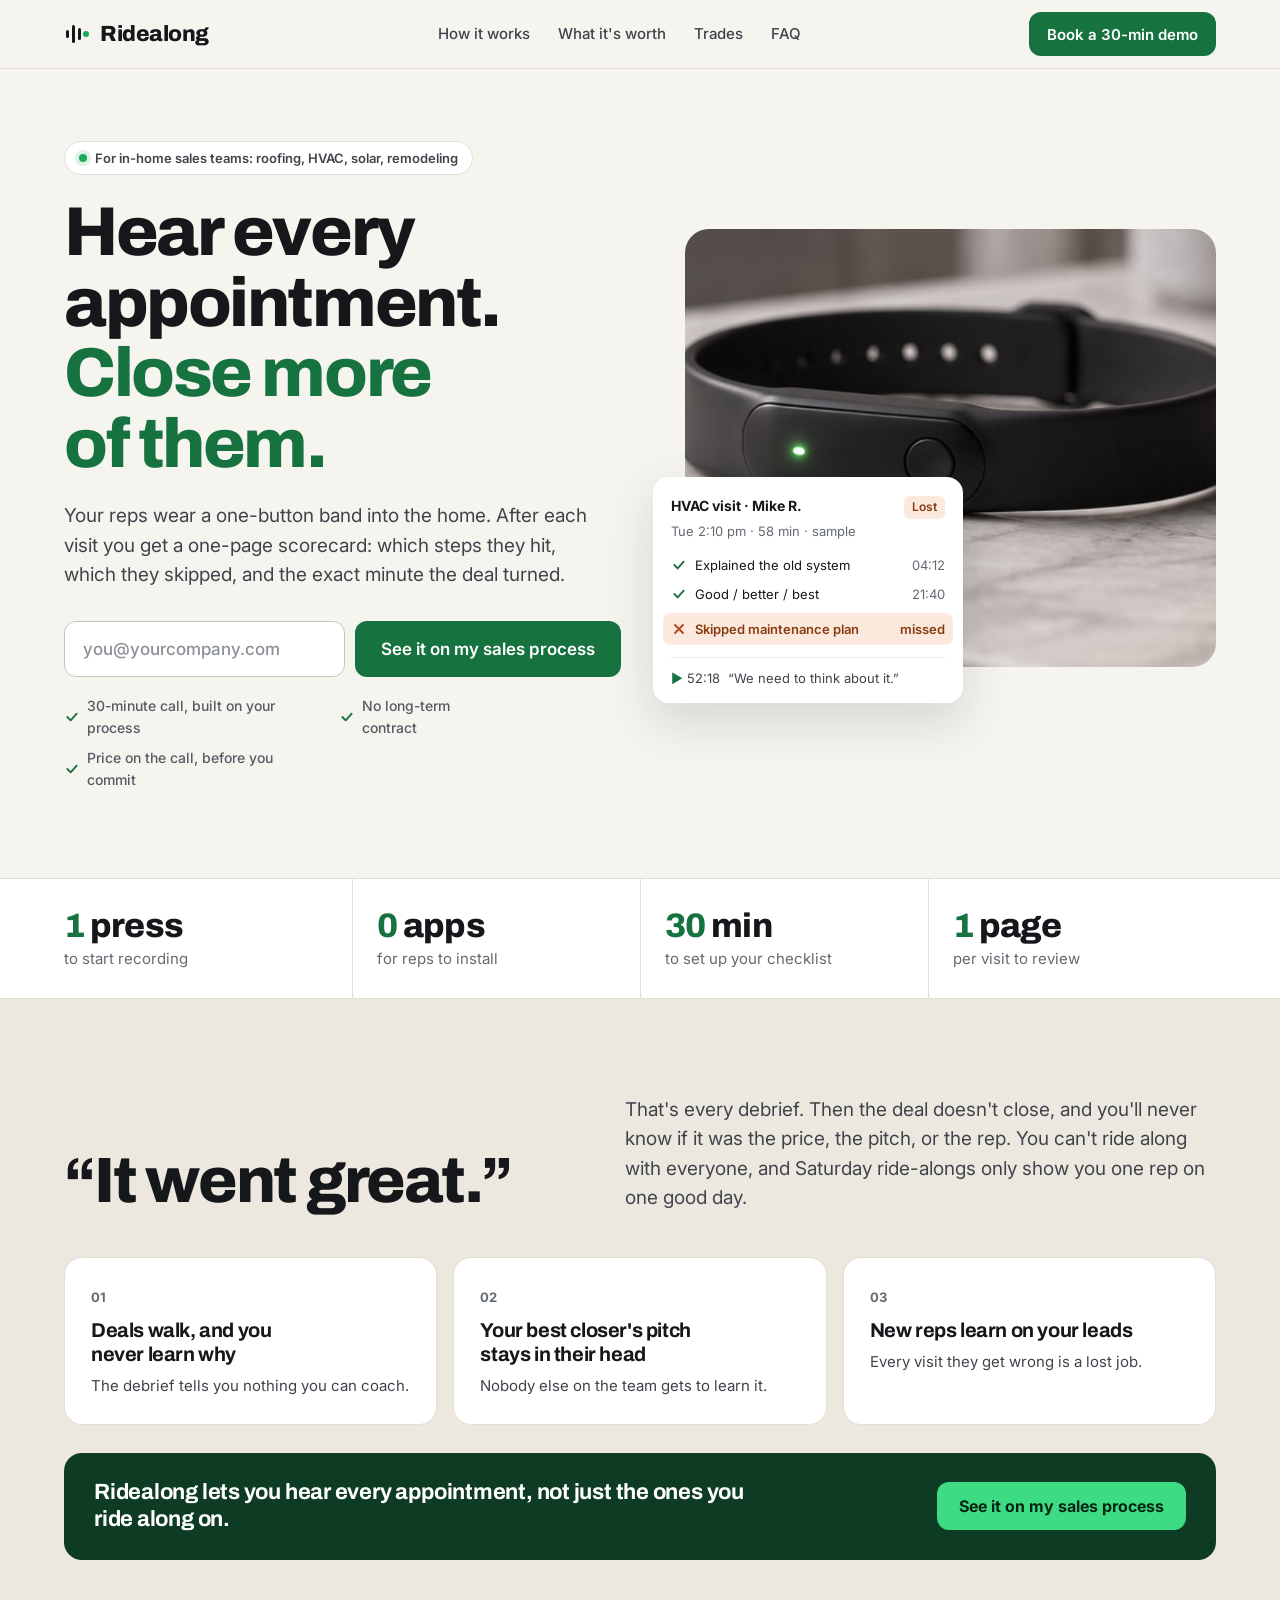
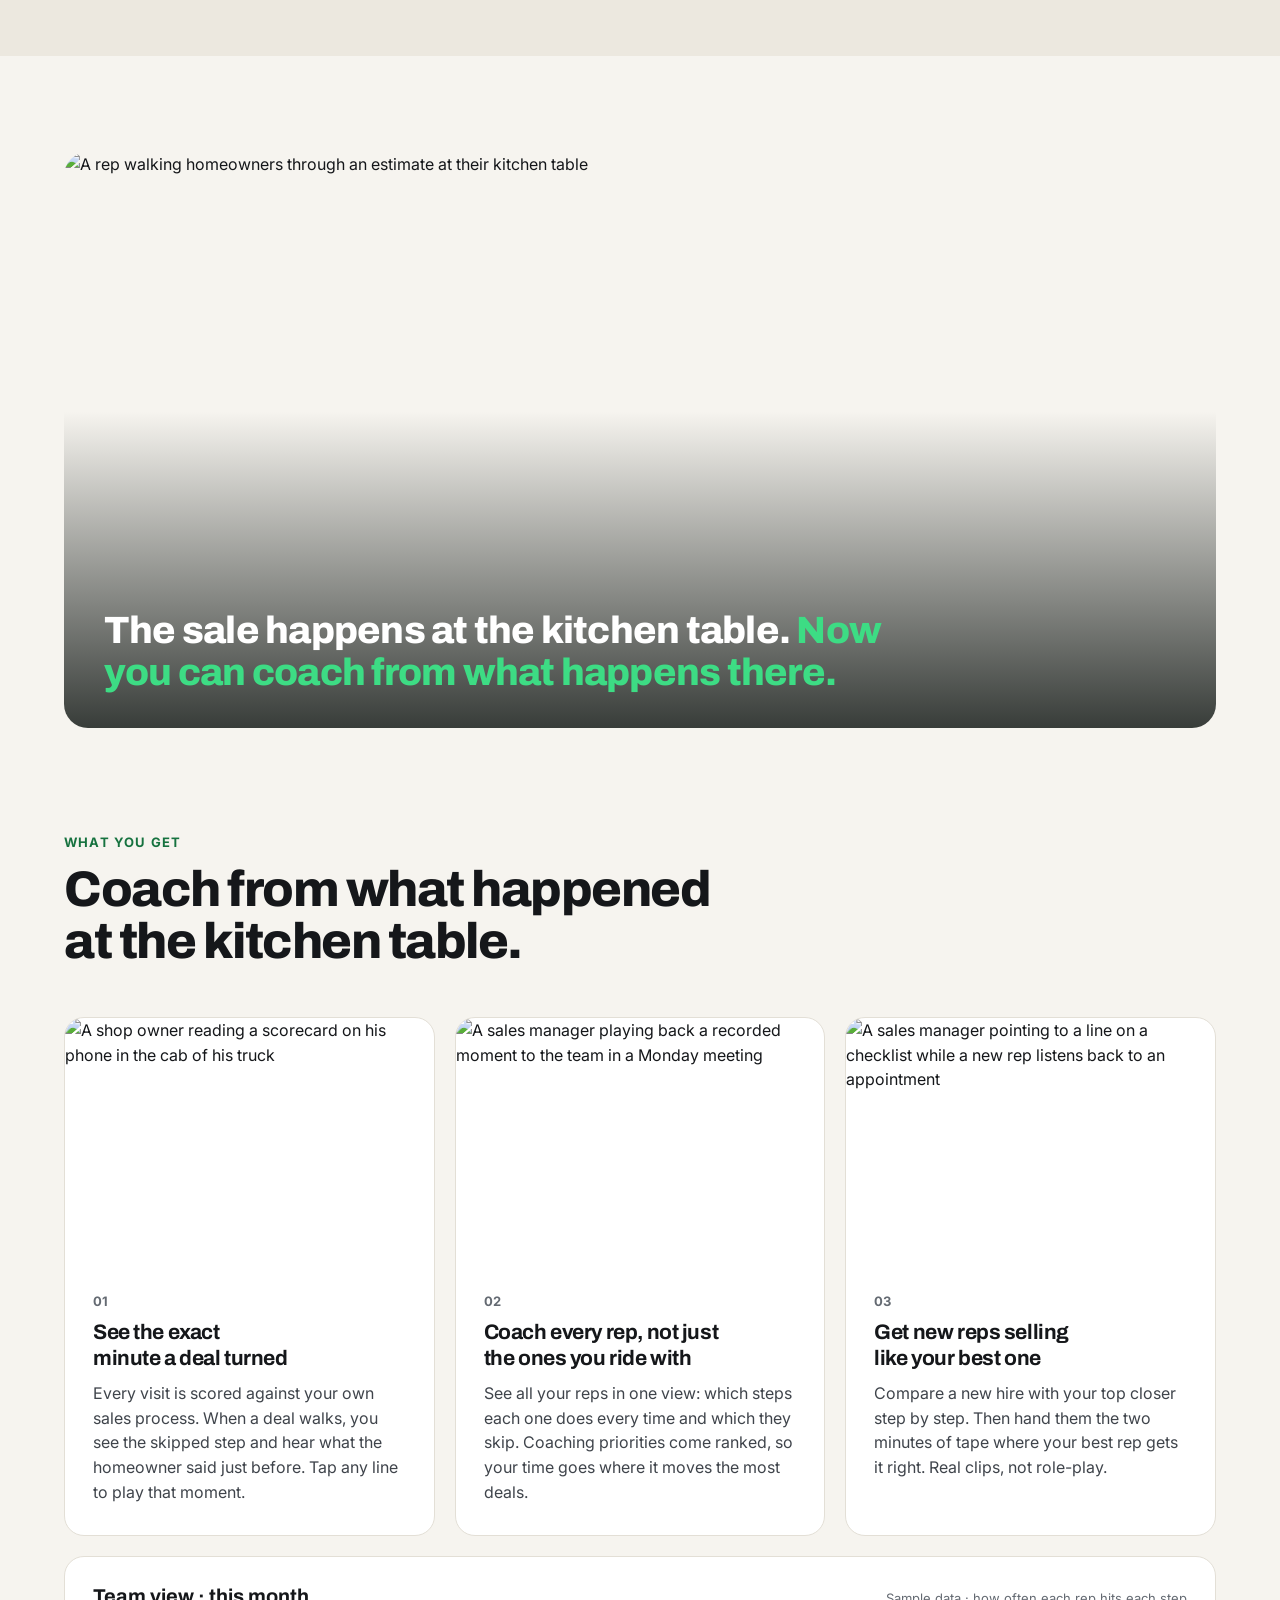
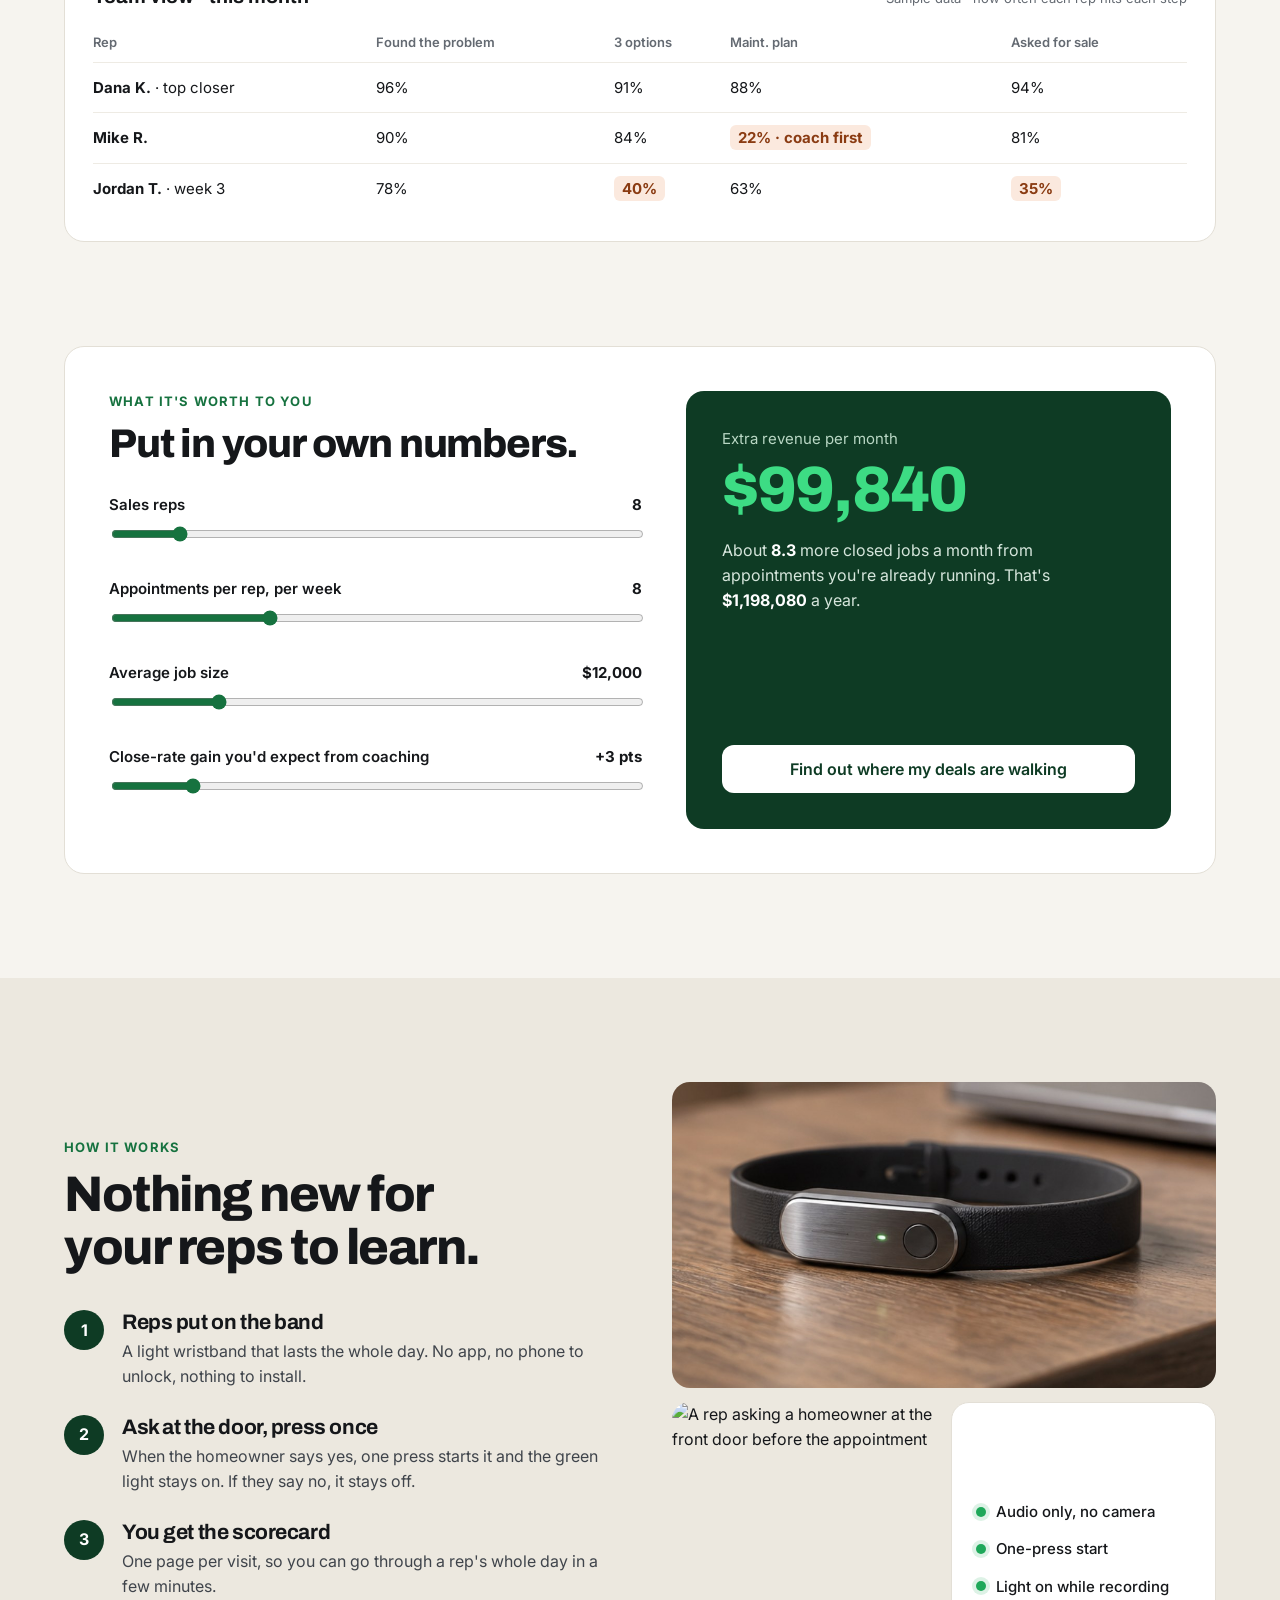
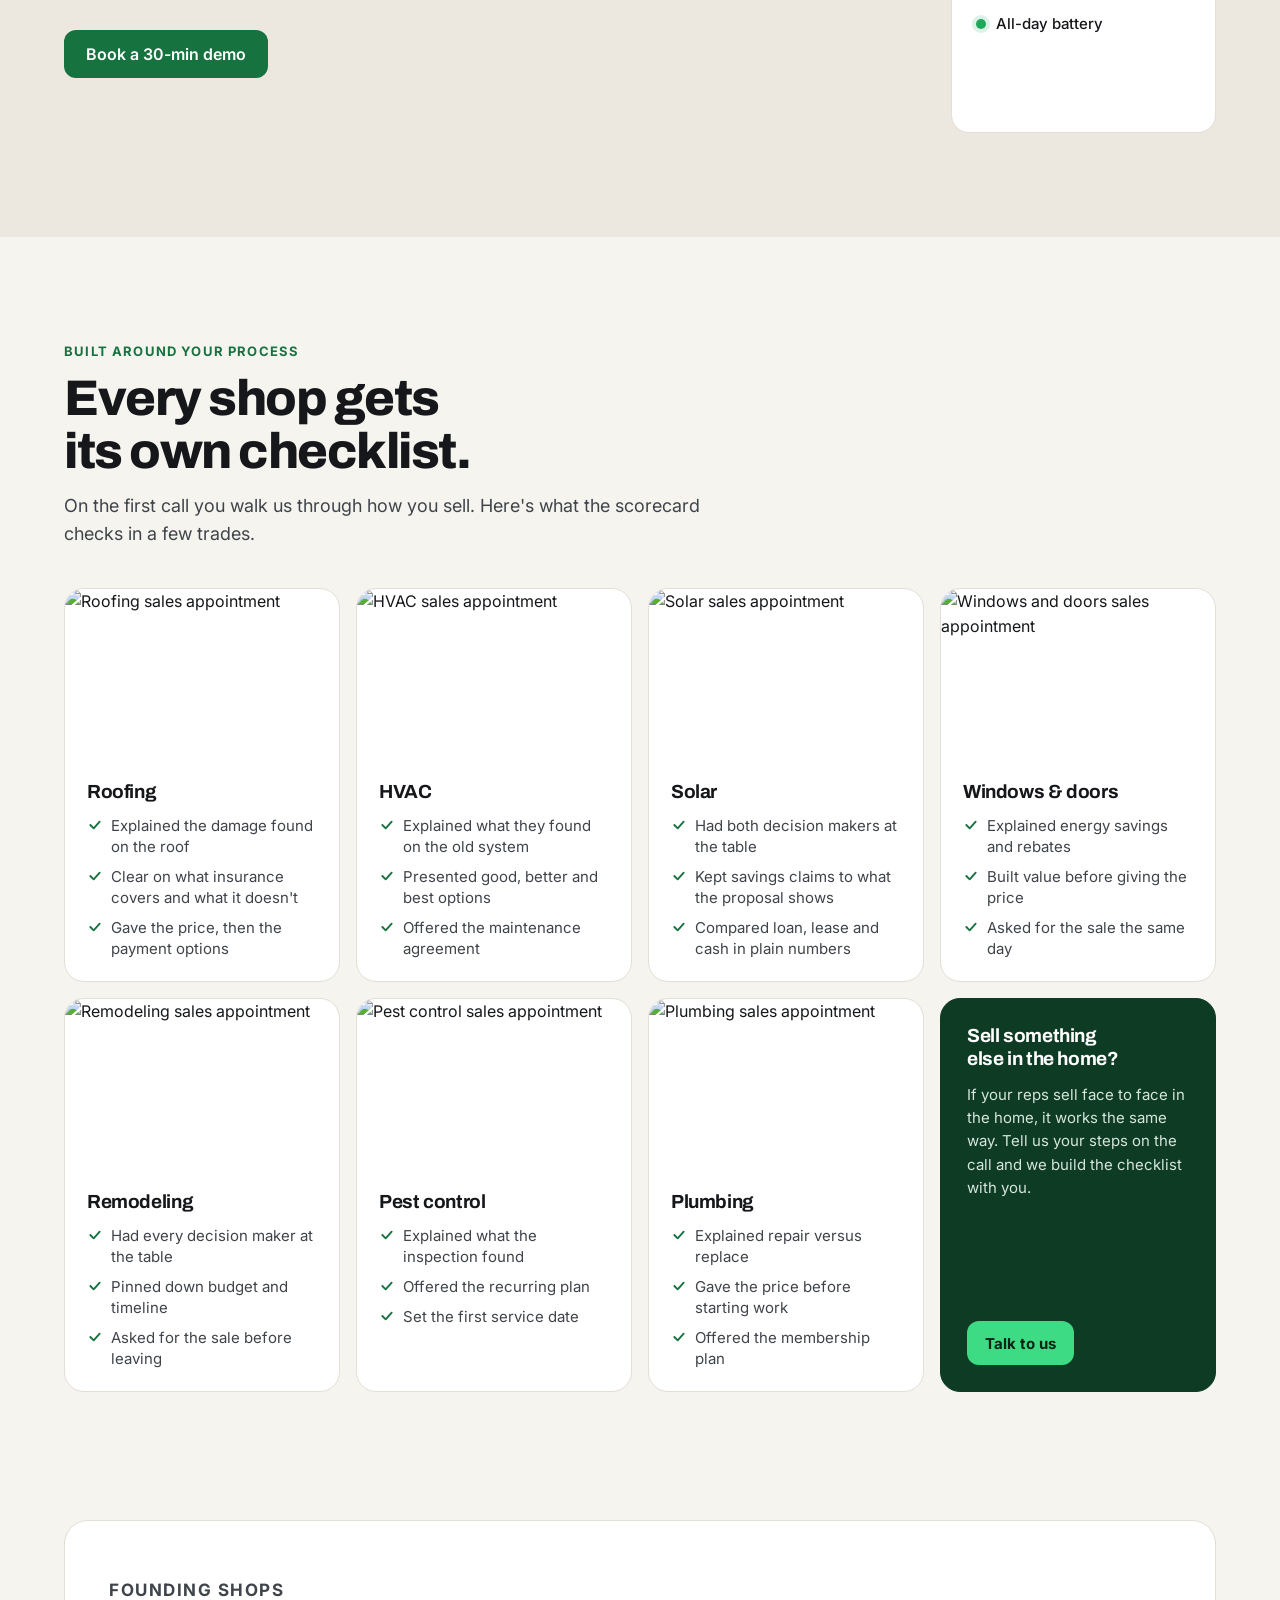
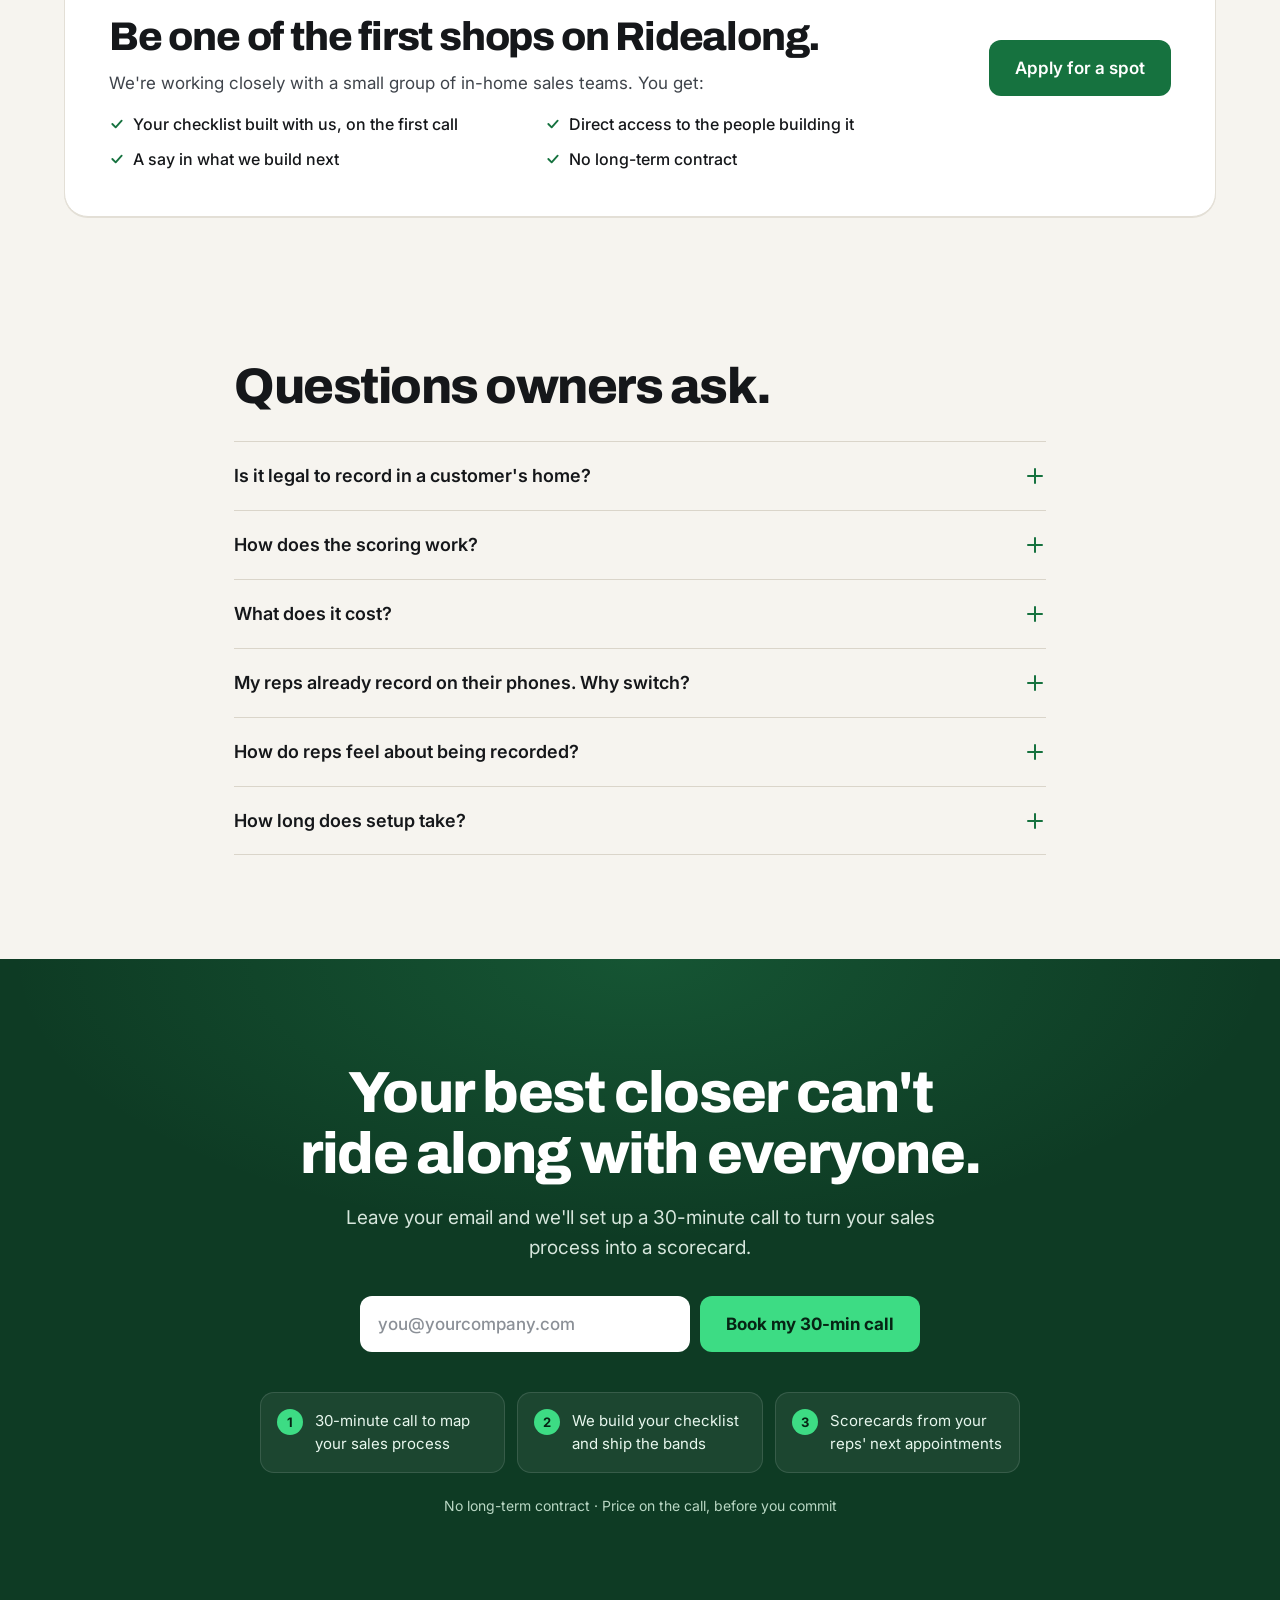
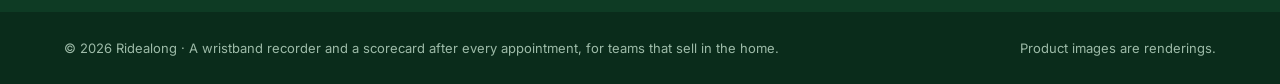
==== index.html @ 3b55acba "Add internal draft page with sample stats counter and testimonials Co-Authored-By: Claude Opus 5.5 <" ====
<!doctype html>
<html lang="en">
<head>
<meta charset="utf-8">
<meta name="viewport" content="width=device-width, initial-scale=1">
<title>Ridealong · Hear every appointment</title>
<meta name="description" content="A one-button wristband recorder for in-home sales reps, and a one-page scorecard for the owner after every appointment.">
<meta property="og:title" content="Ridealong · Hear every appointment">
<meta property="og:description" content="A wristband recorder for in-home sales reps, and a scorecard for you after every visit.">
<meta property="og:image" content="assets/band_classic.jpg">
<link rel="preconnect" href="https://fonts.googleapis.com">
<link rel="preconnect" href="https://fonts.gstatic.com" crossorigin>
<link href="https://fonts.googleapis.com/css2?family=Archivo:wght@600;700;800&amp;family=Inter:wght@400;500;600;700&amp;display=swap" rel="stylesheet">
<link rel="stylesheet" href="styles.css?v=10">
</head>
<body>

<header class="nav">
  <div class="wrap nav-in">
    <a href="#top" class="logo" aria-label="Ridealong home">
      <svg width="26" height="26" viewBox="0 0 26 26" aria-hidden="true"><rect x="2" y="9" width="3" height="8" rx="1.5" fill="currentColor"/><rect x="8" y="4" width="3" height="18" rx="1.5" fill="currentColor"/><rect x="14" y="7" width="3" height="12" rx="1.5" fill="currentColor"/><circle cx="22" cy="13" r="3" fill="#1FA85A"/></svg>
      Ridealong
    </a>
    <nav class="nav-links" aria-label="Sections">
      <a href="#how">How it works</a>
      <a href="#roi">What it's worth</a>
      <a href="#trades">Trades</a>
      <a href="#faq">FAQ</a>
    </nav>
    <a href="#start" class="btn btn-sm">Book a 30-min demo</a>
  </div>
</header>

<main id="top">

<!-- HERO -->
<section class="hero">
  <div class="wrap hero-in">
    <div class="hero-copy">
      <p class="pill"><span class="dot"></span>For in-home sales teams: roofing, HVAC, solar, remodeling</p>
      <h1>Hear every appointment. <span class="g">Close more of them.</span></h1>
      <p class="lede">Your reps wear a one-button band into the home. After each visit you get a one-page scorecard: which steps they hit, which they skipped, and the exact minute the deal turned.</p>
      <div class="when-open">
        <form class="lead-form" data-source="hero">
          <label for="hero-email" class="sr">Work email</label>
          <input id="hero-email" type="email" required autocomplete="email" placeholder="you@yourcompany.com">
          <button type="submit" class="btn btn-lg">See it on my sales process</button>
        </form>
      </div>
      <div class="when-sent sent" role="status" hidden>Got it. We'll email you within one business day to pick a time for your 30-minute call.</div>
      <ul class="checks">
        <li>30-minute call, built on your process</li>
        <li>No long-term contract</li>
        <li>Price on the call, before you commit</li>
      </ul>
    </div>
    <div class="hero-art">
      <img src="assets/band_classic.jpg" alt="The Ridealong band: a black wristband with one button and a green recording light" class="hero-img" fetchpriority="high">
      <div class="score-card" aria-label="Sample scorecard">
        <div class="sc-top"><b>HVAC visit · Mike R.</b><span class="tag-lost">Lost</span></div>
        <div class="sc-meta">Tue 2:10 pm · 58 min · sample</div>
        <ul class="sc-list">
          <li><svg viewBox="0 0 24 24" aria-hidden="true" class="ic ok"><path d="M5 12l5 5L19 7"/></svg><span>Explained the old system</span><time>04:12</time></li>
          <li><svg viewBox="0 0 24 24" aria-hidden="true" class="ic ok"><path d="M5 12l5 5L19 7"/></svg><span>Good / better / best</span><time>21:40</time></li>
          <li class="miss"><svg viewBox="0 0 24 24" aria-hidden="true" class="ic no"><path d="M6 6l12 12M18 6L6 18"/></svg><span>Skipped maintenance plan</span><time>missed</time></li>
        </ul>
        <div class="sc-quote"><span class="play" aria-hidden="true">▶</span> 52:18 &nbsp;“We need to think about it.”</div>
      </div>
    </div>
  </div>
</section>

<!-- FACTS STRIP (counts up on view) -->
<section class="facts" aria-label="Ridealong at a glance">
  <div class="wrap facts-in">
    <div class="fact"><b><span class="count" data-to="1">1</span> press</b><span>to start recording</span></div>
    <div class="fact"><b><span class="count" data-to="0">0</span> apps</b><span>for reps to install</span></div>
    <div class="fact"><b><span class="count" data-to="30">30</span> min</b><span>to set up your checklist</span></div>
    <div class="fact"><b><span class="count" data-to="1">1</span> page</b><span>per visit to review</span></div>
  </div>
</section>

<!-- PAIN -->
<section class="pain">
  <div class="wrap">
    <div class="pain-head">
      <p class="pain-quote">“It went great.”</p>
      <p class="pain-text">That's every debrief. Then the deal doesn't close, and you'll never know if it was the price, the pitch, or the rep. You can't ride along with everyone, and Saturday ride-alongs only show you one rep on one good day.</p>
    </div>
    <div class="pain-grid">
      <div class="pain-card"><span class="num">01</span><h3>Deals walk, and you never learn why</h3><p>The debrief tells you nothing you can coach.</p></div>
      <div class="pain-card"><span class="num">02</span><h3>Your best closer's pitch stays in their head</h3><p>Nobody else on the team gets to learn it.</p></div>
      <div class="pain-card"><span class="num">03</span><h3>New reps learn on your leads</h3><p>Every visit they get wrong is a lost job.</p></div>
    </div>
    <div class="bridge">
      <p>Ridealong lets you hear every appointment, not just the ones you ride along on.</p>
      <a href="#start" class="btn">See it on my sales process</a>
    </div>
  </div>
</section>

<!-- KITCHEN TABLE -->
<section class="wrap kitchen">
  <figure class="kitchen-fig">
    <img src="https://ridealong-pilot.vercel.app/assets/kitchen-table-CkrU3p9d.webp" alt="A rep walking homeowners through an estimate at their kitchen table" loading="lazy" decoding="async">
    <figcaption>The sale happens at the kitchen table. <span>Now you can coach from what happens there.</span></figcaption>
  </figure>
</section>

<!-- FEATURES -->
<section class="sec">
  <div class="wrap">
    <p class="eyebrow">What you get</p>
    <h2>Coach from what happened at the kitchen table.</h2>
    <div class="feat-grid">
      <article class="card feat">
        <img src="https://ridealong-pilot.vercel.app/assets/owner-truck-F5jf4Mlg.webp" alt="A shop owner reading a scorecard on his phone in the cab of his truck" loading="lazy" decoding="async">
        <div class="feat-body"><span class="num">01</span><h3>See the exact minute a deal turned</h3><p>Every visit is scored against your own sales process. When a deal walks, you see the skipped step and hear what the homeowner said just before. Tap any line to play that moment.</p></div>
      </article>
      <article class="card feat">
        <img src="https://ridealong-pilot.vercel.app/assets/sales-meeting-D9Xiq4Lt.webp" alt="A sales manager playing back a recorded moment to the team in a Monday meeting" loading="lazy" decoding="async">
        <div class="feat-body"><span class="num">02</span><h3>Coach every rep, not just the ones you ride with</h3><p>See all your reps in one view: which steps each one does every time and which they skip. Coaching priorities come ranked, so your time goes where it moves the most deals.</p></div>
      </article>
      <article class="card feat">
        <img src="https://ridealong-pilot.vercel.app/assets/new-rep-BbBboozf.webp" alt="A sales manager pointing to a line on a checklist while a new rep listens back to an appointment" loading="lazy" decoding="async">
        <div class="feat-body"><span class="num">03</span><h3>Get new reps selling like your best one</h3><p>Compare a new hire with your top closer step by step. Then hand them the two minutes of tape where your best rep gets it right. Real clips, not role-play.</p></div>
      </article>
    </div>

    <div class="card team">
      <div class="team-head"><b>Team view · this month</b><span>Sample data · how often each rep hits each step</span></div>
      <div class="table-scroll">
        <table>
          <thead><tr><th>Rep</th><th>Found the problem</th><th>3 options</th><th>Maint. plan</th><th>Asked for sale</th></tr></thead>
          <tbody>
            <tr><td><b>Dana K.</b> · top closer</td><td>96%</td><td>91%</td><td>88%</td><td>94%</td></tr>
            <tr><td><b>Mike R.</b></td><td>90%</td><td>84%</td><td><span class="flag">22% · coach first</span></td><td>81%</td></tr>
            <tr><td><b>Jordan T.</b> · week 3</td><td>78%</td><td><span class="flag">40%</span></td><td>63%</td><td><span class="flag">35%</span></td></tr>
          </tbody>
        </table>
      </div>
    </div>
  </div>
</section>

<!-- ROI -->
<section id="roi" class="sec">
  <div class="wrap">
    <div class="card roi">
      <div class="roi-inputs">
        <p class="eyebrow">What it's worth to you</p>
        <h2 class="h2-sm">Put in your own numbers.</h2>
        <div class="slider"><label for="r-reps"><span>Sales reps</span><b data-out="reps">8</b></label><input id="r-reps" type="range" min="1" max="60" value="8" data-k="reps"></div>
        <div class="slider"><label for="r-appts"><span>Appointments per rep, per week</span><b data-out="appts">8</b></label><input id="r-appts" type="range" min="1" max="25" value="8" data-k="appts"></div>
        <div class="slider"><label for="r-ticket"><span>Average job size</span><b data-out="ticketLabel">$12,000</b></label><input id="r-ticket" type="range" min="500" max="60000" step="500" value="12000" data-k="ticket"></div>
        <div class="slider"><label for="r-lift"><span>Close-rate gain you'd expect from coaching</span><b>+<span data-out="lift">3</span> pts</b></label><input id="r-lift" type="range" min="1" max="15" value="3" data-k="lift"></div>
      </div>
      <div class="roi-out">
        <div>
          <div class="roi-label">Extra revenue per month</div>
          <div class="roi-num" aria-live="polite" data-out="monthly">$99,840</div>
          <p class="roi-sub">About <b data-out="deals">8.3</b> more closed jobs a month from appointments you're already running. That's <b data-out="yearly">$1,198,080</b> a year.</p>
        </div>
        <a href="#start" class="btn btn-light">Find out where my deals are walking</a>
      </div>
    </div>
  </div>
</section>

<!-- HOW IT WORKS -->
<section id="how" class="sec band">
  <div class="wrap how">
    <div>
      <p class="eyebrow">How it works</p>
      <h2>Nothing new for your reps to learn.</h2>
      <ol class="steps">
        <li><span>1</span><div><h3>Reps put on the band</h3><p>A light wristband that lasts the whole day. No app, no phone to unlock, nothing to install.</p></div></li>
        <li><span>2</span><div><h3>Ask at the door, press once</h3><p>When the homeowner says yes, one press starts it and the green light stays on. If they say no, it stays off.</p></div></li>
        <li><span>3</span><div><h3>You get the scorecard</h3><p>One page per visit, so you can go through a rep's whole day in a few minutes.</p></div></li>
      </ol>
      <a href="#start" class="btn">Book a 30-min demo</a>
    </div>
    <div class="how-art">
      <img class="how-band" src="assets/band_metal.jpg" alt="Ridealong band with a brushed metal face" loading="lazy">
      <img class="how-door" src="https://ridealong-pilot.vercel.app/assets/doorstep-CGbo5llB.webp" alt="A rep asking a homeowner at the front door before the appointment" loading="lazy" decoding="async">
      <ul class="specs">
        <li>Audio only, no camera</li>
        <li>One-press start</li>
        <li>Light on while recording</li>
        <li>All-day battery</li>
      </ul>
    </div>
  </div>
</section>

<!-- TRADES -->
<section id="trades" class="sec">
  <div class="wrap">
    <p class="eyebrow">Built around your process</p>
    <h2>Every shop gets its own checklist.</h2>
    <p class="sub">On the first call you walk us through how you sell. Here's what the scorecard checks in a few trades.</p>
    <div class="trade-grid">
      <article class="card trade"><img src="https://ridealong-pilot.vercel.app/assets/roofing-Ch_Q1vq4.webp" alt="Roofing sales appointment" loading="lazy" decoding="async"><div><h3>Roofing</h3><ul><li>Explained the damage found on the roof</li><li>Clear on what insurance covers and what it doesn't</li><li>Gave the price, then the payment options</li></ul></div></article>
      <article class="card trade"><img src="https://ridealong-pilot.vercel.app/assets/hvac-CqxPD8zp.webp" alt="HVAC sales appointment" loading="lazy" decoding="async"><div><h3>HVAC</h3><ul><li>Explained what they found on the old system</li><li>Presented good, better and best options</li><li>Offered the maintenance agreement</li></ul></div></article>
      <article class="card trade"><img src="https://ridealong-pilot.vercel.app/assets/solar-DSoUnDao.webp" alt="Solar sales appointment" loading="lazy" decoding="async"><div><h3>Solar</h3><ul><li>Had both decision makers at the table</li><li>Kept savings claims to what the proposal shows</li><li>Compared loan, lease and cash in plain numbers</li></ul></div></article>
      <article class="card trade"><img src="https://ridealong-pilot.vercel.app/assets/windows-CusvoEsp.webp" alt="Windows and doors sales appointment" loading="lazy" decoding="async"><div><h3>Windows &amp; doors</h3><ul><li>Explained energy savings and rebates</li><li>Built value before giving the price</li><li>Asked for the sale the same day</li></ul></div></article>
      <article class="card trade"><img src="https://ridealong-pilot.vercel.app/assets/remodeling-l1xrNB6G.webp" alt="Remodeling sales appointment" loading="lazy" decoding="async"><div><h3>Remodeling</h3><ul><li>Had every decision maker at the table</li><li>Pinned down budget and timeline</li><li>Asked for the sale before leaving</li></ul></div></article>
      <article class="card trade"><img src="https://ridealong-pilot.vercel.app/assets/pest-CeJk8-3K.webp" alt="Pest control sales appointment" loading="lazy" decoding="async"><div><h3>Pest control</h3><ul><li>Explained what the inspection found</li><li>Offered the recurring plan</li><li>Set the first service date</li></ul></div></article>
      <article class="card trade"><img src="https://ridealong-pilot.vercel.app/assets/plumbing-BIsXh7z6.webp" alt="Plumbing sales appointment" loading="lazy" decoding="async"><div><h3>Plumbing</h3><ul><li>Explained repair versus replace</li><li>Gave the price before starting work</li><li>Offered the membership plan</li></ul></div></article>
      <article class="card trade trade-other"><div><h3>Sell something else in the home?</h3><p>If your reps sell face to face in the home, it works the same way. Tell us your steps on the call and we build the checklist with you.</p><a href="#start" class="btn btn-sm">Talk to us</a></div></article>
    </div>
  </div>
</section>

<!--
  CUSTOMER STORIES: hidden until there are real quotes from real customers.
  To turn it on: fill each card with the customer's actual words, name and company
  (with their permission), then delete the `hidden` attribute on the section below.
-->
<section id="stories" class="sec" hidden>
  <div class="wrap">
    <p class="eyebrow">Customers</p>
    <h2>Owners who stopped guessing.</h2>
    <div class="story-grid">
      <figure class="card story story-wide"><img src="https://ridealong-pilot.vercel.app/assets/story-roofing-DmtvUKwL.webp" alt="" loading="lazy" style="object-position: 50% 18%"><figcaption><div class="result"><b>[Result]</b><span>[What improved, in their numbers]</span></div><blockquote>[Customer's own words]</blockquote><cite><b>[Name], [Company]</b>Owner · Roofing</cite></figcaption></figure>
      <figure class="card story"><img src="https://ridealong-pilot.vercel.app/assets/story-hvac-DHRbiqGm.webp" alt="" loading="lazy"><figcaption><blockquote>[Customer's own words]</blockquote><cite><b>[Name], [Company]</b>Sales manager · HVAC</cite></figcaption></figure>
      <figure class="card story"><img src="https://ridealong-pilot.vercel.app/assets/story-solar-UzUKjAH0.webp" alt="" loading="lazy"><figcaption><blockquote>[Customer's own words]</blockquote><cite><b>[Name], [Company]</b>Owner · Solar</cite></figcaption></figure>
      <figure class="card story"><img src="https://ridealong-pilot.vercel.app/assets/story-remodeling-Bos1hRj4.webp" alt="" loading="lazy"><figcaption><blockquote>[Customer's own words]</blockquote><cite><b>[Name], [Company]</b>Sales manager · Remodeling</cite></figcaption></figure>
      <figure class="card story"><img src="https://ridealong-pilot.vercel.app/assets/story-pest-Bc-DYtAd.webp" alt="" loading="lazy"><figcaption><blockquote>[Customer's own words]</blockquote><cite><b>[Name], [Company]</b>Owner · Pest control</cite></figcaption></figure>
    </div>
  </div>
</section>

<!-- FOUNDING SHOPS -->
<section class="sec founding-sec">
  <div class="wrap">
    <div class="founding">
      <div>
        <p class="eyebrow">Founding shops</p>
        <h2 class="h2-sm">Be one of the first shops on Ridealong.</h2>
        <p>We're working closely with a small group of in-home sales teams. You get:</p>
        <ul class="perks">
          <li>Your checklist built with us, on the first call</li>
          <li>Direct access to the people building it</li>
          <li>A say in what we build next</li>
          <li>No long-term contract</li>
        </ul>
      </div>
      <a href="#start" class="btn btn-lg">Apply for a spot</a>
    </div>
  </div>
</section>

<!-- FAQ -->
<section id="faq" class="sec">
  <div class="wrap narrow">
    <h2>Questions owners ask.</h2>
    <div class="faq">
      <details><summary>Is it legal to record in a customer's home?<span class="plus" aria-hidden="true"></span></summary><p>Recording rules are set state by state, and some states require everyone in the conversation to agree. That's why nothing records until the rep asks at the door and the homeowner says yes. The green light stays on while it records, and it stays off if they say no. It records sound only, with no camera. Check your state's rules with your attorney before you start; we give you a consent script your reps can use word for word.</p></details>
      <details><summary>How does the scoring work?<span class="plus" aria-hidden="true"></span></summary><p>You walk us through your sales process on the first call and we turn it into a checklist. Each recording is transcribed and checked against it automatically, with a timestamp on each line, so you can play back the moment and judge it yourself.</p></details>
      <details><summary>What does it cost?<span class="plus" aria-hidden="true"></span></summary><p>A flat monthly fee based on how many reps you put on it. We give you the number on the first call, before you commit to anything.</p></details>
      <details><summary>My reps already record on their phones. Why switch?<span class="plus" aria-hidden="true"></span></summary><p>If your phone setup already works, we'll tell you to keep it. The usual problems are phones dying by the last appointment, calls and texts coming in mid-pitch, and an app that has to be unlocked and opened every time.</p></details>
      <details><summary>How do reps feel about being recorded?<span class="plus" aria-hidden="true"></span></summary><p>Some won't like it at first. Introduce it as coaching that helps them close, and use the tape to show what they did well, not only what they missed. We'll help you plan how to bring it up with your team.</p></details>
      <details><summary>How long does setup take?<span class="plus" aria-hidden="true"></span></summary><p>About 30 minutes on a call to build your checklist. The bands ship after that, and your reps can wear them on their next appointment.</p></details>
    </div>
  </div>
</section>

<!-- FINAL CTA -->
<section id="start" class="final">
  <div class="wrap final-in">
    <h2>Your best closer can't ride along with everyone.</h2>
    <p class="final-sub">Leave your email and we'll set up a 30-minute call to turn your sales process into a scorecard.</p>
    <div class="when-open">
      <form class="lead-form" data-source="final">
        <label for="end-email" class="sr">Work email</label>
        <input id="end-email" type="email" required autocomplete="email" placeholder="you@yourcompany.com">
        <button type="submit" class="btn btn-lg btn-bright">Book my 30-min call</button>
      </form>
    </div>
    <div class="when-sent sent sent-dark" role="status" hidden>Got it. We'll email you within one business day to pick a time.</div>
    <ol class="next">
      <li><b>1</b><span>30-minute call to map your sales process</span></li>
      <li><b>2</b><span>We build your checklist and ship the bands</span></li>
      <li><b>3</b><span>Scorecards from your reps' next appointments</span></li>
    </ol>
    <p class="fine">No long-term contract · Price on the call, before you commit</p>
  </div>
</section>

</main>

<footer class="foot">
  <div class="wrap foot-in">
    <span>© 2026 Ridealong · A wristband recorder and a scorecard after every appointment, for teams that sell in the home.</span>
    <span>Product images are renderings.</span>
  </div>
</footer>

<!-- Mobile sticky CTA -->
<a href="#start" class="mobile-cta">Book a 30-min demo</a>

<script src="main.js?v=10"></script>
</body>
</html>
---- styles.css ----
/* Ridealong landing page */
:root{
  --ground:#F6F4EF; --band:#ECE8DF; --card:#FFFFFF; --line:#E3DFD6;
  --ink:#15171A; --ink-2:#3F444B; --ink-3:#646A72;
  --green:#16723F; --green-d:#0F5530; --deep:#0E3B24; --deeper:#0A2C1B; --bright:#3DDC84;
  --miss-bg:#FBE9DE; --miss:#8A3B12;
  --r:20px; --shadow:0 18px 50px rgba(21,23,26,.14);
}
*{box-sizing:border-box}
html{scroll-behavior:smooth;scroll-padding-top:80px}
body{margin:0;background:var(--ground);color:var(--ink);font:400 16px/1.55 Inter,system-ui,sans-serif;-webkit-font-smoothing:antialiased}
img{max-width:100%;display:block}
a{color:inherit}
h1,h2,h3{font-family:Archivo,sans-serif;letter-spacing:-.02em;margin:0;text-wrap:balance}
h2{font-weight:800;font-size:clamp(34px,4.2vw,50px);line-height:1.05;letter-spacing:-.03em;max-width:780px}
.h2-sm{font-size:clamp(30px,3.2vw,40px)}
h3{font-weight:700;font-size:21px;line-height:1.2}
p{margin:0}
.wrap{max-width:1200px;margin:0 auto;padding:0 24px}
.narrow{max-width:860px}
.sr{position:absolute;width:1px;height:1px;overflow:hidden;clip:rect(0 0 0 0);white-space:nowrap}
.sec{padding:104px 0}
.band{background:var(--band)}
.eyebrow{font-size:13px;font-weight:700;letter-spacing:.09em;text-transform:uppercase;color:var(--green);margin-bottom:12px}
.sub{font-size:18px;color:var(--ink-2);margin-top:14px;max-width:640px}
.num{font-size:13px;font-weight:700;color:var(--ink-3)}
.card{background:var(--card);border:1px solid var(--line);border-radius:var(--r)}
[hidden]{display:none !important}

/* Buttons */
.btn{display:inline-flex;align-items:center;justify-content:center;gap:8px;min-height:48px;padding:0 22px;border:0;border-radius:12px;background:var(--green);color:#fff;font:600 16px Inter,sans-serif;text-decoration:none;cursor:pointer;transition:background .15s,transform .15s;white-space:nowrap}
.btn:hover{background:var(--green-d);color:#fff;transform:translateY(-1px)}
.btn:focus-visible,input:focus-visible,summary:focus-visible{outline:3px solid var(--bright);outline-offset:2px}
.btn-sm{min-height:44px;padding:0 18px;font-size:15px}
.btn-lg{min-height:56px;padding:0 26px;font-size:17px}
.btn-light{background:#fff;color:var(--deep)}
.btn-light:hover{background:#E5F4EA;color:var(--deep)}
.btn-bright{background:var(--bright);color:#062414;font-weight:700}
.btn-bright:hover{background:#5BE79A;color:#062414}

/* Nav */
.nav{position:sticky;top:0;z-index:20;background:rgba(246,244,239,.9);backdrop-filter:blur(10px);-webkit-backdrop-filter:blur(10px);border-bottom:1px solid var(--line)}
.nav-in{display:flex;align-items:center;justify-content:space-between;gap:16px;height:68px}
.logo{display:flex;align-items:center;gap:10px;text-decoration:none;font:800 22px Archivo,sans-serif;letter-spacing:-.02em}
.nav-links{display:flex;gap:28px;font-size:15px;font-weight:500}
.nav-links a{text-decoration:none;color:var(--ink-2)}
.nav-links a:hover{color:var(--green)}

/* Hero */
.hero{padding:72px 0 88px}
.hero-in{display:grid;grid-template-columns:minmax(0,1.05fr) minmax(0,1fr);gap:64px;align-items:center}
.pill{display:inline-flex;align-items:center;gap:8px;background:#fff;border:1px solid var(--line);border-radius:999px;padding:6px 14px;font-size:13px;font-weight:600;color:var(--ink-2)}
.dot{width:8px;height:8px;border-radius:50%;background:#1FA85A;box-shadow:0 0 0 4px rgba(31,168,90,.15)}
h1{font-weight:800;font-size:clamp(44px,5.4vw,70px);line-height:1.02;letter-spacing:-.035em;margin-top:22px}
h1 .g{color:var(--green);display:block}
.lede{font-size:19px;color:var(--ink-2);margin-top:22px;max-width:540px}
.lead-form{display:flex;flex-wrap:wrap;gap:10px;margin-top:32px;max-width:560px}
.lead-form input{flex:1 1 240px;min-width:0;height:56px;border:1.5px solid #C9C4B8;border-radius:12px;padding:0 18px;font:500 17px Inter,sans-serif;background:#fff;color:var(--ink)}
.lead-form input::placeholder{color:#8B9097}
.sent{margin-top:32px;max-width:560px;background:#E5F4EA;border:1px solid #A9D9B9;border-radius:12px;padding:18px 20px;font-size:17px;font-weight:500;color:var(--green-d)}
.checks{list-style:none;padding:0;margin:18px 0 0;display:flex;flex-wrap:wrap;gap:8px 22px;font-size:14px;font-weight:500;color:#555B63}
.checks li{display:flex;align-items:center;gap:7px}
.checks li::before,.perks li::before,.trade li::before{content:"";flex:0 0 16px;height:16px;background:no-repeat center/16px url("data:image/svg+xml,%3Csvg xmlns='http://www.w3.org/2000/svg' viewBox='0 0 24 24' fill='none' stroke='%2316723F' stroke-width='2.8' stroke-linecap='round' stroke-linejoin='round'%3E%3Cpath d='M5 12l5 5L19 7'/%3E%3C/svg%3E")}
.hero-art{position:relative;padding-bottom:36px}
.hero-img{width:100%;aspect-ratio:4/3.3;object-fit:cover;border-radius:24px}
.score-card{position:absolute;left:-32px;bottom:0;width:310px;max-width:82%;background:#fff;border-radius:16px;box-shadow:var(--shadow);padding:18px 18px 14px;font-size:13px}
.sc-top{display:flex;justify-content:space-between;align-items:baseline;font-size:14px}
.tag-lost{color:var(--miss);background:var(--miss-bg);border-radius:6px;padding:2px 8px;font-weight:600;font-size:12px}
.sc-meta{color:var(--ink-3);margin-top:2px}
.sc-list{list-style:none;padding:0;margin:14px 0 0;display:flex;flex-direction:column;gap:9px}
.sc-list li{display:flex;gap:8px;align-items:center}
.sc-list span{flex:1}
.sc-list time{color:var(--ink-3)}
.sc-list .miss{background:var(--miss-bg);margin:0 -8px;padding:6px 8px;border-radius:8px;font-weight:600;color:var(--miss)}
.sc-list .miss time{color:var(--miss)}
.ic{width:16px;height:16px;fill:none;stroke-width:2.8;stroke-linecap:round;flex:0 0 16px}
.ic.ok{stroke:var(--green)}.ic.no{stroke:#B4471A}
.sc-quote{margin-top:12px;padding-top:10px;border-top:1px solid #EEEBE4;color:var(--ink-2)}
.play{color:var(--green)}

/* Facts strip */
.facts{border-top:1px solid var(--line);border-bottom:1px solid var(--line);background:#fff}
.facts-in{display:grid;grid-template-columns:repeat(4,minmax(0,1fr))}
.fact{padding:28px 24px;display:flex;flex-direction:column;gap:2px;border-left:1px solid var(--line)}
.fact:first-child{border-left:0;padding-left:0}
.fact b{font:800 34px/1.1 Archivo,sans-serif;letter-spacing:-.02em}
.fact b .count{color:var(--green)}
.fact>span{font-size:15px;color:var(--ink-3)}

/* Pain */
.pain{background:var(--band);padding:96px 0}
.pain-head{display:grid;grid-template-columns:minmax(0,1fr) minmax(0,1.15fr);gap:48px;align-items:end}
.pain-quote{font:800 clamp(44px,5.2vw,64px)/1 Archivo,sans-serif;letter-spacing:-.035em}
.pain-text{font-size:19px;color:var(--ink-2)}
.pain-grid{display:grid;grid-template-columns:repeat(3,minmax(0,1fr));gap:16px;margin-top:44px}
.pain-card{background:#fff;border:1px solid var(--line);border-radius:18px;padding:26px}
.pain-card h3{margin-top:10px;font-size:20px}
.pain-card p{margin-top:8px;color:var(--ink-2);font-size:15px}
.bridge{margin-top:28px;display:flex;flex-wrap:wrap;align-items:center;justify-content:space-between;gap:20px;background:var(--deep);color:#fff;border-radius:18px;padding:26px 30px}
.bridge p{font:700 22px/1.25 Archivo,sans-serif;letter-spacing:-.01em;max-width:680px}
.bridge .btn{background:var(--bright);color:#062414;font-weight:700}
.bridge .btn:hover{background:#5BE79A}

/* Kitchen */
.kitchen{padding-top:96px}
.kitchen-fig{position:relative;margin:0;border-radius:24px;overflow:hidden}
.kitchen-fig img{width:100%;aspect-ratio:2/1;min-height:340px;object-fit:cover;object-position:50% 35%}
.kitchen-fig::after{content:"";position:absolute;inset:0;background:linear-gradient(180deg,rgba(14,20,17,0) 45%,rgba(14,20,17,.82) 100%)}
.kitchen-fig figcaption{position:absolute;z-index:1;left:40px;right:40px;bottom:34px;color:#fff;font:800 clamp(24px,3vw,38px)/1.1 Archivo,sans-serif;letter-spacing:-.02em;max-width:820px}
.kitchen-fig figcaption span{color:var(--bright)}

/* Features */
.feat-grid{display:grid;grid-template-columns:repeat(3,minmax(0,1fr));gap:20px;margin-top:48px}
.feat{overflow:hidden;display:flex;flex-direction:column}
.feat img{width:100%;aspect-ratio:3/2;object-fit:cover;object-position:50% 30%}
.feat-body{padding:24px 28px 30px}
.feat h3{margin-top:8px}
.feat p{margin-top:10px;color:var(--ink-2)}
.team{margin-top:20px;padding:28px}
.team-head{display:flex;justify-content:space-between;align-items:baseline;flex-wrap:wrap;gap:8px}
.team-head b{font:700 20px Archivo,sans-serif}
.team-head span{font-size:13px;color:var(--ink-3)}
.table-scroll{overflow-x:auto;margin-top:14px}
table{width:100%;min-width:620px;border-collapse:collapse;font-size:15px}
th{text-align:left;font-size:13px;font-weight:600;color:var(--ink-3);padding:10px 0;border-bottom:1px solid #EEEBE4}
td{padding:13px 0;border-bottom:1px solid #EEEBE4}
tr:last-child td{border-bottom:0}
.flag{background:var(--miss-bg);color:var(--miss);font-weight:700;border-radius:6px;padding:3px 8px}

/* ROI */
#roi{padding-top:0}
.roi{display:grid;grid-template-columns:minmax(0,1.1fr) minmax(0,1fr);gap:44px;padding:44px}
.roi .h2-sm{margin-bottom:28px}
.slider{margin-bottom:22px}
.slider label{display:flex;justify-content:space-between;gap:12px;font-weight:600;font-size:15px}
.slider input{width:100%;accent-color:var(--green);height:28px;margin-top:4px}
.roi-out{background:var(--deep);color:#fff;border-radius:18px;padding:36px;display:flex;flex-direction:column;justify-content:space-between;gap:28px}
.roi-label{font-size:15px;color:#B9D7C4}
.roi-num{font:800 clamp(46px,5vw,64px)/1 Archivo,sans-serif;letter-spacing:-.03em;color:var(--bright);margin-top:8px;font-variant-numeric:tabular-nums}
.roi-sub{font-size:16px;color:#D6E6DC;margin-top:16px}
.roi-sub b{color:#fff}

/* How */
.how{display:grid;grid-template-columns:minmax(0,1fr) minmax(0,1fr);gap:64px;align-items:center}
.steps{list-style:none;padding:0;margin:36px 0 32px;display:flex;flex-direction:column;gap:26px}
.steps li{display:flex;gap:18px}
.steps li>span{flex:0 0 40px;height:40px;border-radius:50%;background:var(--deep);color:#fff;font-weight:700;display:flex;align-items:center;justify-content:center}
.steps p{color:var(--ink-2);margin-top:4px}
.how-art{display:grid;grid-template-columns:repeat(2,minmax(0,1fr));gap:14px}
.how-band{grid-column:span 2;width:100%;aspect-ratio:16/9;object-fit:cover;border-radius:18px}
.how-door{width:100%;aspect-ratio:4/5;object-fit:cover;object-position:50% 12%;border-radius:18px}
.specs{list-style:none;margin:0;padding:24px;background:#fff;border:1px solid var(--line);border-radius:18px;display:flex;flex-direction:column;justify-content:center;gap:14px;font-size:15px;font-weight:500}
.specs li{display:flex;gap:10px;align-items:center}
.specs li::before{content:"";width:10px;height:10px;border-radius:50%;background:#1FA85A;box-shadow:0 0 0 4px rgba(31,168,90,.15)}

/* Trades */
.trade-grid{display:grid;grid-template-columns:repeat(4,minmax(0,1fr));gap:16px;margin-top:40px}
.trade{overflow:hidden;display:flex;flex-direction:column}
.trade img{width:100%;aspect-ratio:16/10;object-fit:cover;object-position:50% 30%}
.trade>div{padding:20px 22px 22px}
.trade h3{font-size:19px}
.trade ul{list-style:none;padding:0;margin:12px 0 0;display:flex;flex-direction:column;gap:9px;font-size:15px;color:var(--ink-2);line-height:1.4}
.trade li{display:flex;gap:8px}
.trade li::before{margin-top:2px}
.trade-other{background:var(--deep);border-color:var(--deep);color:#fff}
.trade-other>div{height:100%;display:flex;flex-direction:column;gap:12px;padding:26px}
.trade-other p{color:#D6E6DC;font-size:15px;flex:1}
.trade-other .btn{align-self:flex-start;background:var(--bright);color:#062414;font-weight:700}

/* Stories (hidden until real quotes exist) */
.story-grid{display:grid;grid-template-columns:repeat(3,minmax(0,1fr));gap:16px;margin-top:40px}
.story{margin:0;overflow:hidden;display:flex;flex-direction:column}
.story img{width:100%;aspect-ratio:4/3;object-fit:cover;object-position:50% 20%}
.story-wide{grid-column:span 2}
.story-wide img{aspect-ratio:16/8}
.story figcaption{padding:22px 24px 24px;display:flex;flex-direction:column;gap:14px;flex:1}
.story blockquote{margin:0;font-size:18px;font-weight:600;line-height:1.45}
.story cite{font-style:normal;font-size:14px;color:var(--ink-3);display:flex;flex-direction:column;margin-top:auto}
.story cite b{color:var(--ink)}
.result b{font:800 26px Archivo,sans-serif;color:var(--green)}
.result span{display:block;font-size:13px;color:var(--ink-3)}

/* Founding */
.founding-sec{padding-top:24px}
.founding{display:flex;flex-wrap:wrap;align-items:center;justify-content:space-between;gap:32px;background:#fff;border:1px solid var(--line);border-radius:24px;padding:44px;box-shadow:0 1px 0 var(--line)}
.founding>div{flex:1 1 520px}
.founding p{color:var(--ink-2);font-size:17px;margin-top:12px}
.perks{list-style:none;padding:0;margin:16px 0 0;display:grid;grid-template-columns:repeat(2,minmax(0,1fr));gap:10px 24px;font-weight:500}
.perks li{display:flex;gap:8px;align-items:center}

/* FAQ */
#faq{padding-top:40px}
.faq{margin-top:28px}
.faq details{border-top:1px solid #DAD5CA}
.faq details:last-child{border-bottom:1px solid #DAD5CA}
.faq summary{list-style:none;cursor:pointer;display:flex;justify-content:space-between;align-items:center;gap:16px;padding:20px 0;font-weight:600;font-size:18px;min-height:44px}
.faq summary::-webkit-details-marker{display:none}
.plus{position:relative;flex:0 0 22px;height:22px}
.plus::before,.plus::after{content:"";position:absolute;left:3px;right:3px;top:10px;height:2px;background:var(--green);border-radius:2px;transition:transform .2s}
.plus::after{transform:rotate(90deg)}
details[open] .plus::after{transform:rotate(0)}
.faq p{padding:0 0 22px;color:var(--ink-2);font-size:16px;line-height:1.65;max-width:720px}

/* Final */
.final{background:var(--deep);color:#fff;background-image:radial-gradient(900px 400px at 50% 0%,rgba(61,220,132,.16),transparent 70%)}
.final-in{max-width:860px;text-align:center;padding-top:104px;padding-bottom:96px}
.final h2{margin:0 auto;max-width:none;font-size:clamp(36px,5vw,58px)}
.final-sub{font-size:19px;color:#D6E6DC;margin:18px auto 0;max-width:600px}
.final .lead-form{margin:34px auto 0}
.final .lead-form input{border:0}
.sent-dark{margin:34px auto 0;background:rgba(255,255,255,.1);border:1px solid rgba(255,255,255,.2);color:#E8F7EE}
.next{list-style:none;padding:0;margin:40px auto 0;display:grid;grid-template-columns:repeat(3,minmax(0,1fr));gap:12px;max-width:760px;text-align:left}
.next li{display:flex;gap:12px;align-items:flex-start;background:rgba(255,255,255,.06);border:1px solid rgba(255,255,255,.12);border-radius:14px;padding:16px;font-size:15px;color:#E8F7EE}
.next b{flex:0 0 26px;height:26px;border-radius:50%;background:var(--bright);color:#062414;display:flex;align-items:center;justify-content:center;font-size:13px}
.fine{margin-top:22px;font-size:14px;color:#B9D7C4}
.foot{background:var(--deeper);color:#9DBBA8;font-size:13px}
.foot-in{display:flex;flex-wrap:wrap;justify-content:space-between;gap:12px;padding-top:26px;padding-bottom:26px}

/* Mobile sticky CTA */
.mobile-cta{display:none}

/* Reveal on scroll */
.reveal{opacity:0;transform:translateY(18px);transition:opacity .6s ease,transform .6s ease}
.reveal.in{opacity:1;transform:none}
@media (prefers-reduced-motion:reduce){.reveal{opacity:1;transform:none;transition:none}html{scroll-behavior:auto}.btn{transition:none}}

/* Responsive */
@media (max-width:1024px){
  .trade-grid{grid-template-columns:repeat(2,minmax(0,1fr))}
  .story-grid{grid-template-columns:repeat(2,minmax(0,1fr))}
}
@media (max-width:900px){
  .hero-in,.how,.roi,.pain-head{grid-template-columns:minmax(0,1fr)}
  .hero-in{gap:48px}
  .score-card{left:16px}
  .feat-grid,.pain-grid{grid-template-columns:1fr}
  .facts-in{grid-template-columns:repeat(2,minmax(0,1fr))}
  .fact:nth-child(3){border-left:0;padding-left:0}
  .fact:nth-child(n+3){border-top:1px solid var(--line)}
  .next{grid-template-columns:1fr}
  .nav-links{display:none}
}
@media (max-width:640px){
  .sec{padding:72px 0}
  .hero{padding:44px 0 64px}
  .pain{padding:72px 0}
  .kitchen{padding-top:72px}
  .kitchen-fig img{aspect-ratio:4/5}
  .kitchen-fig figcaption{left:22px;right:22px;bottom:24px}
  .trade-grid,.story-grid{grid-template-columns:1fr}
  .story-wide{grid-column:auto}
  .roi,.founding{padding:26px}
  .roi-out{padding:26px}
  .perks{grid-template-columns:1fr}
  .lead-form .btn{flex:1 1 100%}
  .btn{white-space:normal;text-align:center;line-height:1.25;padding-top:12px;padding-bottom:12px}
  .bridge .btn,.roi-out .btn{width:100%}
  body{overflow-x:hidden}
  .how-door,.specs{grid-column:span 2}
  .how-door{aspect-ratio:4/3;object-position:50% 20%}
  .specs{display:grid;grid-template-columns:repeat(2,minmax(0,1fr));gap:12px}
  .nav .btn-sm{display:none}
  .mobile-cta{display:flex;position:fixed;left:12px;right:12px;bottom:12px;z-index:30;height:54px;align-items:center;justify-content:center;border-radius:14px;background:var(--green);color:#fff;font-weight:700;text-decoration:none;box-shadow:0 10px 30px rgba(14,59,36,.35);transition:transform .25s,opacity .25s}
  .mobile-cta.away{transform:translateY(90px);opacity:0;pointer-events:none}
  .foot{padding-bottom:76px}
}

/* Draft page extras */
.draft-bar{background:#FFF4D6;color:#6B4E00;font-size:13px;font-weight:600;text-align:center;padding:8px 16px;border-bottom:1px solid #F0DFA8}
.proof-line{display:flex;align-items:center;gap:12px;margin-top:22px;font-size:15px;color:var(--ink-2)}
.proof-line b{color:var(--ink)}
.avatars{display:flex}
.avatars img{width:34px;height:34px;border-radius:50%;object-fit:cover;border:2px solid var(--ground);margin-left:-10px}
.avatars img:first-child{margin-left:0}
.stats .fact b{font-size:40px;color:var(--green)}
.quote-row{display:grid;grid-template-columns:repeat(3,minmax(0,1fr));gap:16px;margin-top:16px}
.mini{margin:0;padding:24px;display:flex;flex-direction:column;justify-content:space-between;gap:18px}
.mini blockquote{margin:0;font-size:17px;font-weight:600;line-height:1.45}
.mini figcaption{display:flex;gap:12px;align-items:center;font-size:14px;color:var(--ink-3)}
.mini figcaption img{width:44px;height:44px;border-radius:50%;object-fit:cover}
.mini figcaption span{display:flex;flex-direction:column}
.mini figcaption b{color:var(--ink)}
@media (max-width:900px){.quote-row{grid-template-columns:1fr}}
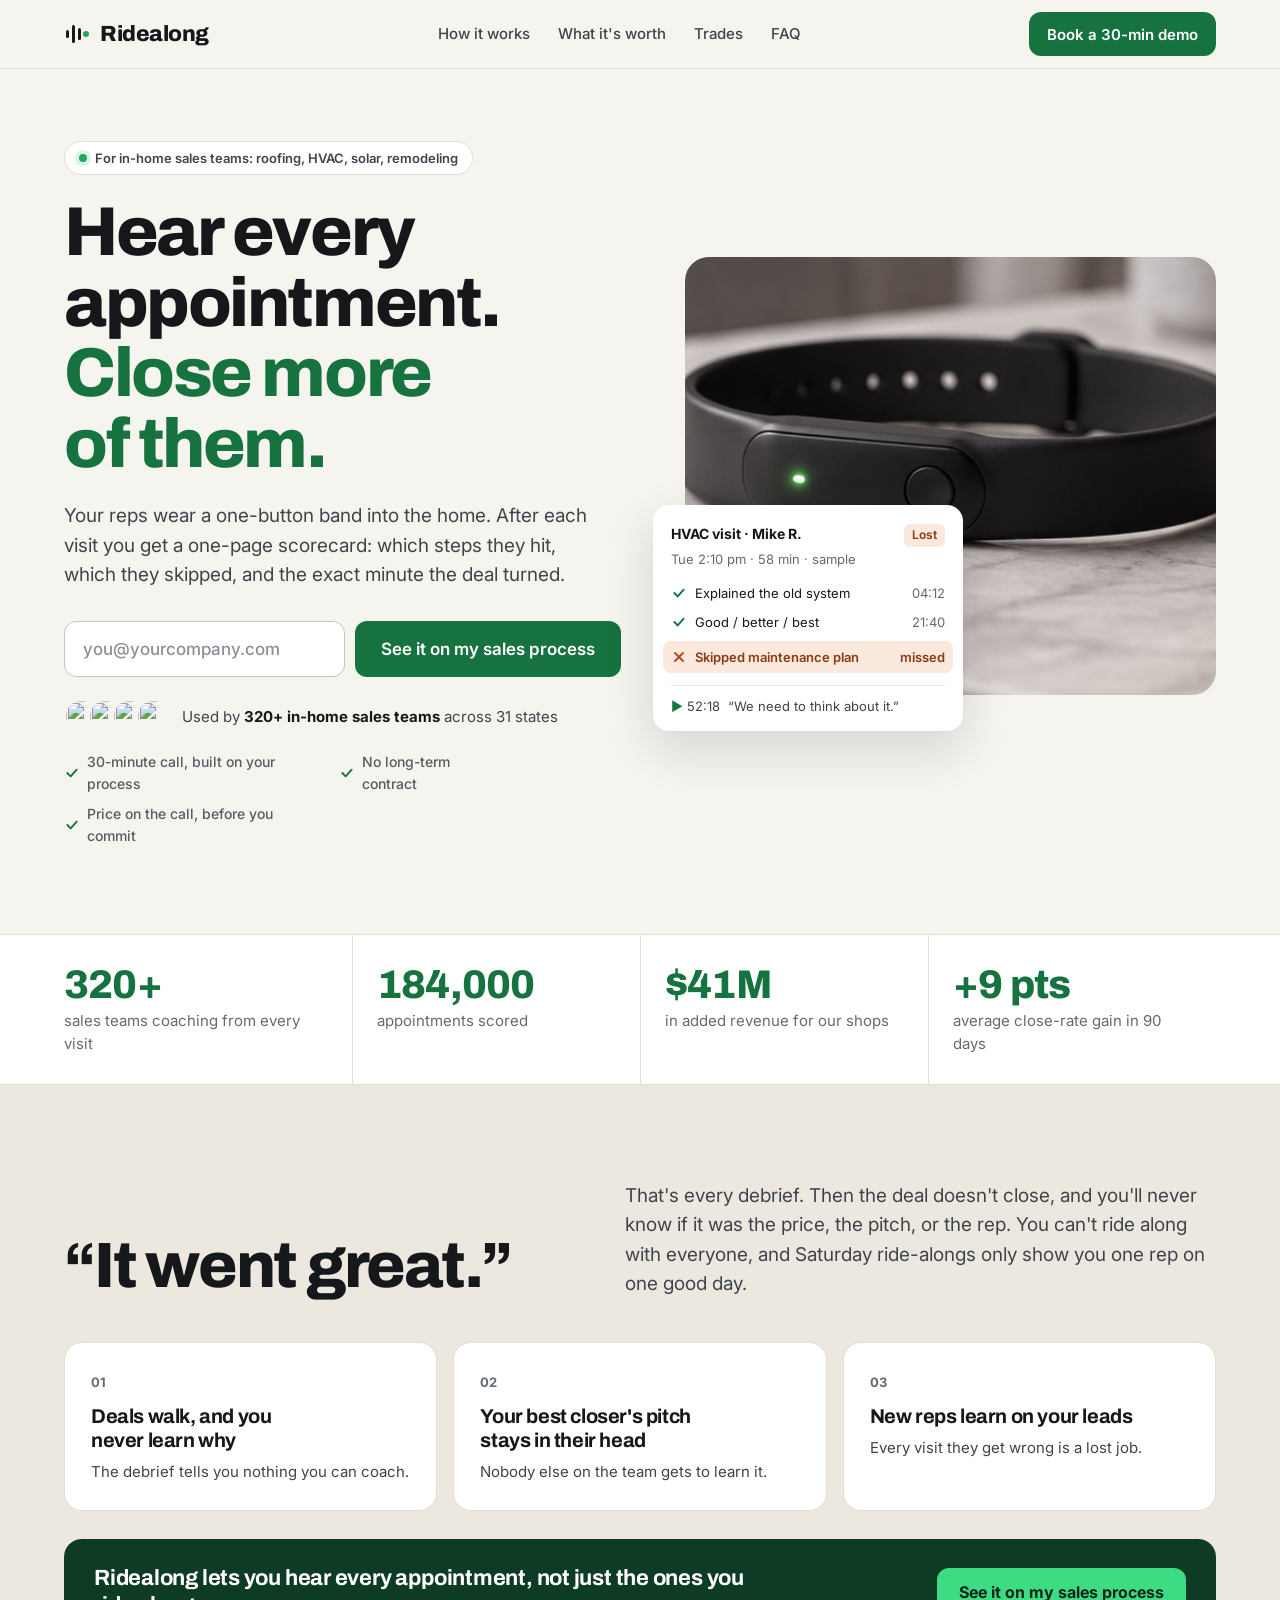
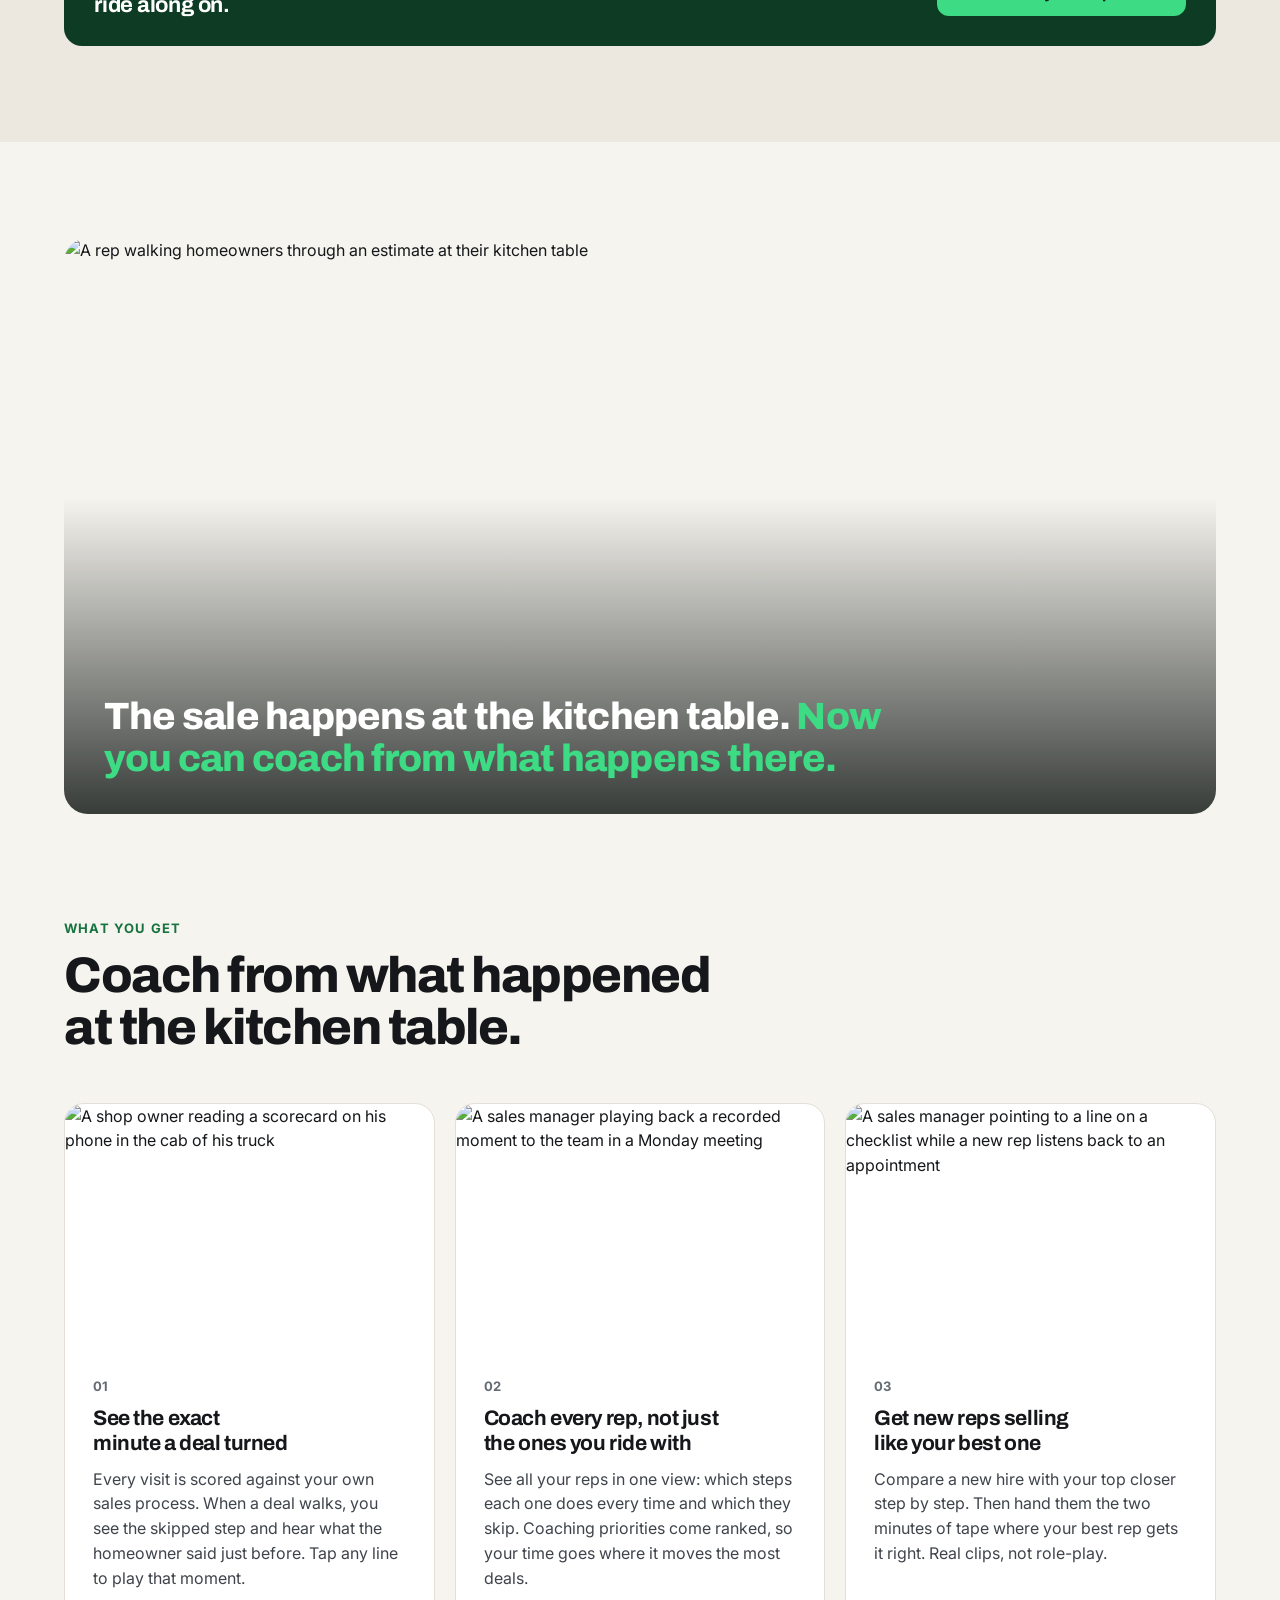
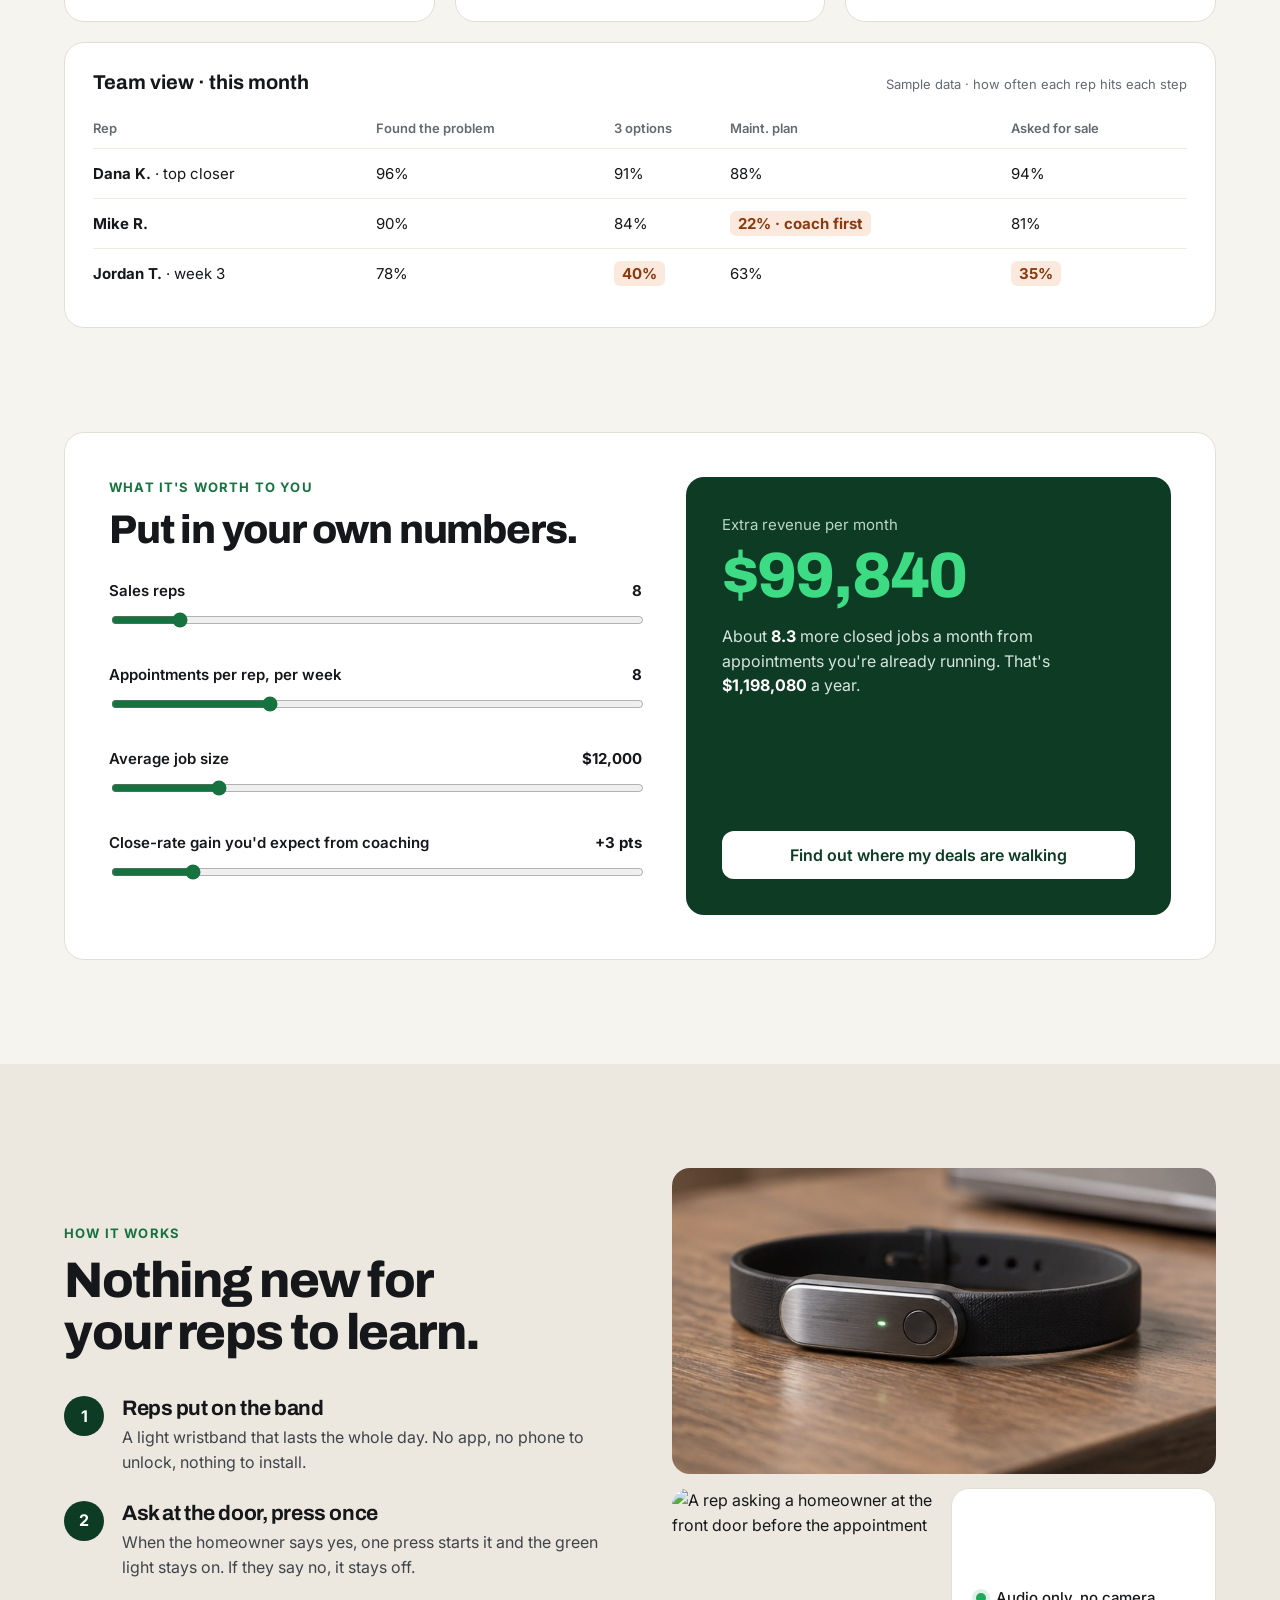
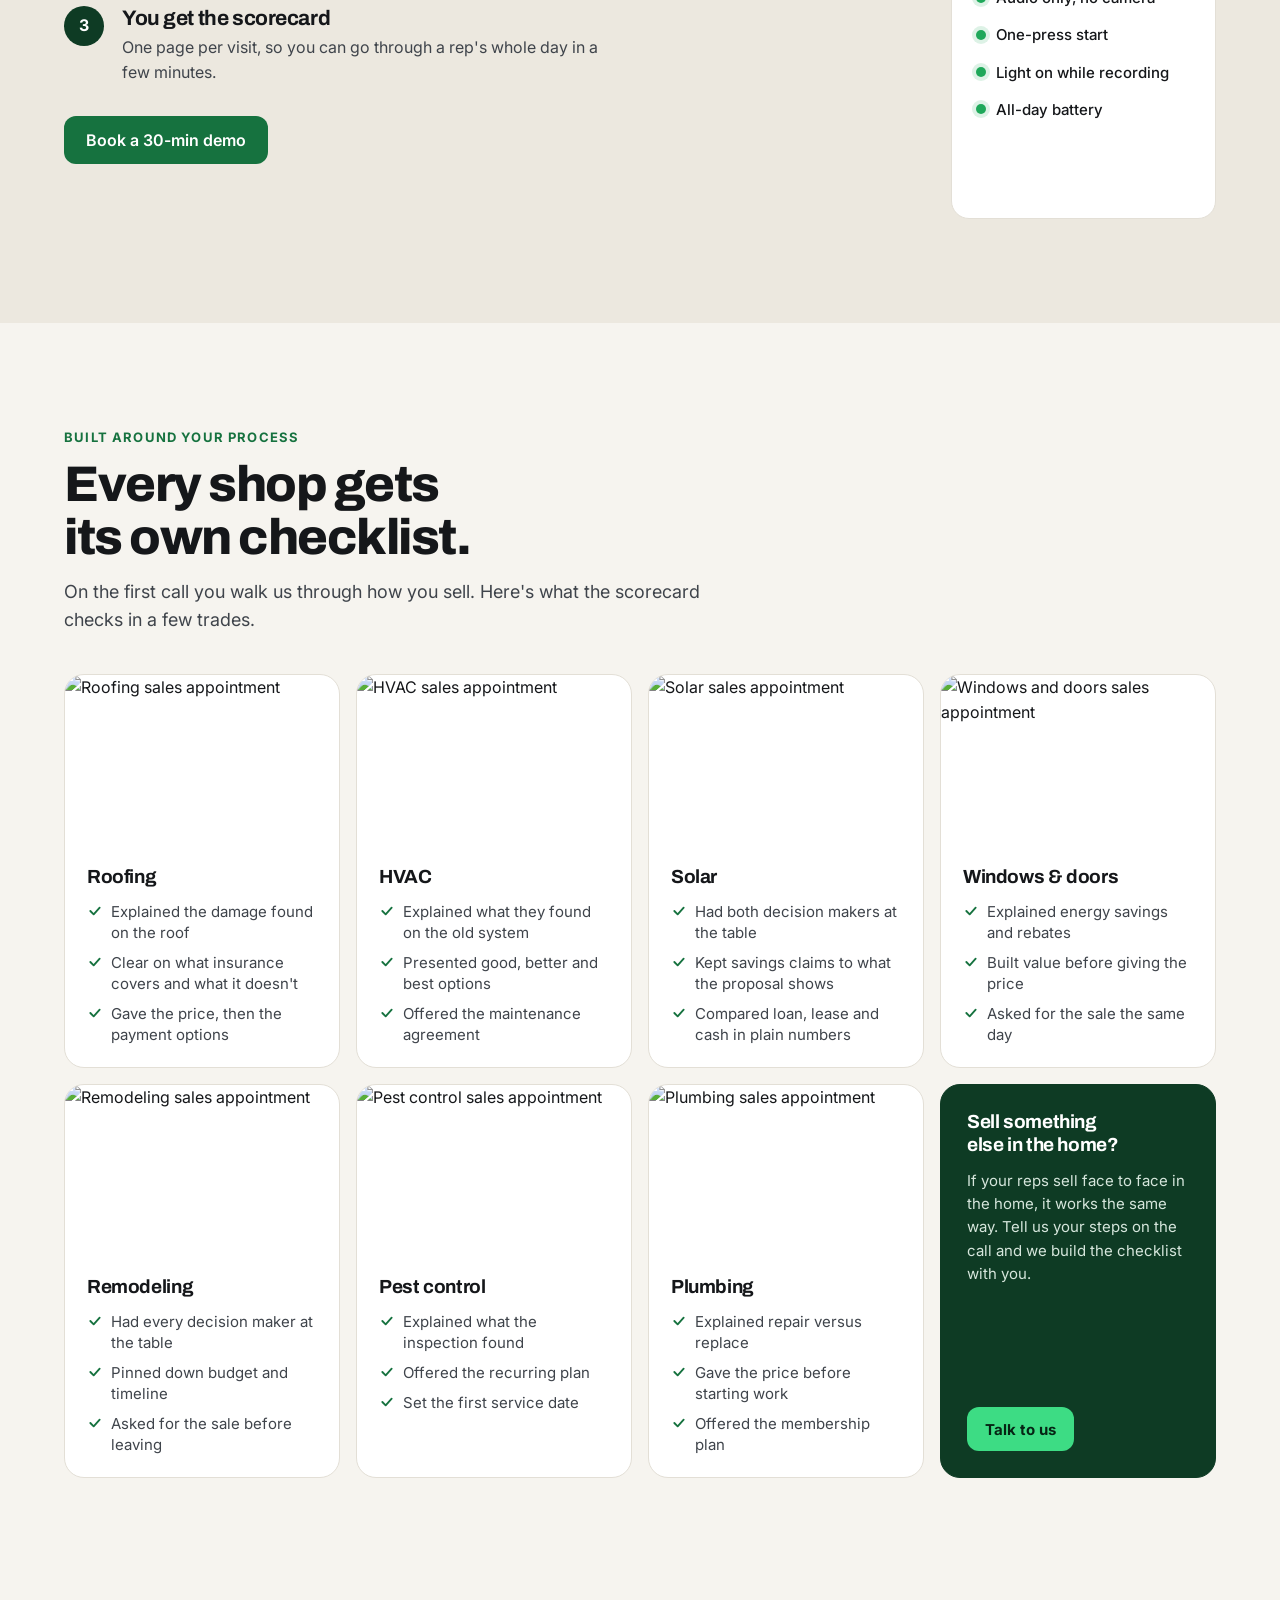
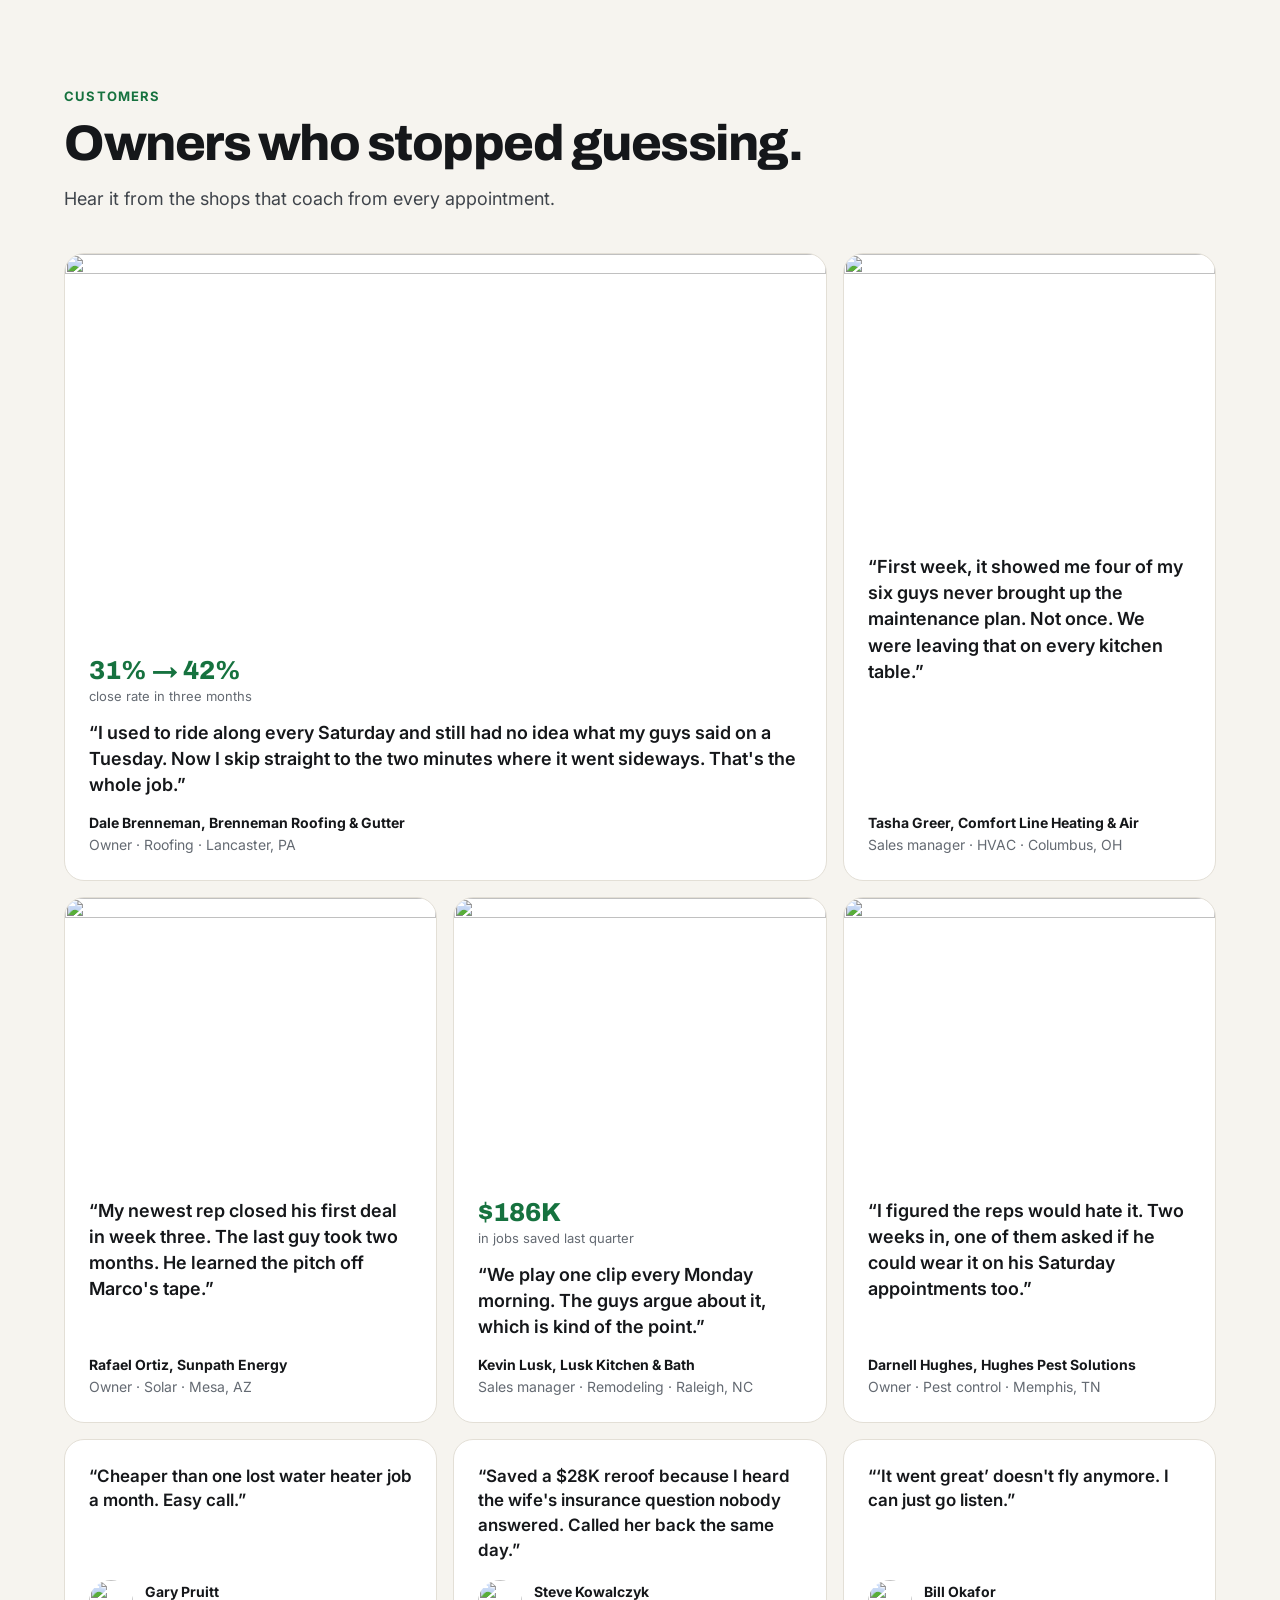
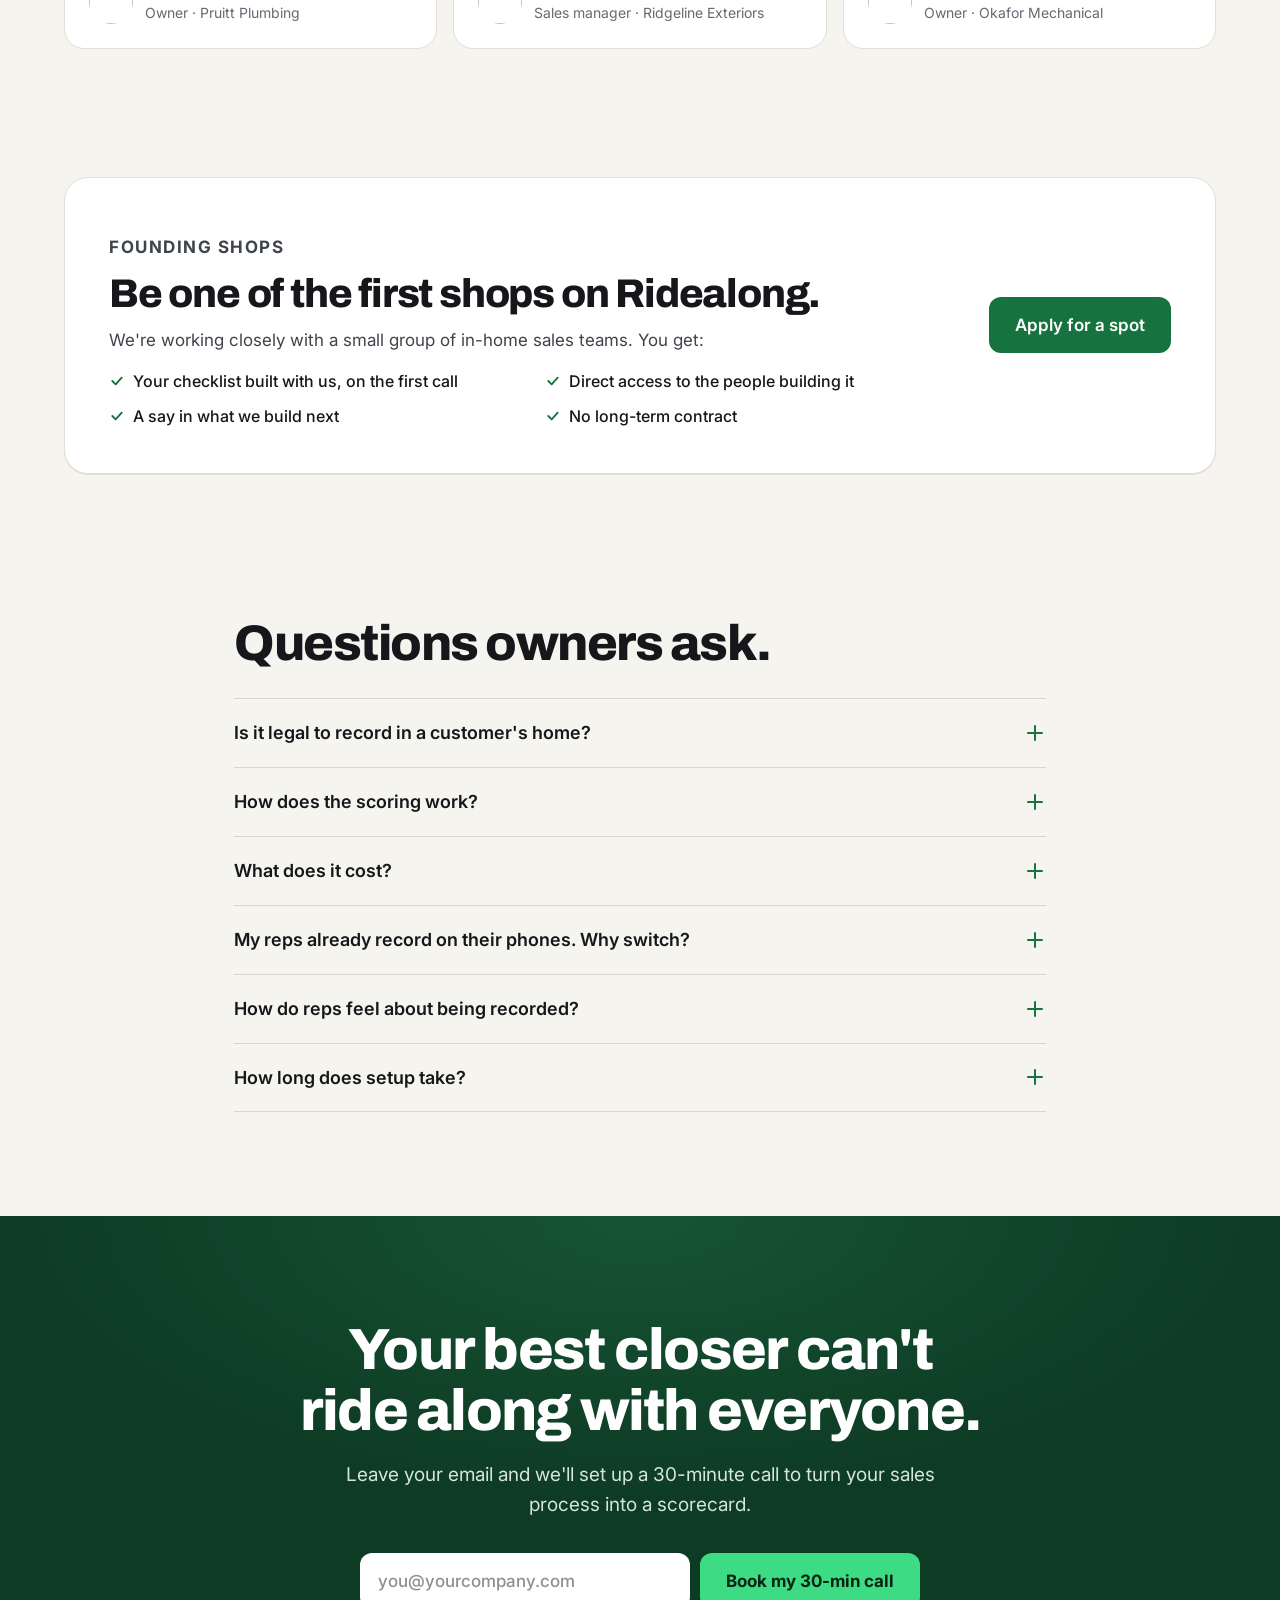
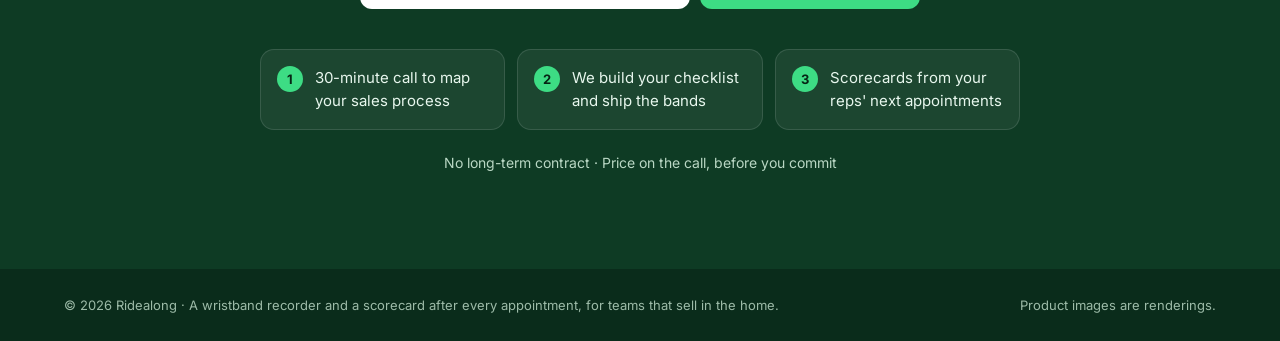
==== commit 2e02fdec: "Add draft customer proof, stats, and testimonials to homepage" ====
--- a/index.html
+++ b/index.html
@@ -48,6 +48,7 @@
         </form>
       </div>
       <div class="when-sent sent" role="status" hidden>Got it. We'll email you within one business day to pick a time for your 30-minute call.</div>
+      <div class="proof-line"><span class="avatars"><img src="https://ridealong-pilot.vercel.app/assets/avatar-plumbing-BYx1zuZw.webp" alt=""><img src="https://ridealong-pilot.vercel.app/assets/avatar-roofing-mgr-B4LUwDmP.webp" alt=""><img src="https://ridealong-pilot.vercel.app/assets/avatar-hvac-owner-Bz_RRtKS.webp" alt=""><img src="https://ridealong-pilot.vercel.app/assets/avatar-windows-B7SQDbG2.webp" alt=""></span><span>Used by <b>320+ in-home sales teams</b> across 31 states</span></div>
       <ul class="checks">
         <li>30-minute call, built on your process</li>
         <li>No long-term contract</li>
@@ -70,13 +71,13 @@
   </div>
 </section>
 
-<!-- FACTS STRIP (counts up on view) -->
-<section class="facts" aria-label="Ridealong at a glance">
+<!-- STATS (sample numbers) -->
+<section class="facts stats" aria-label="Ridealong by the numbers">
   <div class="wrap facts-in">
-    <div class="fact"><b><span class="count" data-to="1">1</span> press</b><span>to start recording</span></div>
-    <div class="fact"><b><span class="count" data-to="0">0</span> apps</b><span>for reps to install</span></div>
-    <div class="fact"><b><span class="count" data-to="30">30</span> min</b><span>to set up your checklist</span></div>
-    <div class="fact"><b><span class="count" data-to="1">1</span> page</b><span>per visit to review</span></div>
+    <div class="fact"><b><span class="count" data-to="320" data-suffix="+">320+</span></b><span>sales teams coaching from every visit</span></div>
+    <div class="fact"><b><span class="count" data-to="184000" data-sep="1">184,000</span></b><span>appointments scored</span></div>
+    <div class="fact"><b><span class="count" data-to="41" data-prefix="$" data-suffix="M">$41M</span></b><span>in added revenue for our shops</span></div>
+    <div class="fact"><b><span class="count" data-to="9" data-prefix="+" data-suffix=" pts">+9 pts</span></b><span>average close-rate gain in 90 days</span></div>
   </div>
 </section>
 
@@ -212,21 +213,22 @@
   </div>
 </section>
 
-<!--
-  CUSTOMER STORIES: hidden until there are real quotes from real customers.
-  To turn it on: fill each card with the customer's actual words, name and company
-  (with their permission), then delete the `hidden` attribute on the section below.
--->
-<section id="stories" class="sec" hidden>
+<section id="stories" class="sec">
   <div class="wrap">
     <p class="eyebrow">Customers</p>
     <h2>Owners who stopped guessing.</h2>
+    <p class="sub">Hear it from the shops that coach from every appointment.</p>
     <div class="story-grid">
-      <figure class="card story story-wide"><img src="https://ridealong-pilot.vercel.app/assets/story-roofing-DmtvUKwL.webp" alt="" loading="lazy" style="object-position: 50% 18%"><figcaption><div class="result"><b>[Result]</b><span>[What improved, in their numbers]</span></div><blockquote>[Customer's own words]</blockquote><cite><b>[Name], [Company]</b>Owner · Roofing</cite></figcaption></figure>
-      <figure class="card story"><img src="https://ridealong-pilot.vercel.app/assets/story-hvac-DHRbiqGm.webp" alt="" loading="lazy"><figcaption><blockquote>[Customer's own words]</blockquote><cite><b>[Name], [Company]</b>Sales manager · HVAC</cite></figcaption></figure>
-      <figure class="card story"><img src="https://ridealong-pilot.vercel.app/assets/story-solar-UzUKjAH0.webp" alt="" loading="lazy"><figcaption><blockquote>[Customer's own words]</blockquote><cite><b>[Name], [Company]</b>Owner · Solar</cite></figcaption></figure>
-      <figure class="card story"><img src="https://ridealong-pilot.vercel.app/assets/story-remodeling-Bos1hRj4.webp" alt="" loading="lazy"><figcaption><blockquote>[Customer's own words]</blockquote><cite><b>[Name], [Company]</b>Sales manager · Remodeling</cite></figcaption></figure>
-      <figure class="card story"><img src="https://ridealong-pilot.vercel.app/assets/story-pest-Bc-DYtAd.webp" alt="" loading="lazy"><figcaption><blockquote>[Customer's own words]</blockquote><cite><b>[Name], [Company]</b>Owner · Pest control</cite></figcaption></figure>
+      <figure class="card story story-wide"><img src="https://ridealong-pilot.vercel.app/assets/story-roofing-DmtvUKwL.webp" alt="" loading="lazy" style="object-position: 50% 18%"><figcaption><div class="result"><b>31% → 42%</b><span>close rate in three months</span></div><blockquote>“I used to ride along every Saturday and still had no idea what my guys said on a Tuesday. Now I skip straight to the two minutes where it went sideways. That's the whole job.”</blockquote><cite><b>Dale Brenneman, Brenneman Roofing &amp; Gutter</b>Owner · Roofing · Lancaster, PA</cite></figcaption></figure>
+      <figure class="card story"><img src="https://ridealong-pilot.vercel.app/assets/story-hvac-DHRbiqGm.webp" alt="" loading="lazy"><figcaption><blockquote>“First week, it showed me four of my six guys never brought up the maintenance plan. Not once. We were leaving that on every kitchen table.”</blockquote><cite><b>Tasha Greer, Comfort Line Heating &amp; Air</b>Sales manager · HVAC · Columbus, OH</cite></figcaption></figure>
+      <figure class="card story"><img src="https://ridealong-pilot.vercel.app/assets/story-solar-UzUKjAH0.webp" alt="" loading="lazy"><figcaption><blockquote>“My newest rep closed his first deal in week three. The last guy took two months. He learned the pitch off Marco's tape.”</blockquote><cite><b>Rafael Ortiz, Sunpath Energy</b>Owner · Solar · Mesa, AZ</cite></figcaption></figure>
+      <figure class="card story"><img src="https://ridealong-pilot.vercel.app/assets/story-remodeling-Bos1hRj4.webp" alt="" loading="lazy" style="object-position: 50% 92%"><figcaption><div class="result"><b>$186K</b><span>in jobs saved last quarter</span></div><blockquote>“We play one clip every Monday morning. The guys argue about it, which is kind of the point.”</blockquote><cite><b>Kevin Lusk, Lusk Kitchen &amp; Bath</b>Sales manager · Remodeling · Raleigh, NC</cite></figcaption></figure>
+      <figure class="card story"><img src="https://ridealong-pilot.vercel.app/assets/story-pest-Bc-DYtAd.webp" alt="" loading="lazy"><figcaption><blockquote>“I figured the reps would hate it. Two weeks in, one of them asked if he could wear it on his Saturday appointments too.”</blockquote><cite><b>Darnell Hughes, Hughes Pest Solutions</b>Owner · Pest control · Memphis, TN</cite></figcaption></figure>
+    </div>
+    <div class="quote-row">
+      <figure class="card mini"><blockquote>“Cheaper than one lost water heater job a month. Easy call.”</blockquote><figcaption><img src="https://ridealong-pilot.vercel.app/assets/avatar-plumbing-BYx1zuZw.webp" alt=""><span><b>Gary Pruitt</b>Owner · Pruitt Plumbing</span></figcaption></figure>
+      <figure class="card mini"><blockquote>“Saved a $28K reroof because I heard the wife's insurance question nobody answered. Called her back the same day.”</blockquote><figcaption><img src="https://ridealong-pilot.vercel.app/assets/avatar-roofing-mgr-B4LUwDmP.webp" alt=""><span><b>Steve Kowalczyk</b>Sales manager · Ridgeline Exteriors</span></figcaption></figure>
+      <figure class="card mini"><blockquote>“‘It went great’ doesn't fly anymore. I can just go listen.”</blockquote><figcaption><img src="https://ridealong-pilot.vercel.app/assets/avatar-hvac-owner-Bz_RRtKS.webp" alt=""><span><b>Bill Okafor</b>Owner · Okafor Mechanical</span></figcaption></figure>
     </div>
   </div>
 </section>
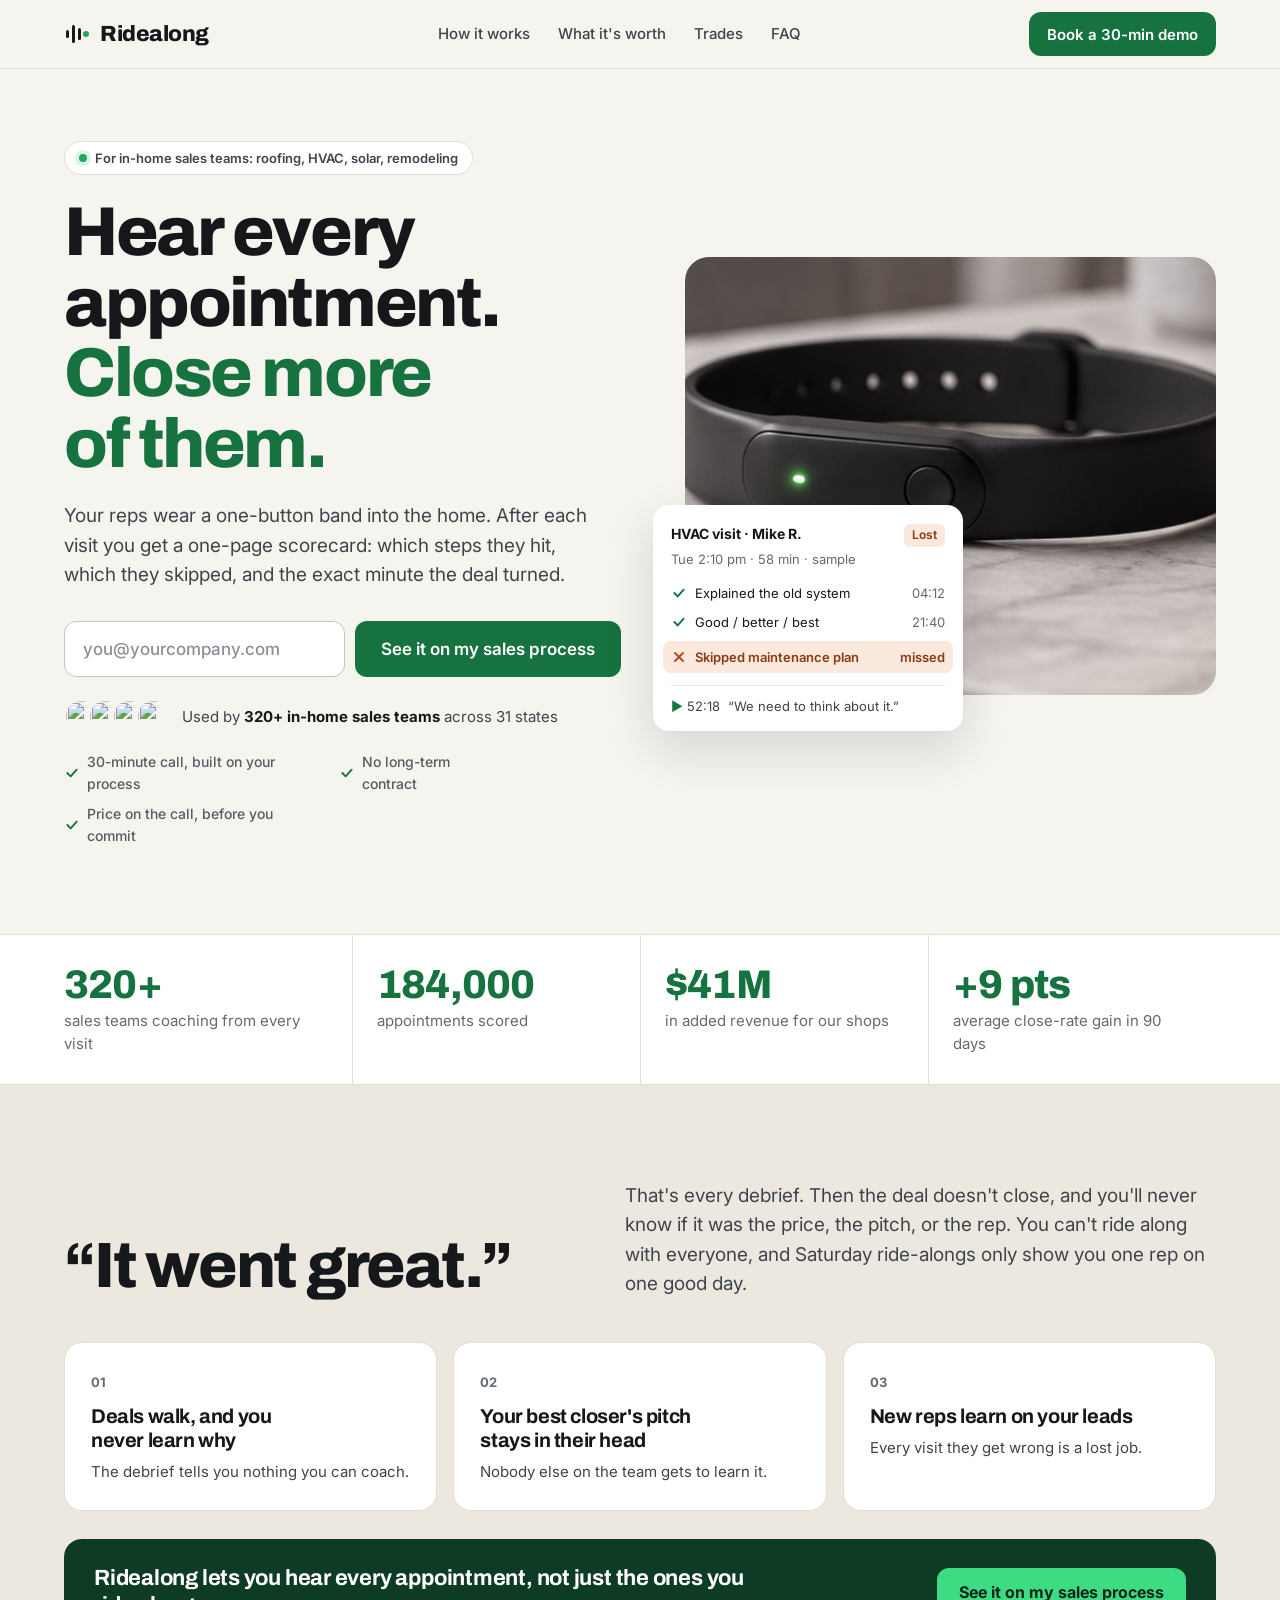
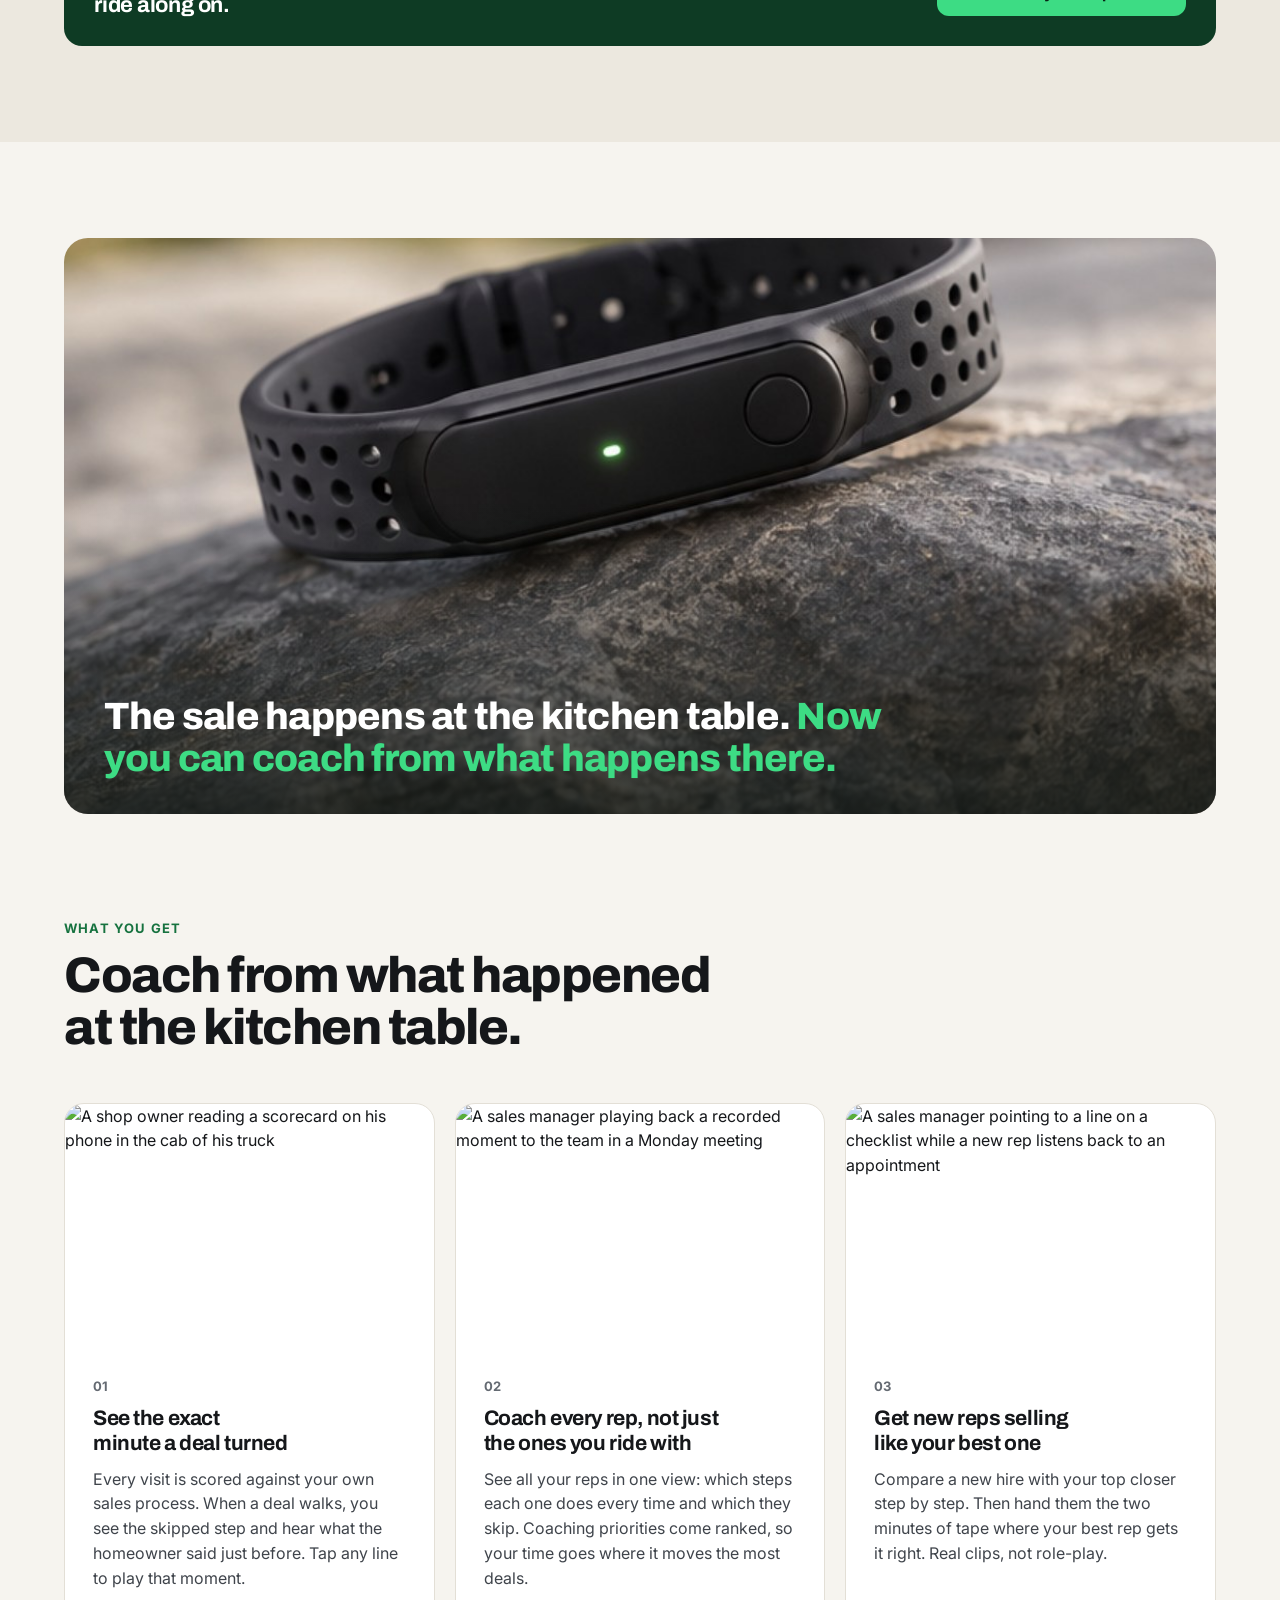
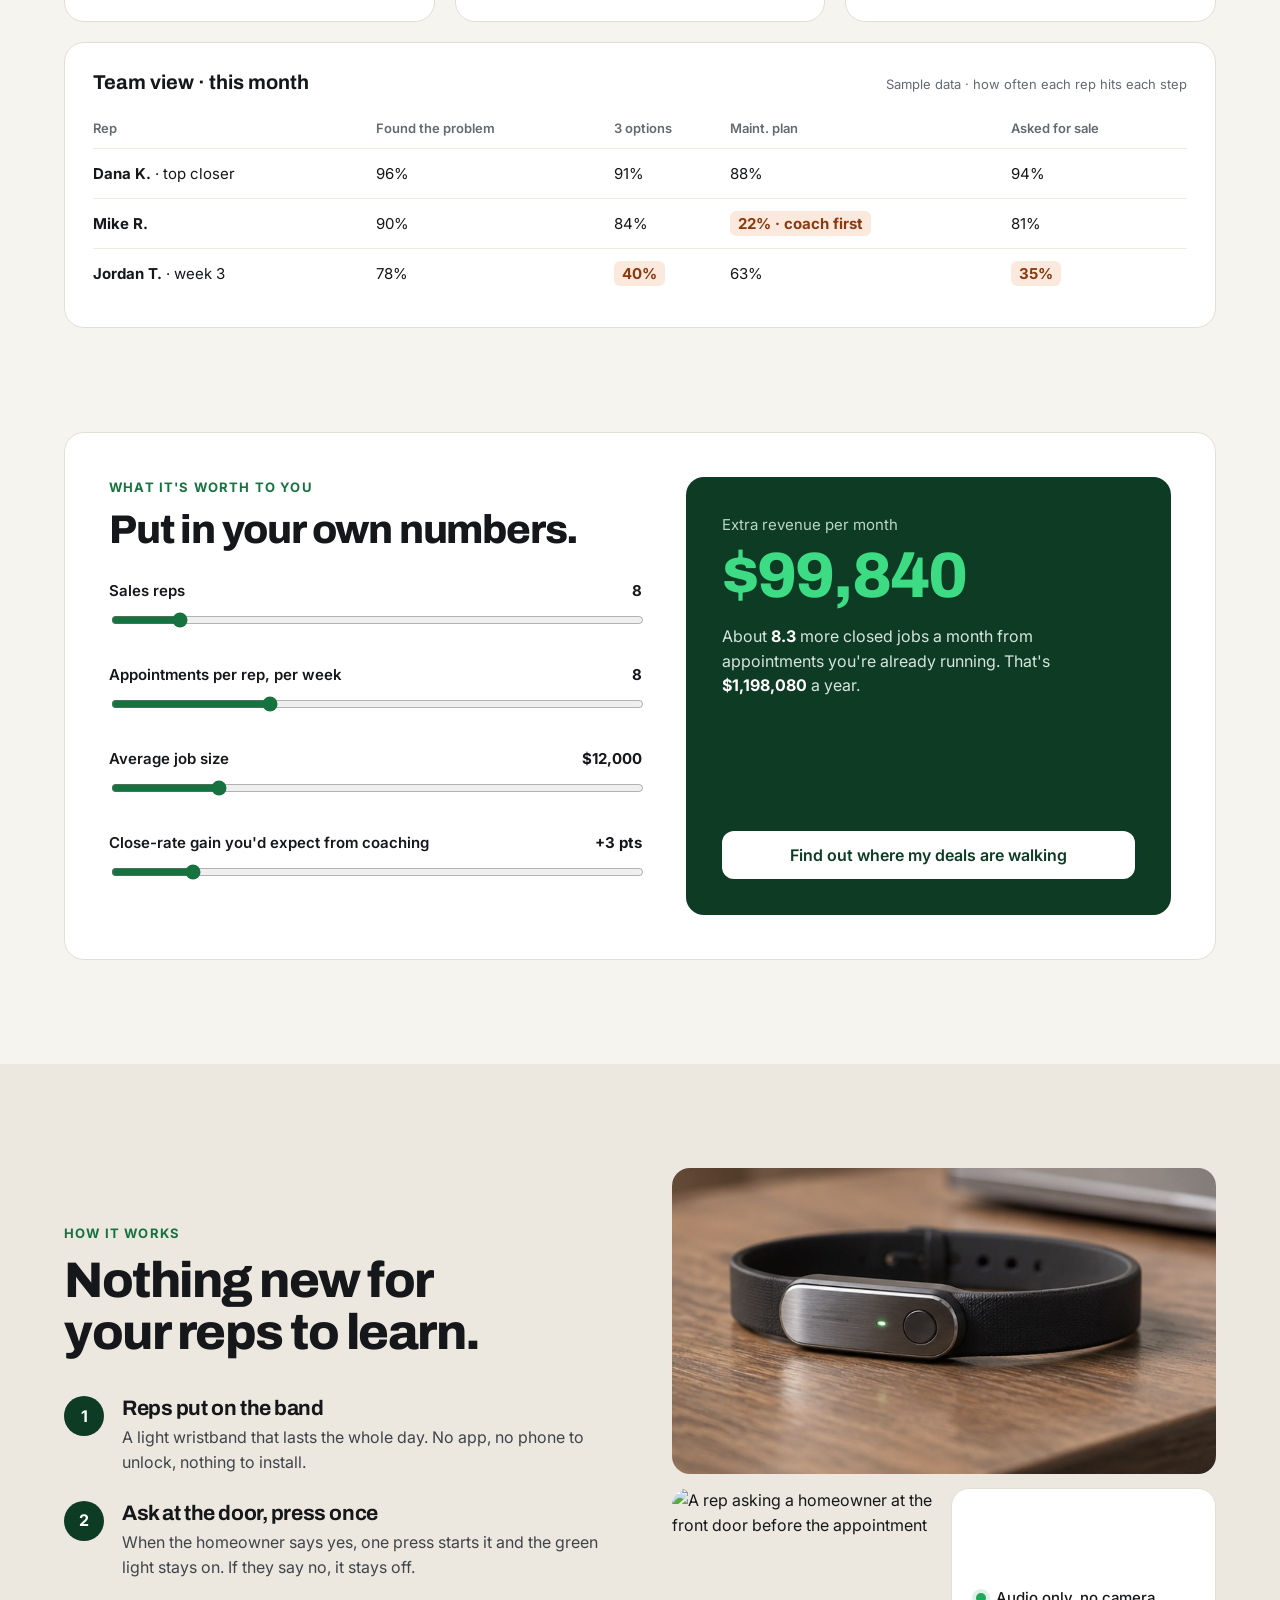
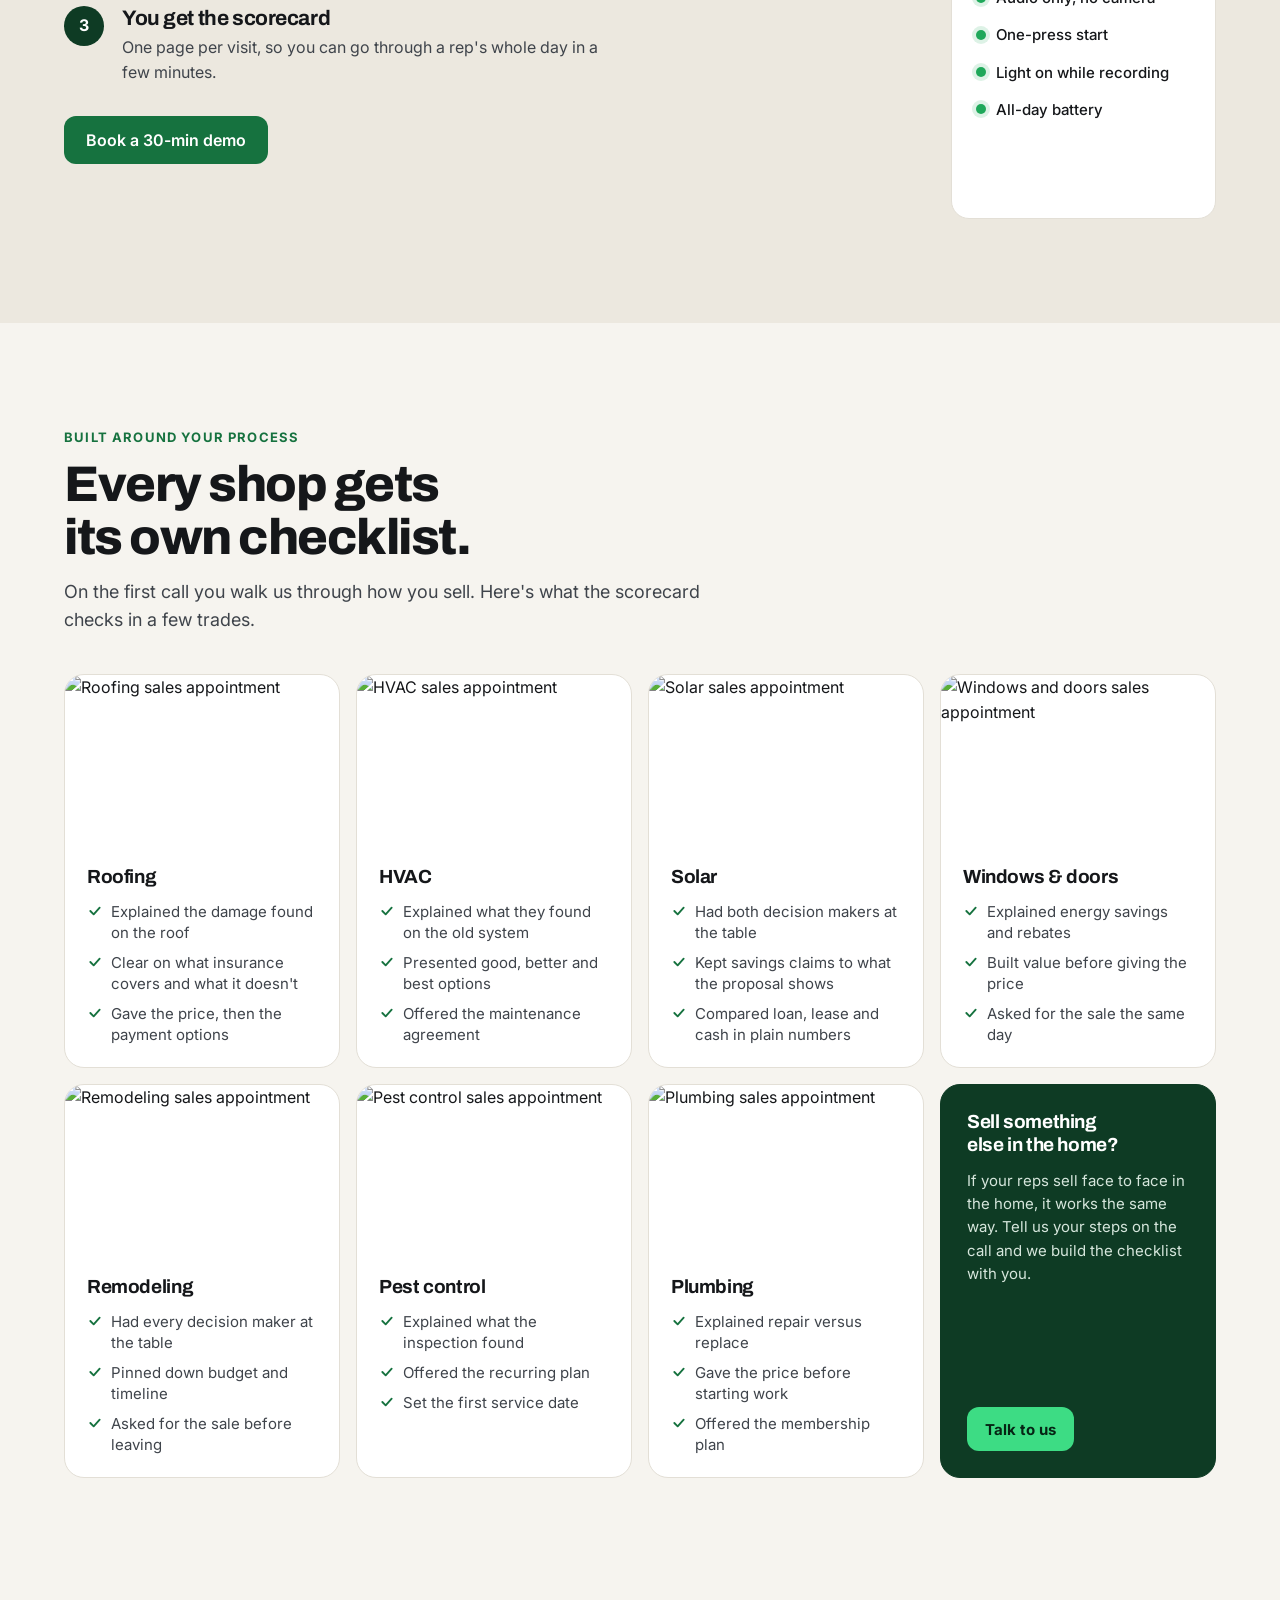
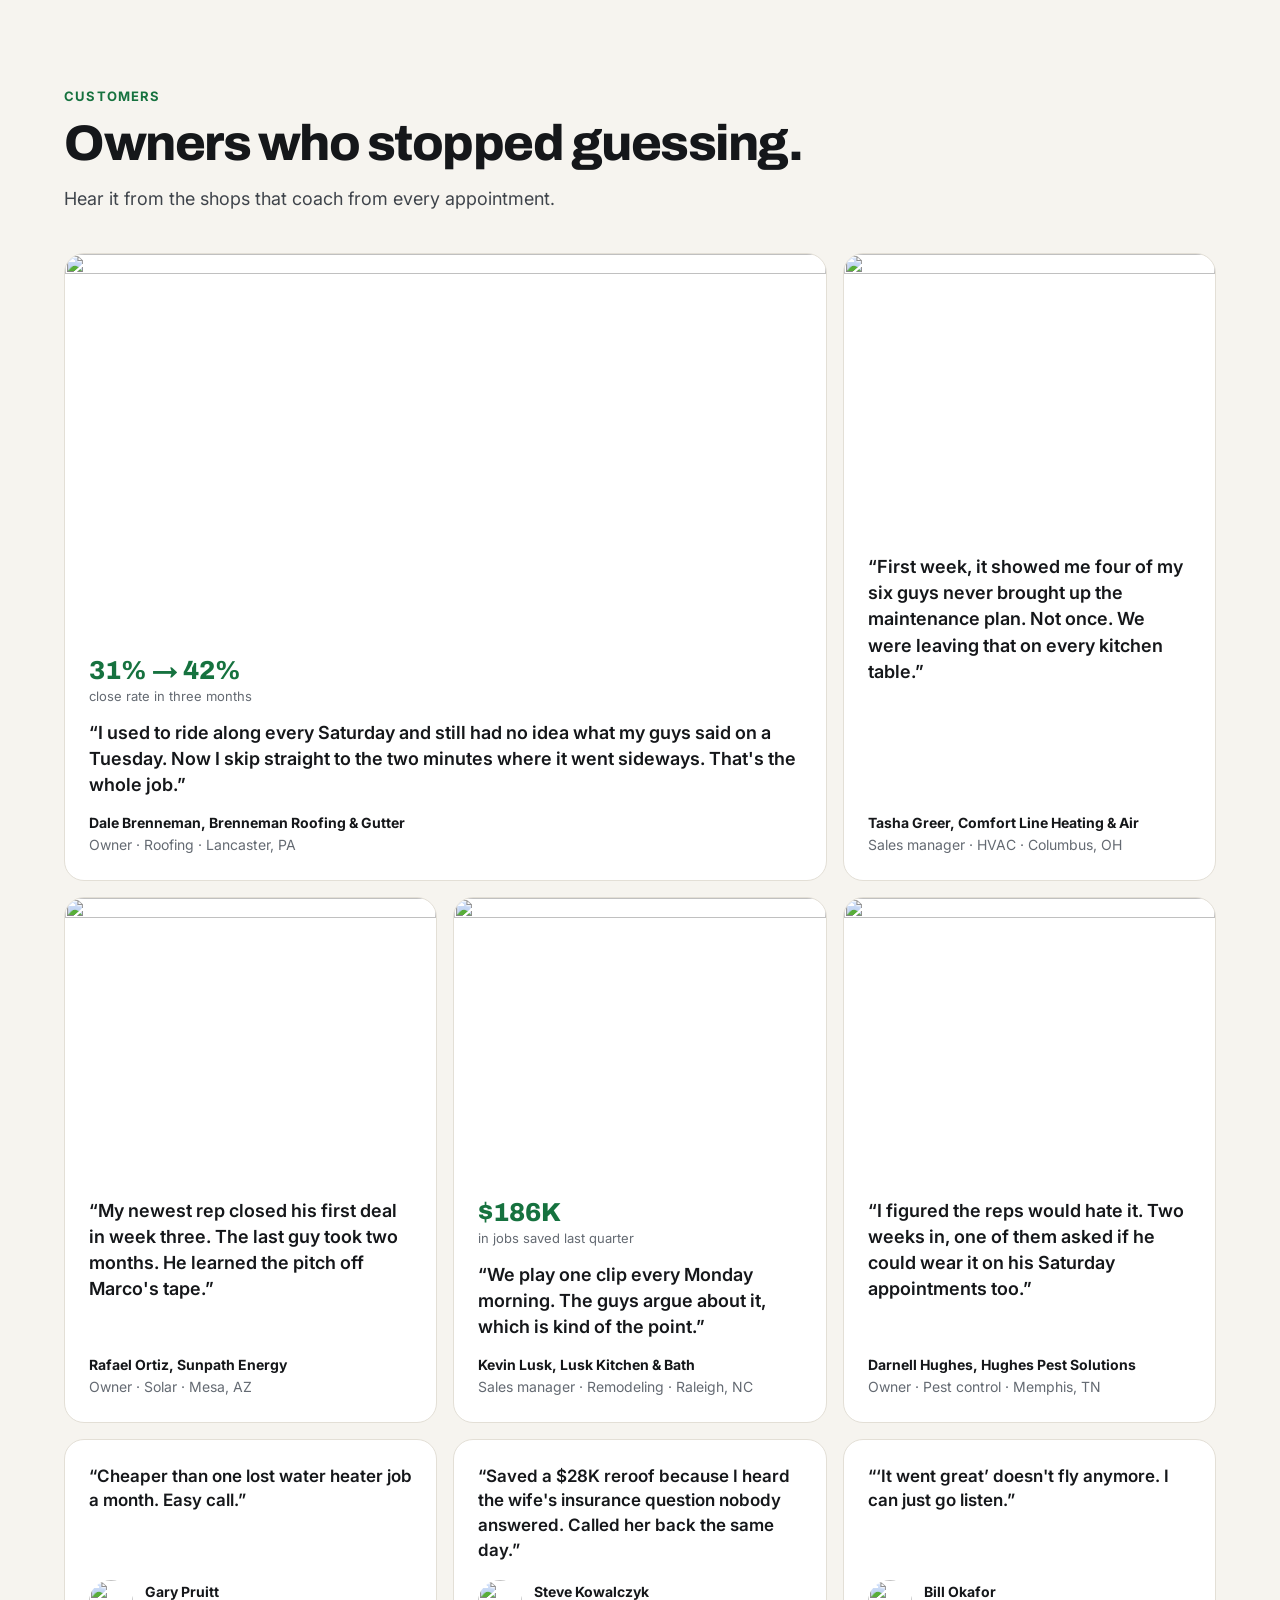
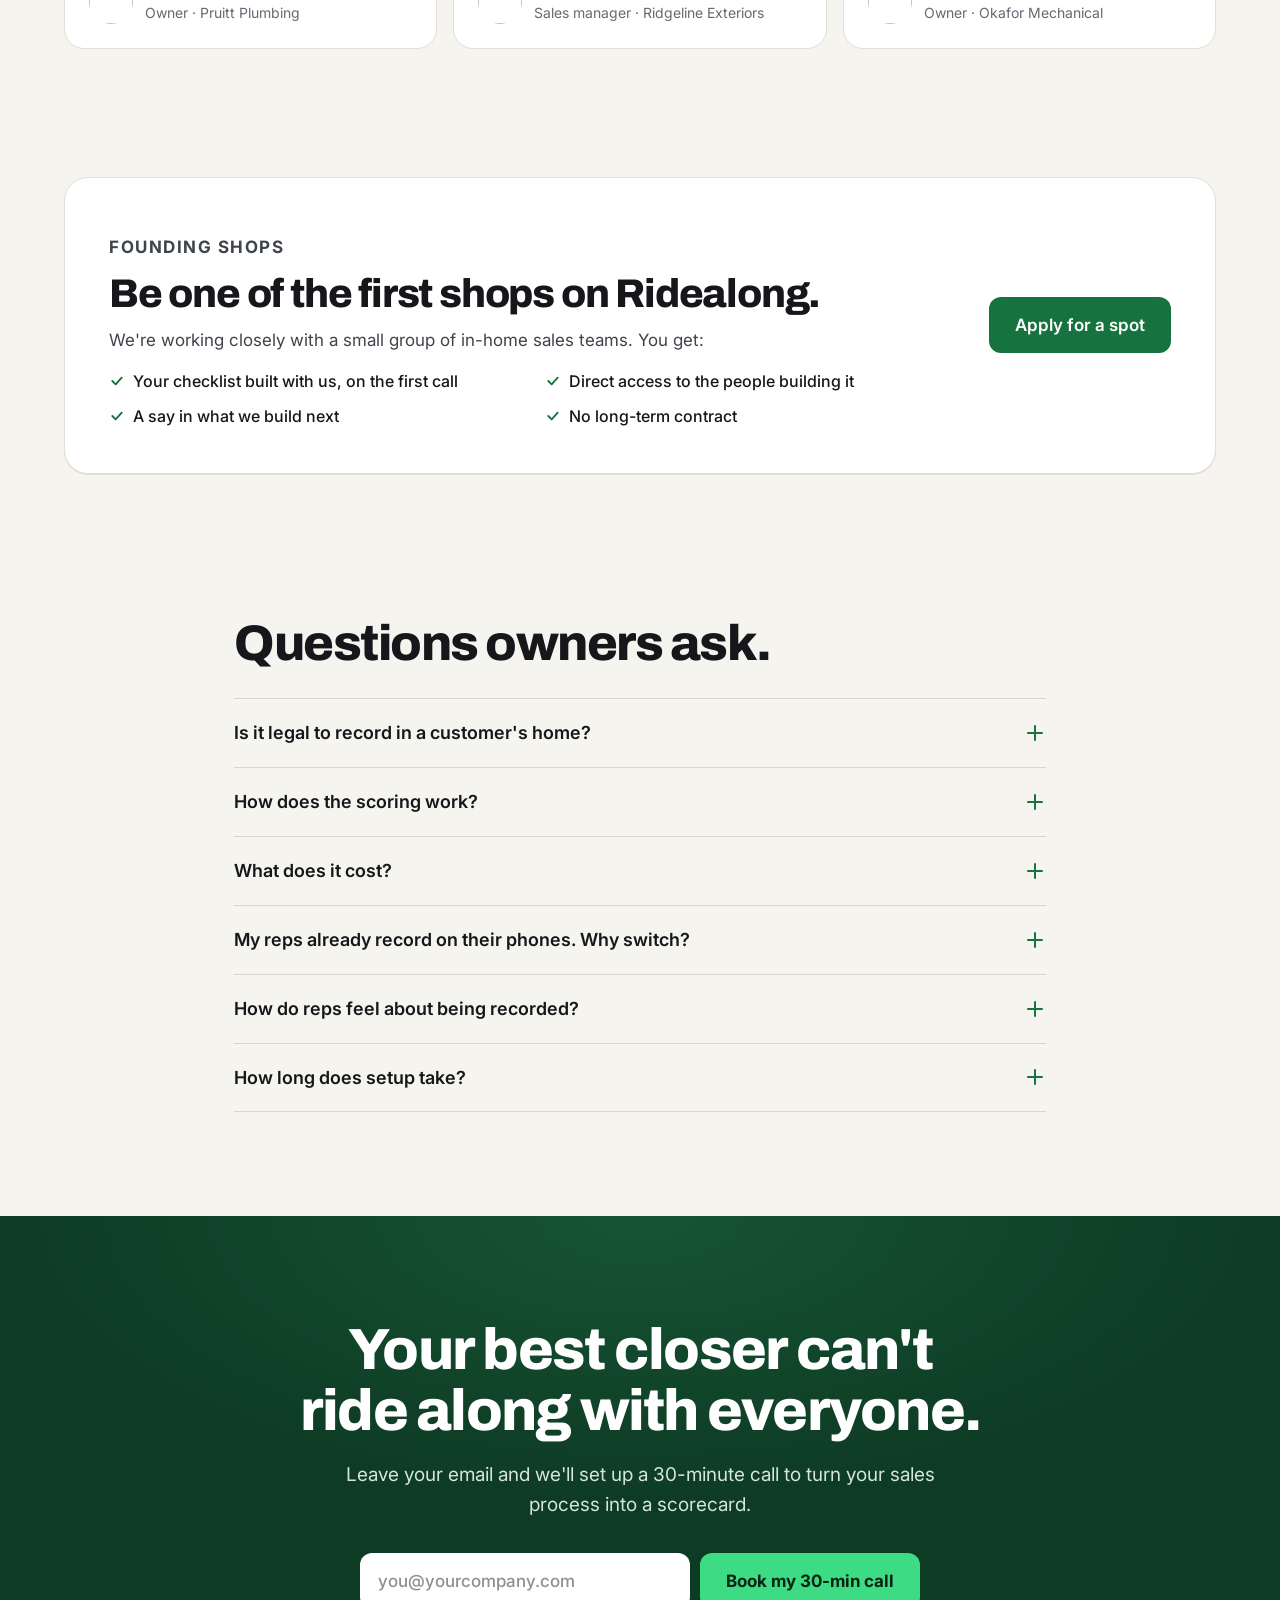
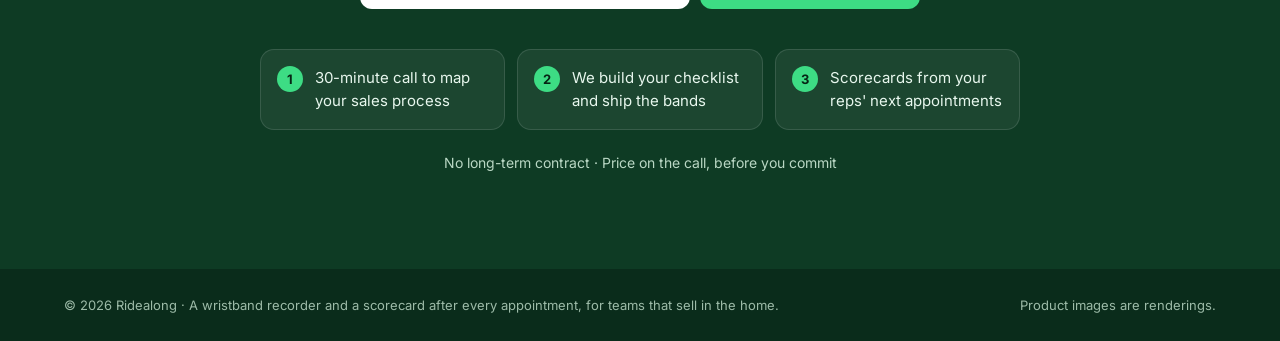
==== commit 3bc21502: "Fix broken kitchen section image with local product asset" ====
--- a/index.html
+++ b/index.html
@@ -103,7 +103,7 @@
 <!-- KITCHEN TABLE -->
 <section class="wrap kitchen">
   <figure class="kitchen-fig">
-    <img src="https://ridealong-pilot.vercel.app/assets/kitchen-table-CkrU3p9d.webp" alt="A rep walking homeowners through an estimate at their kitchen table" loading="lazy" decoding="async">
+    <img src="assets/band_sport.jpg" alt="The Ridealong slim wristband recorder worn on the wrist" loading="lazy" decoding="async">
     <figcaption>The sale happens at the kitchen table. <span>Now you can coach from what happens there.</span></figcaption>
   </figure>
 </section>
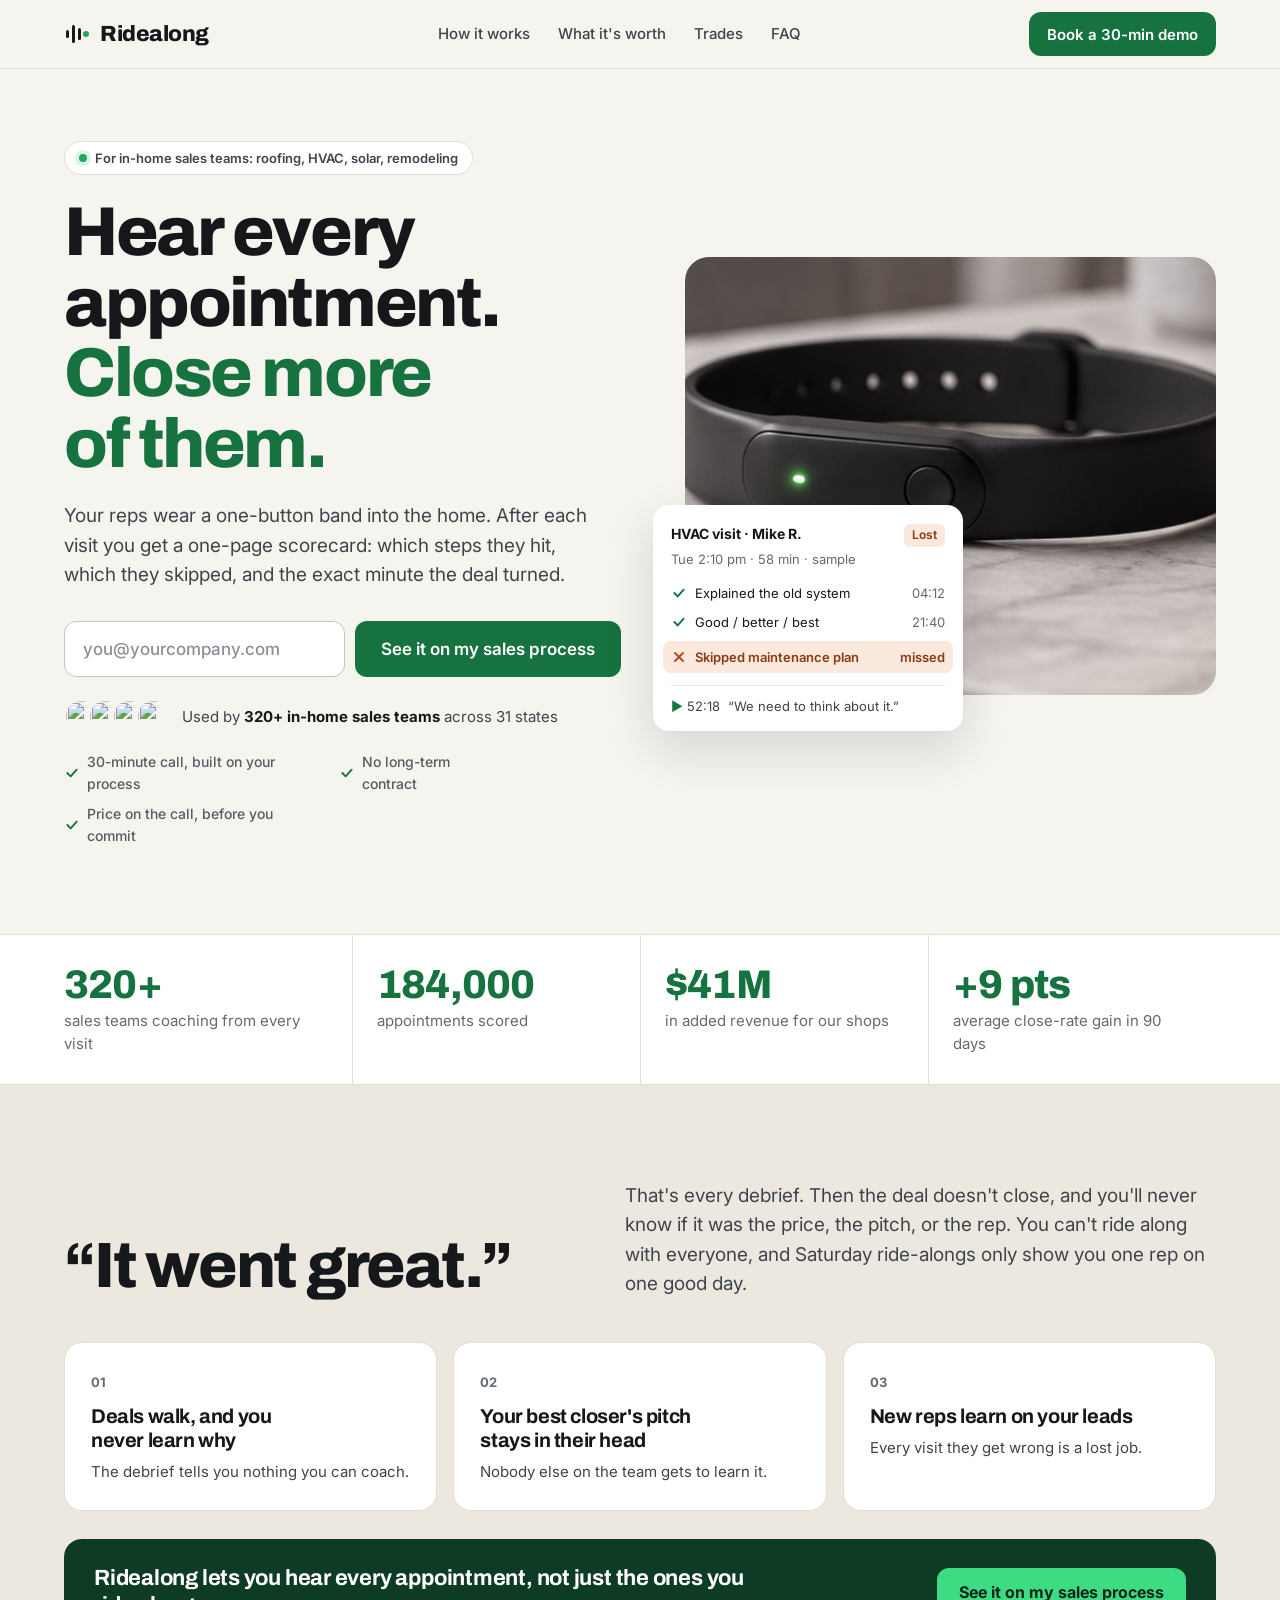
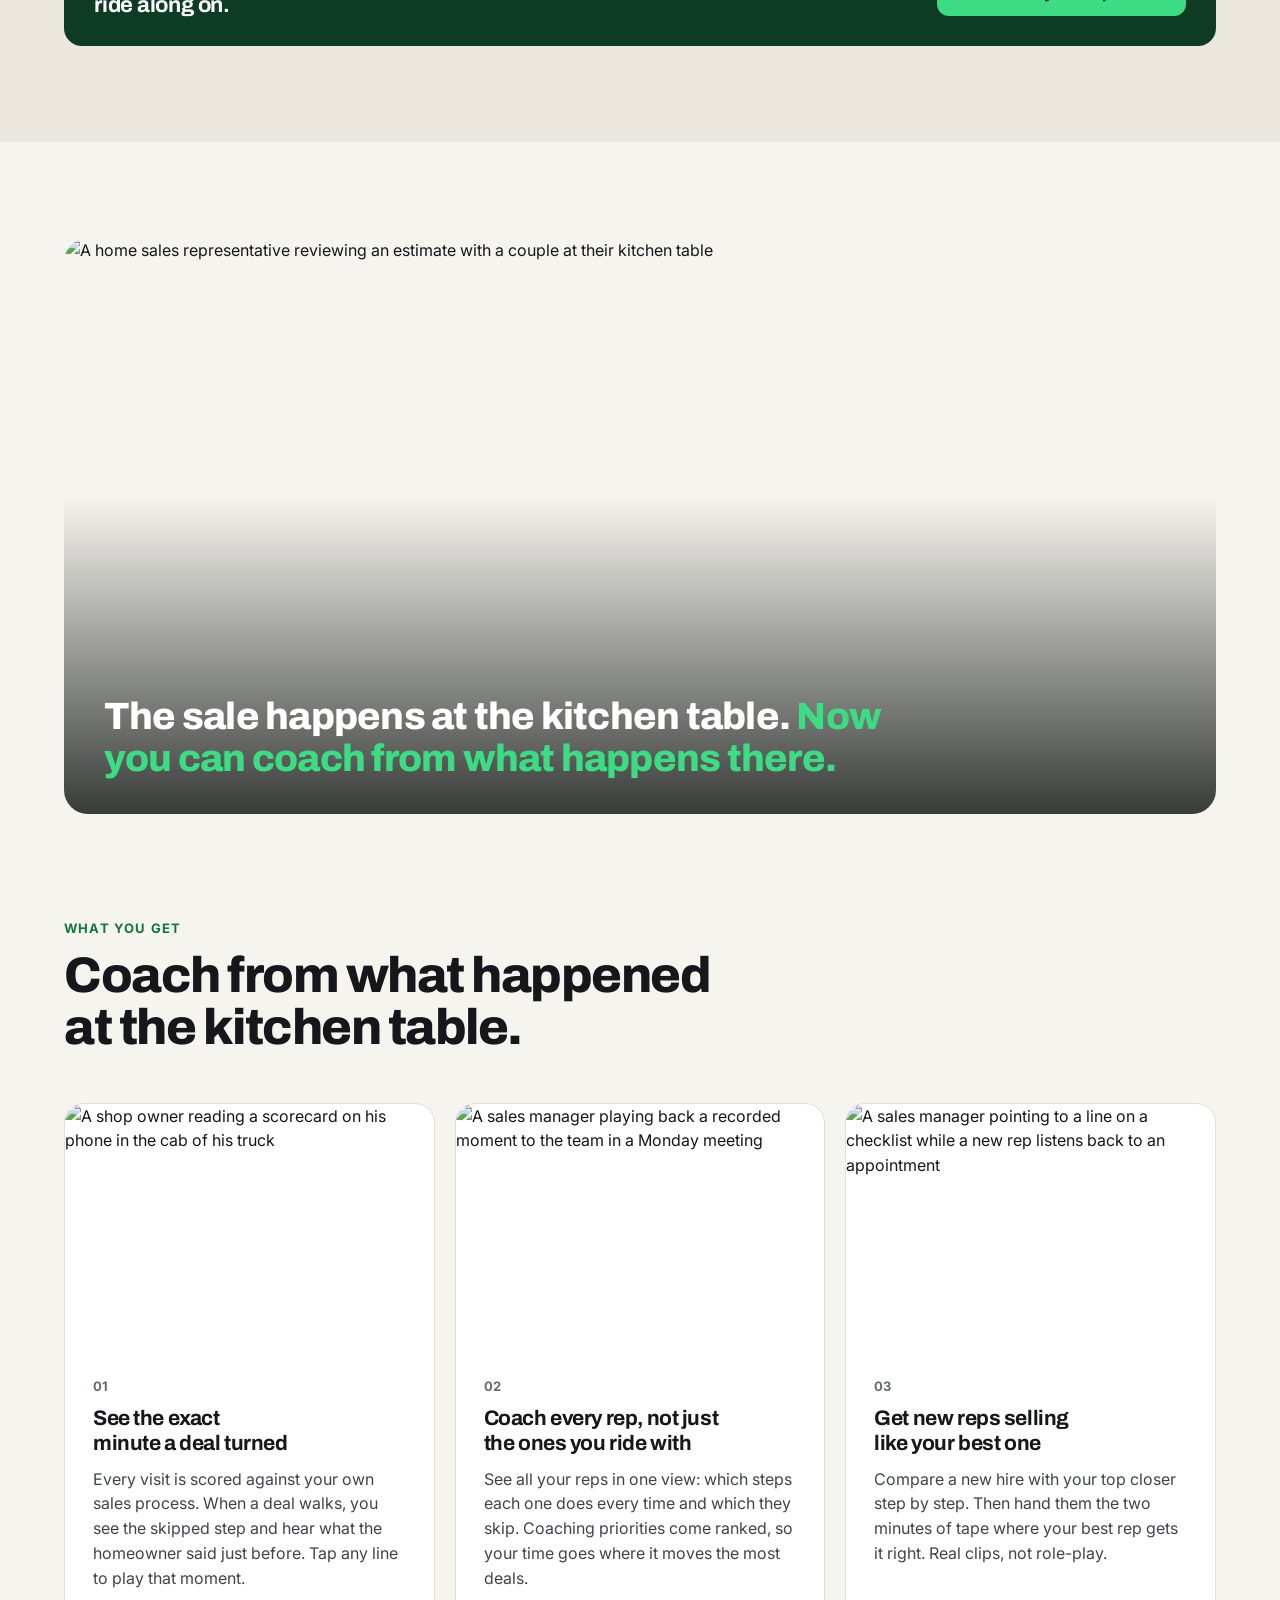
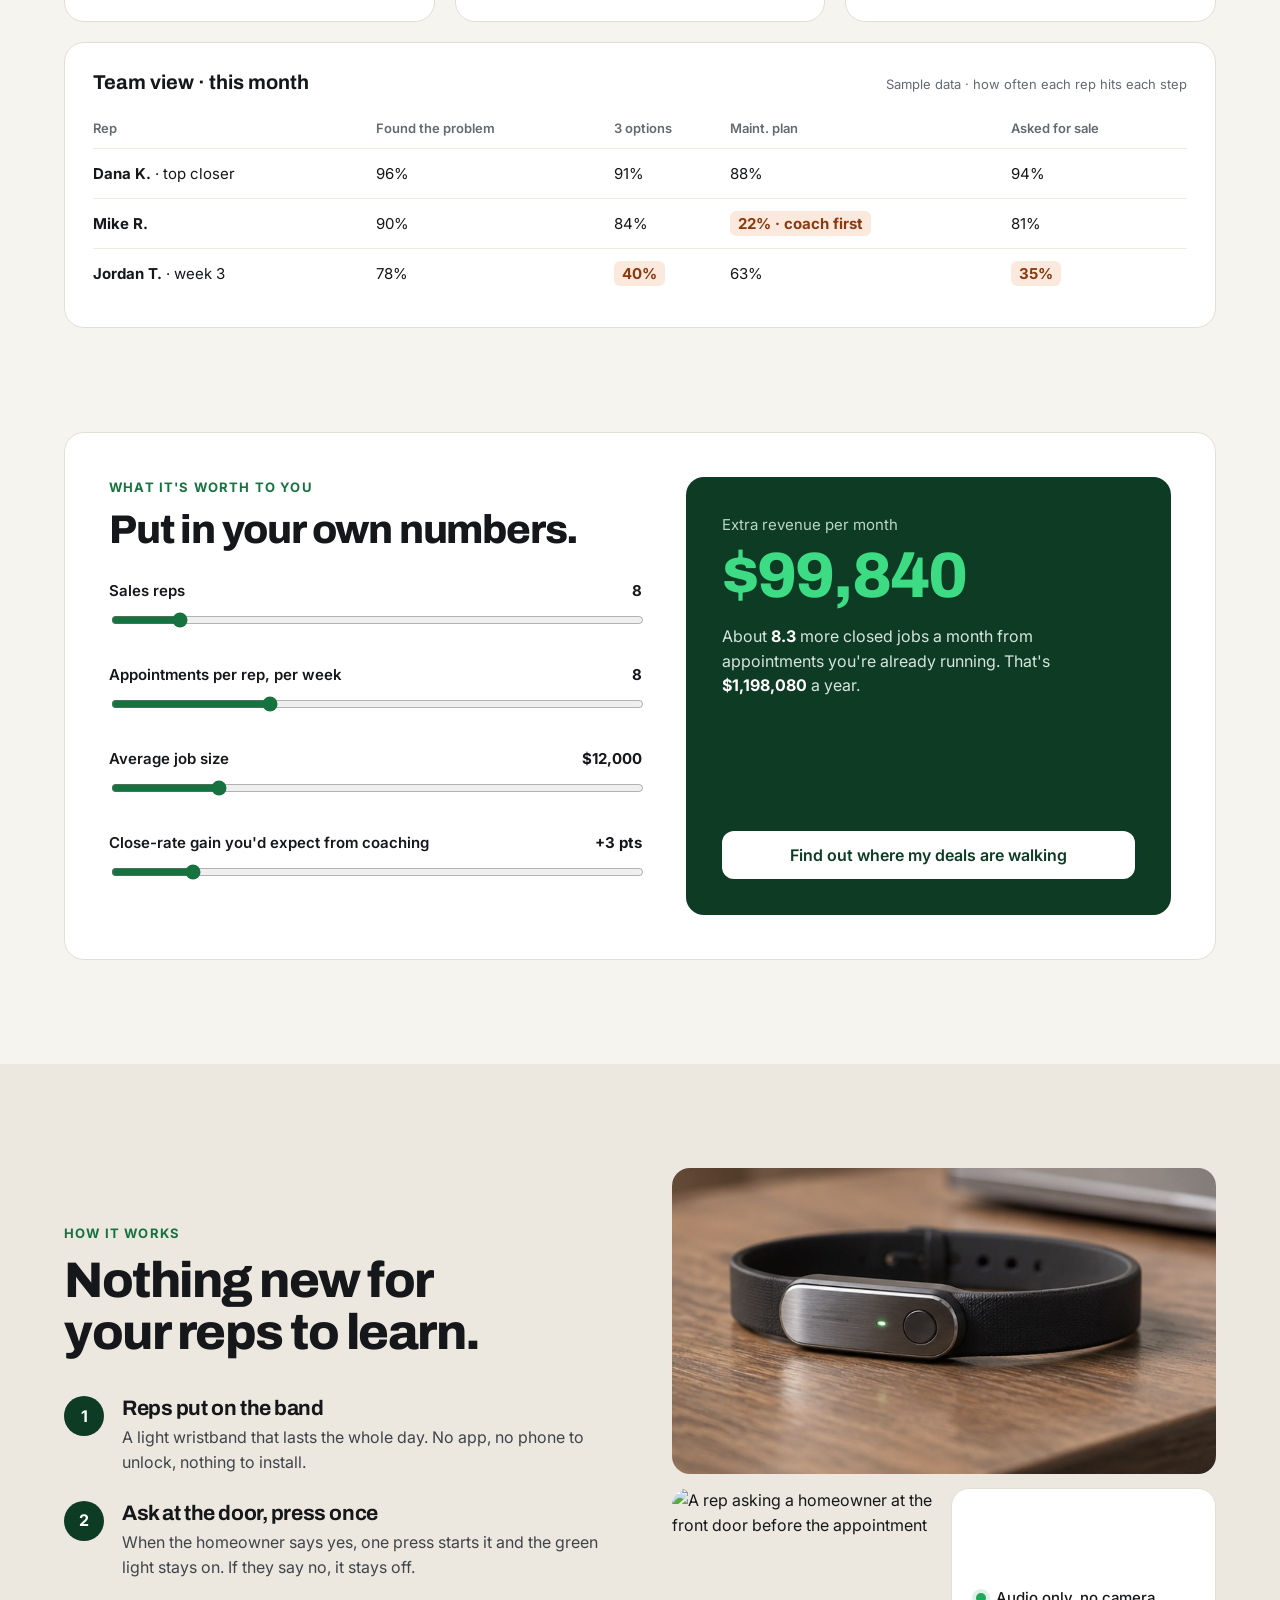
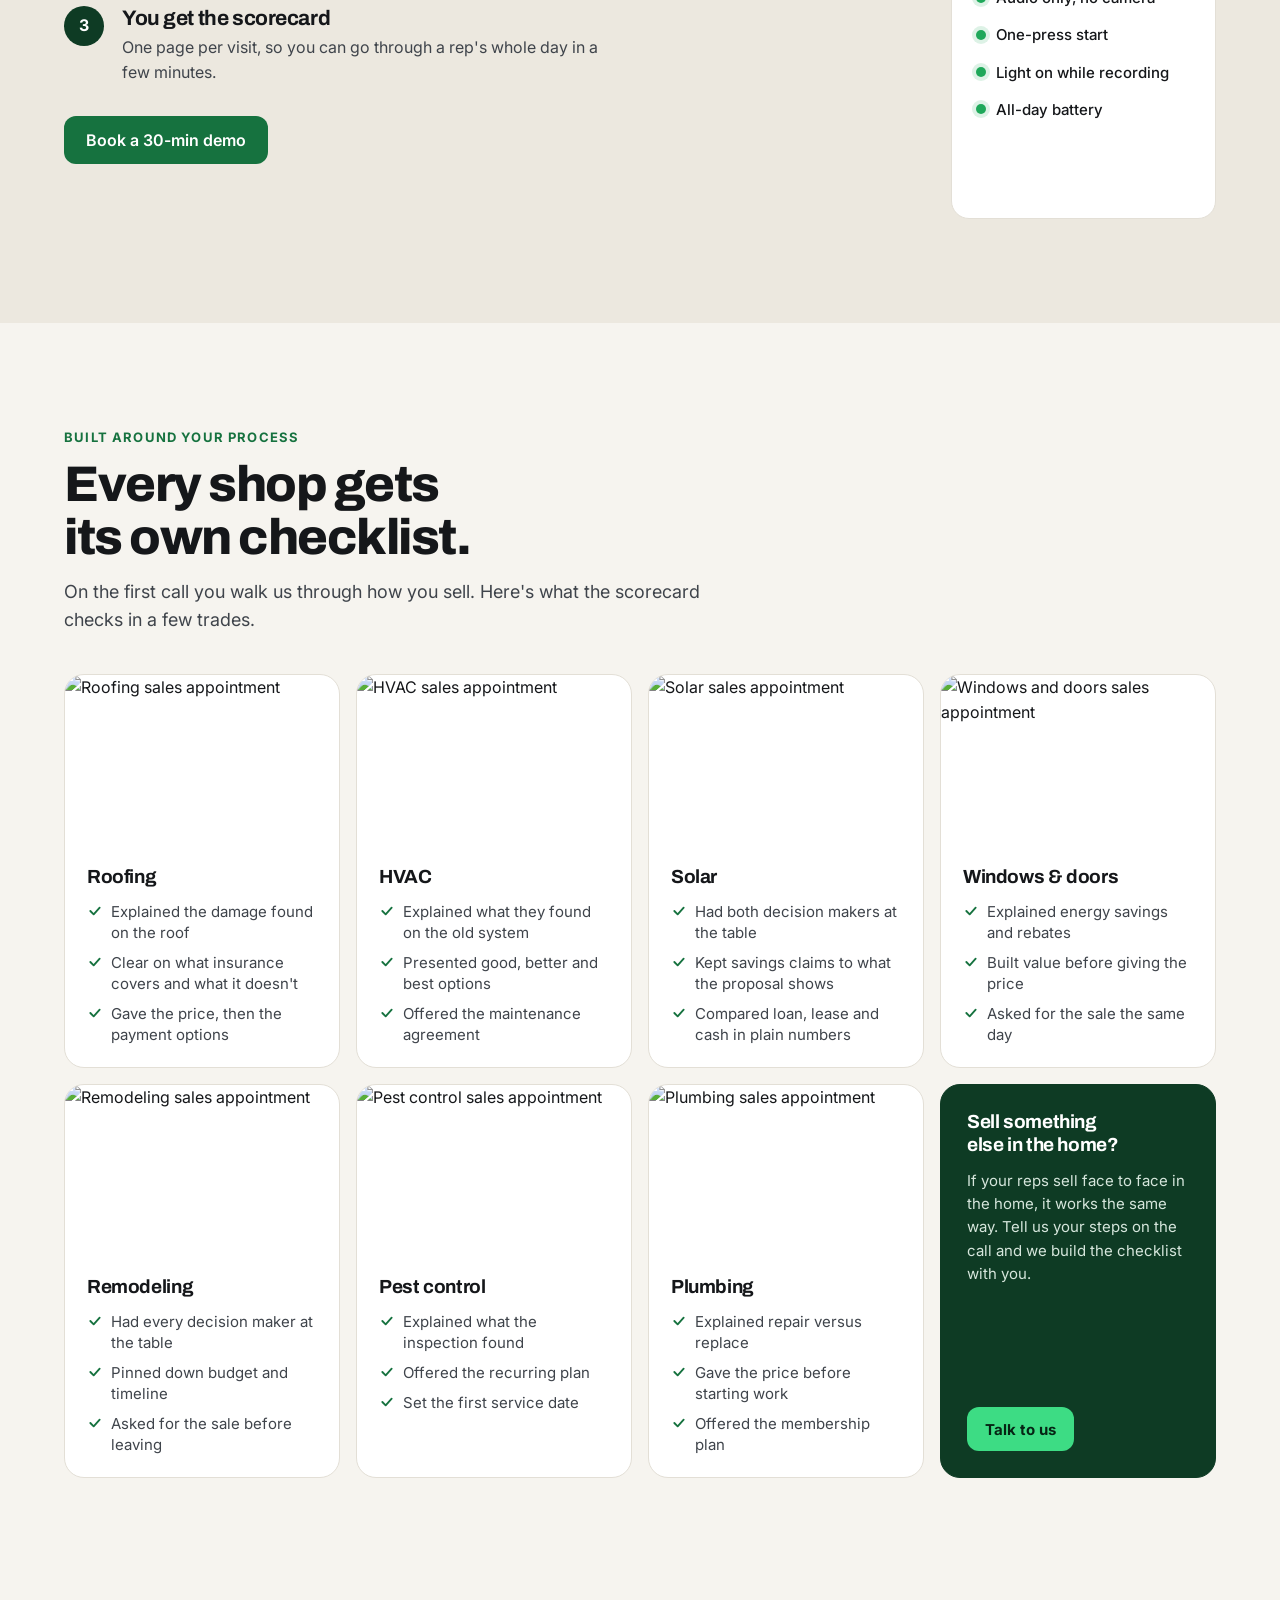
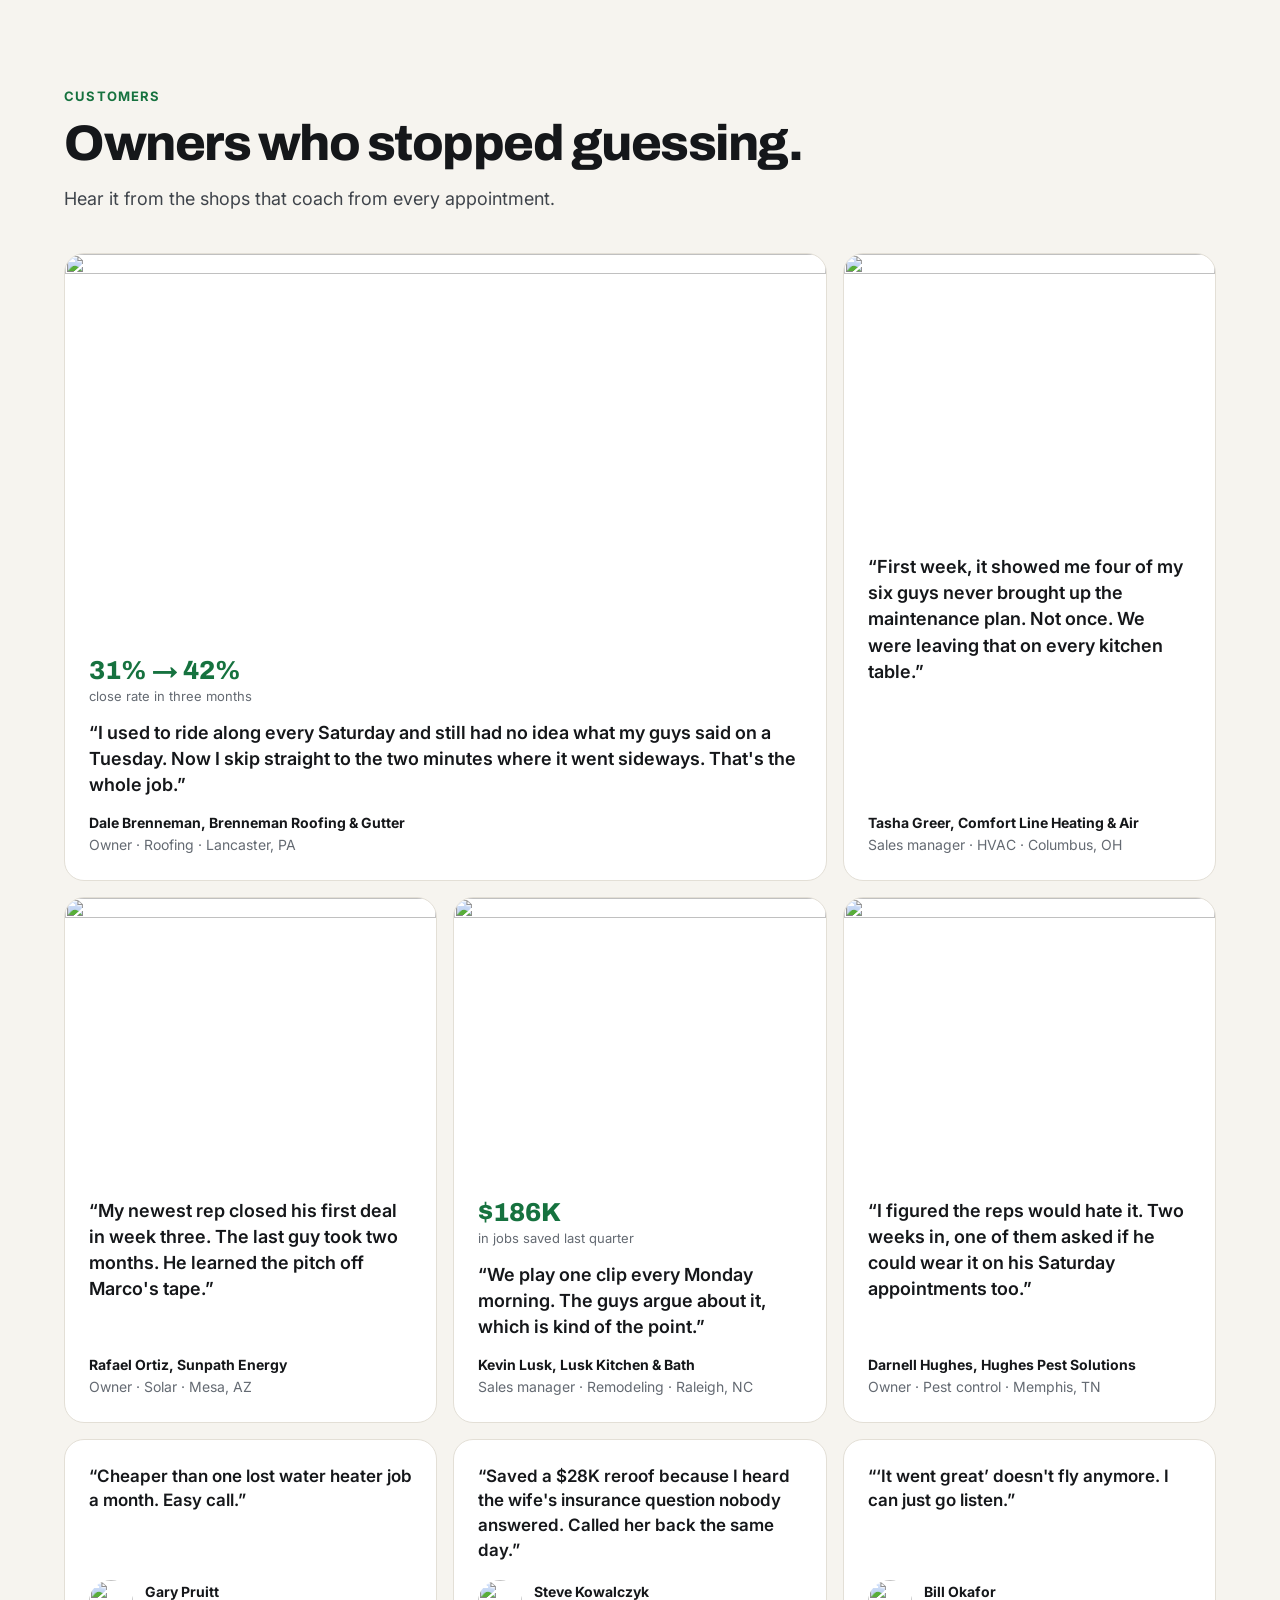
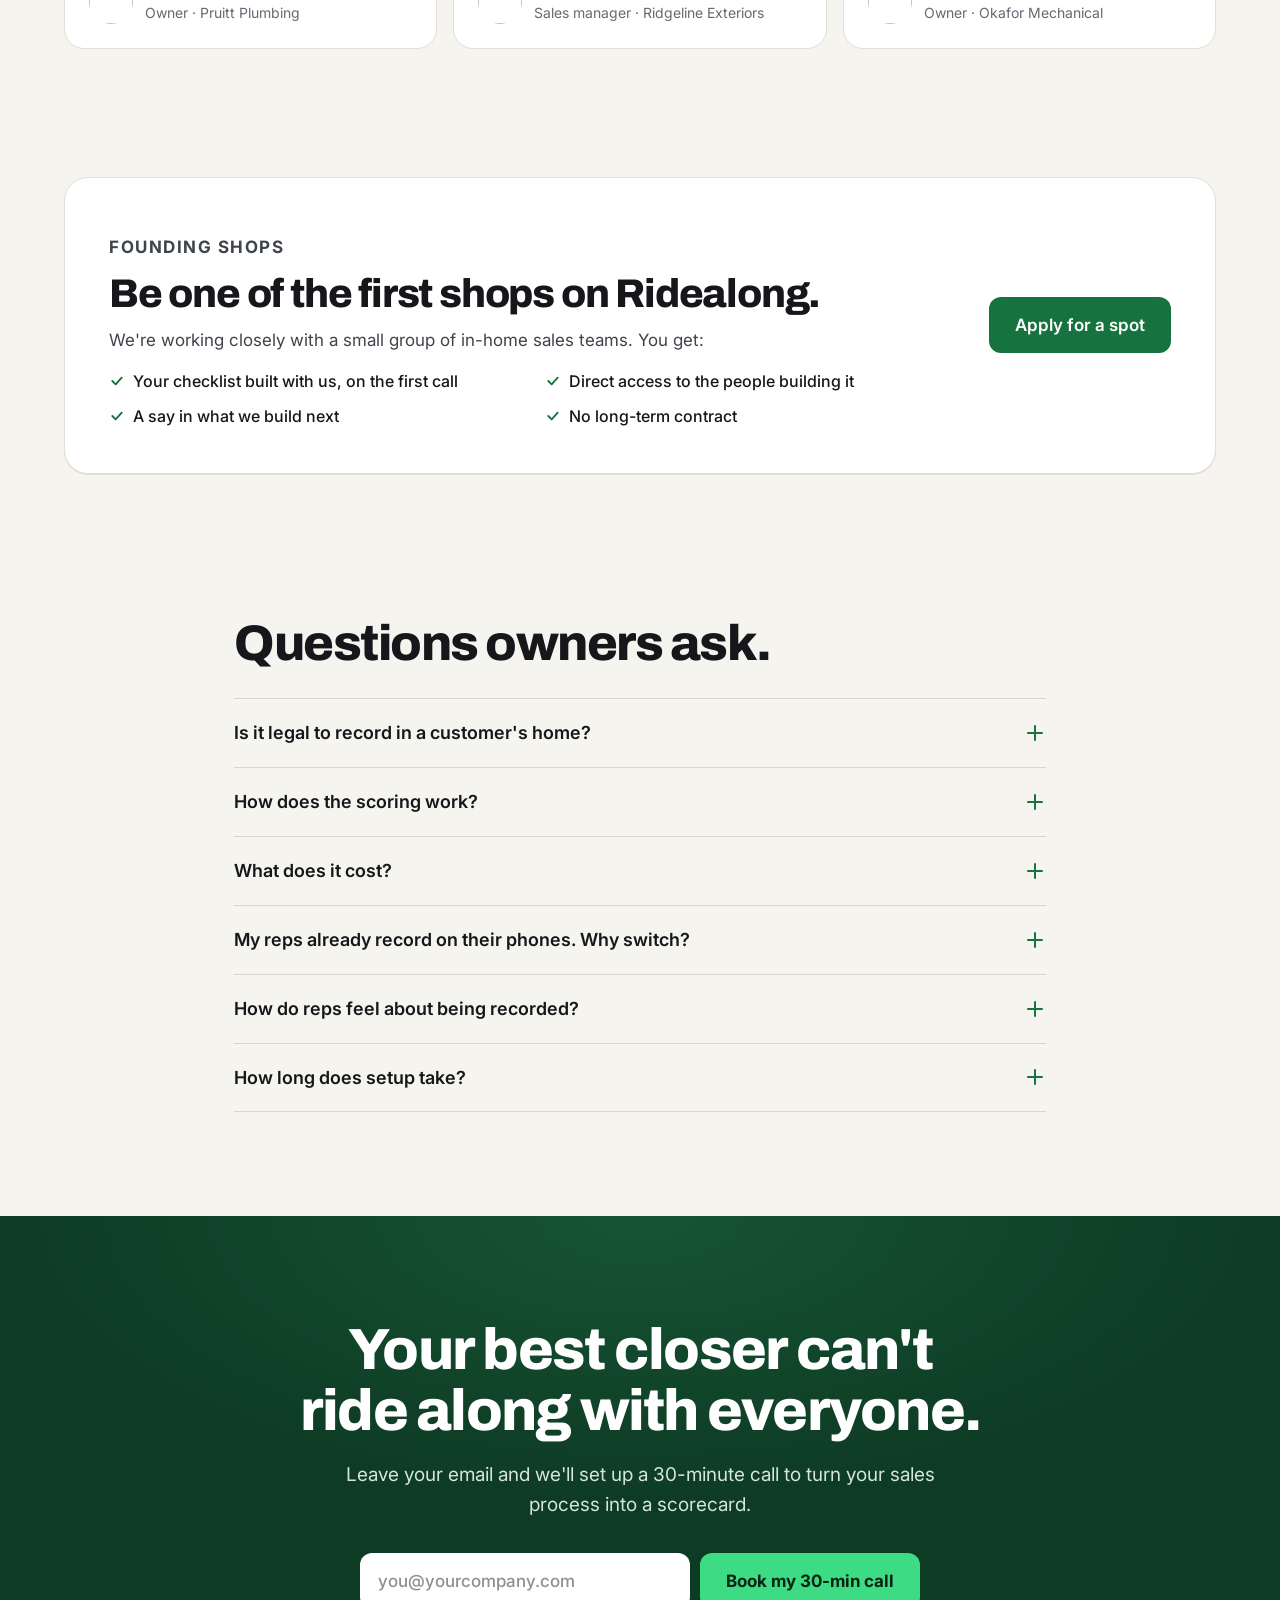
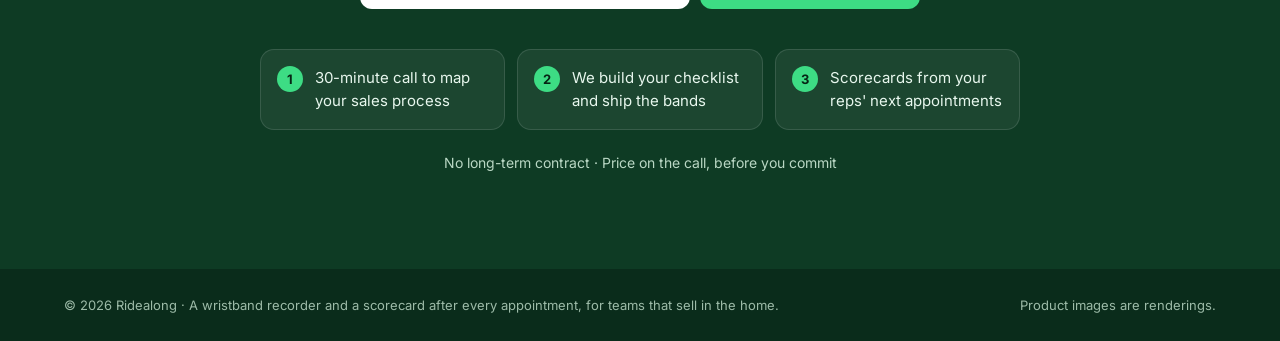
==== commit ad2ada10: "Restore kitchen-table scene image reference" ====
--- a/index.html
+++ b/index.html
@@ -103,7 +103,7 @@
 <!-- KITCHEN TABLE -->
 <section class="wrap kitchen">
   <figure class="kitchen-fig">
-    <img src="assets/band_sport.jpg" alt="The Ridealong slim wristband recorder worn on the wrist" loading="lazy" decoding="async">
+    <img src="assets/kitchen-table.webp" alt="A home sales representative reviewing an estimate with a couple at their kitchen table" loading="lazy" decoding="async">
     <figcaption>The sale happens at the kitchen table. <span>Now you can coach from what happens there.</span></figcaption>
   </figure>
 </section>
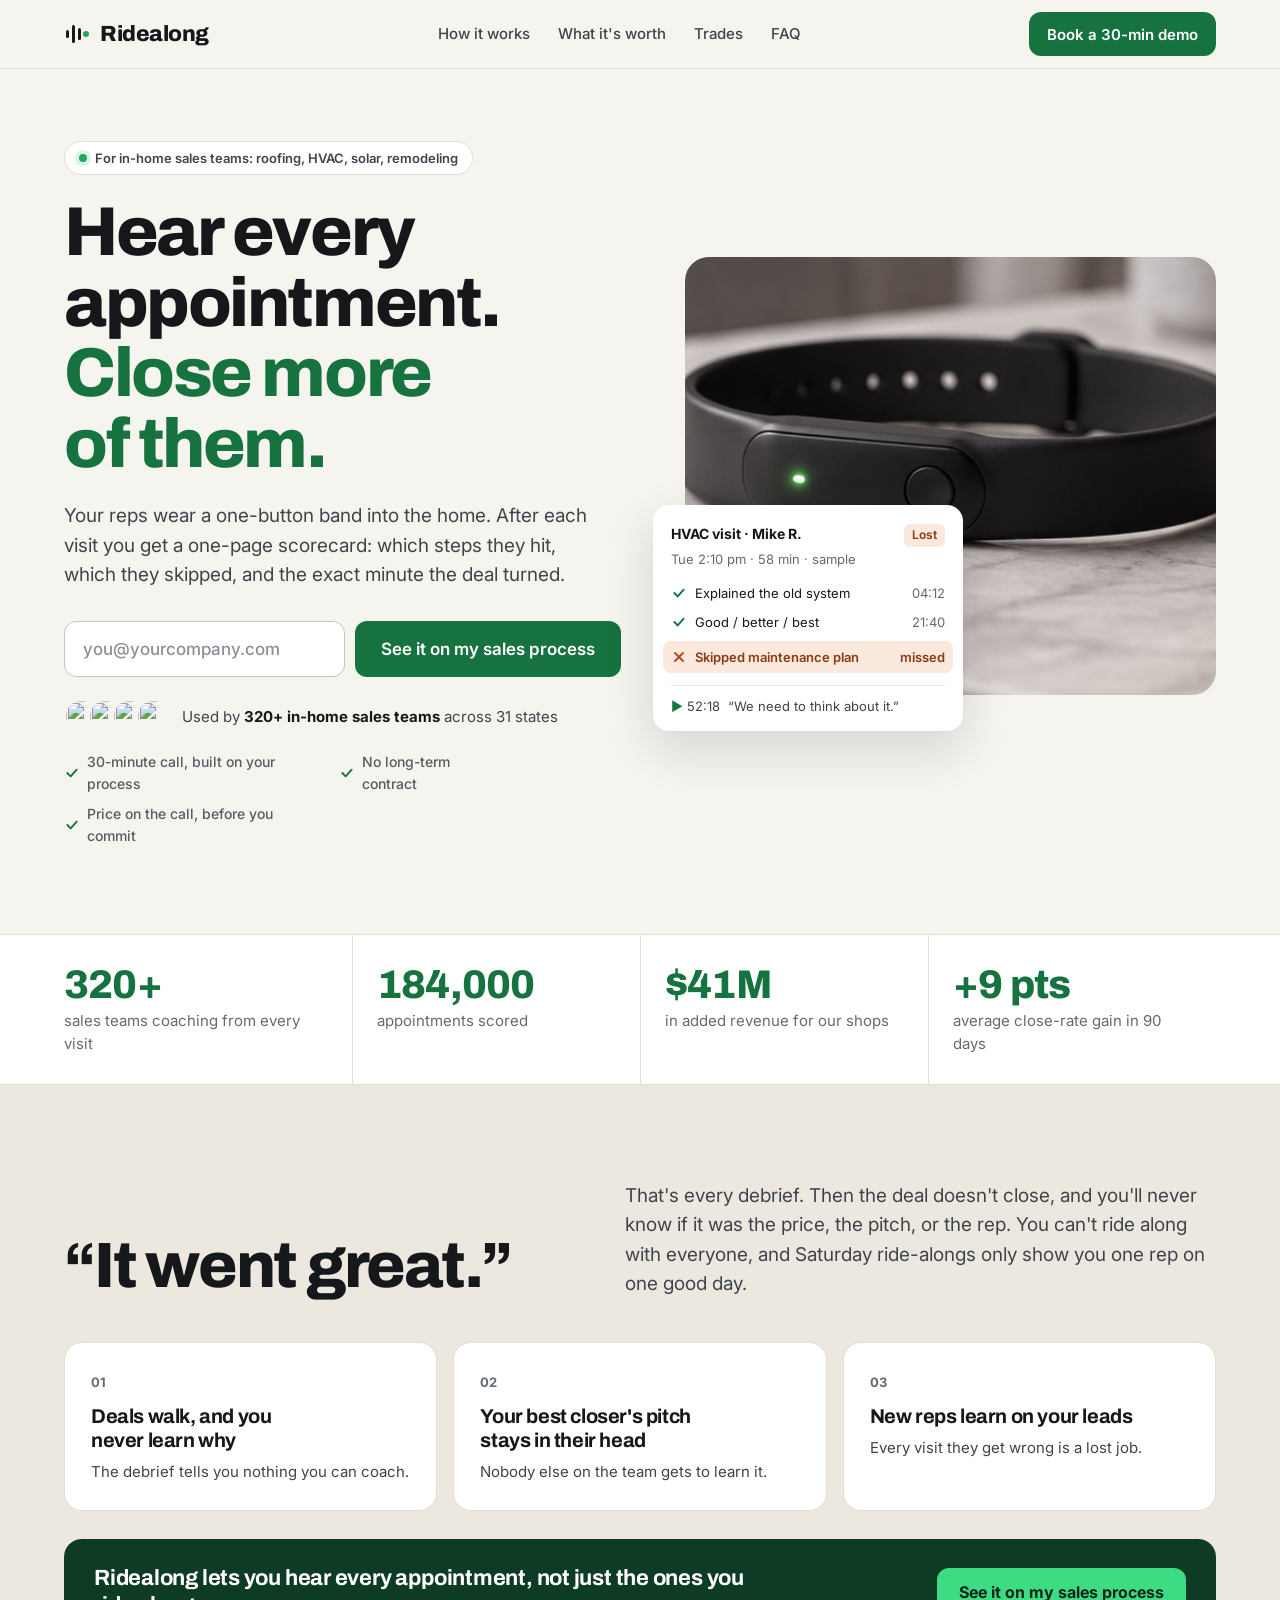
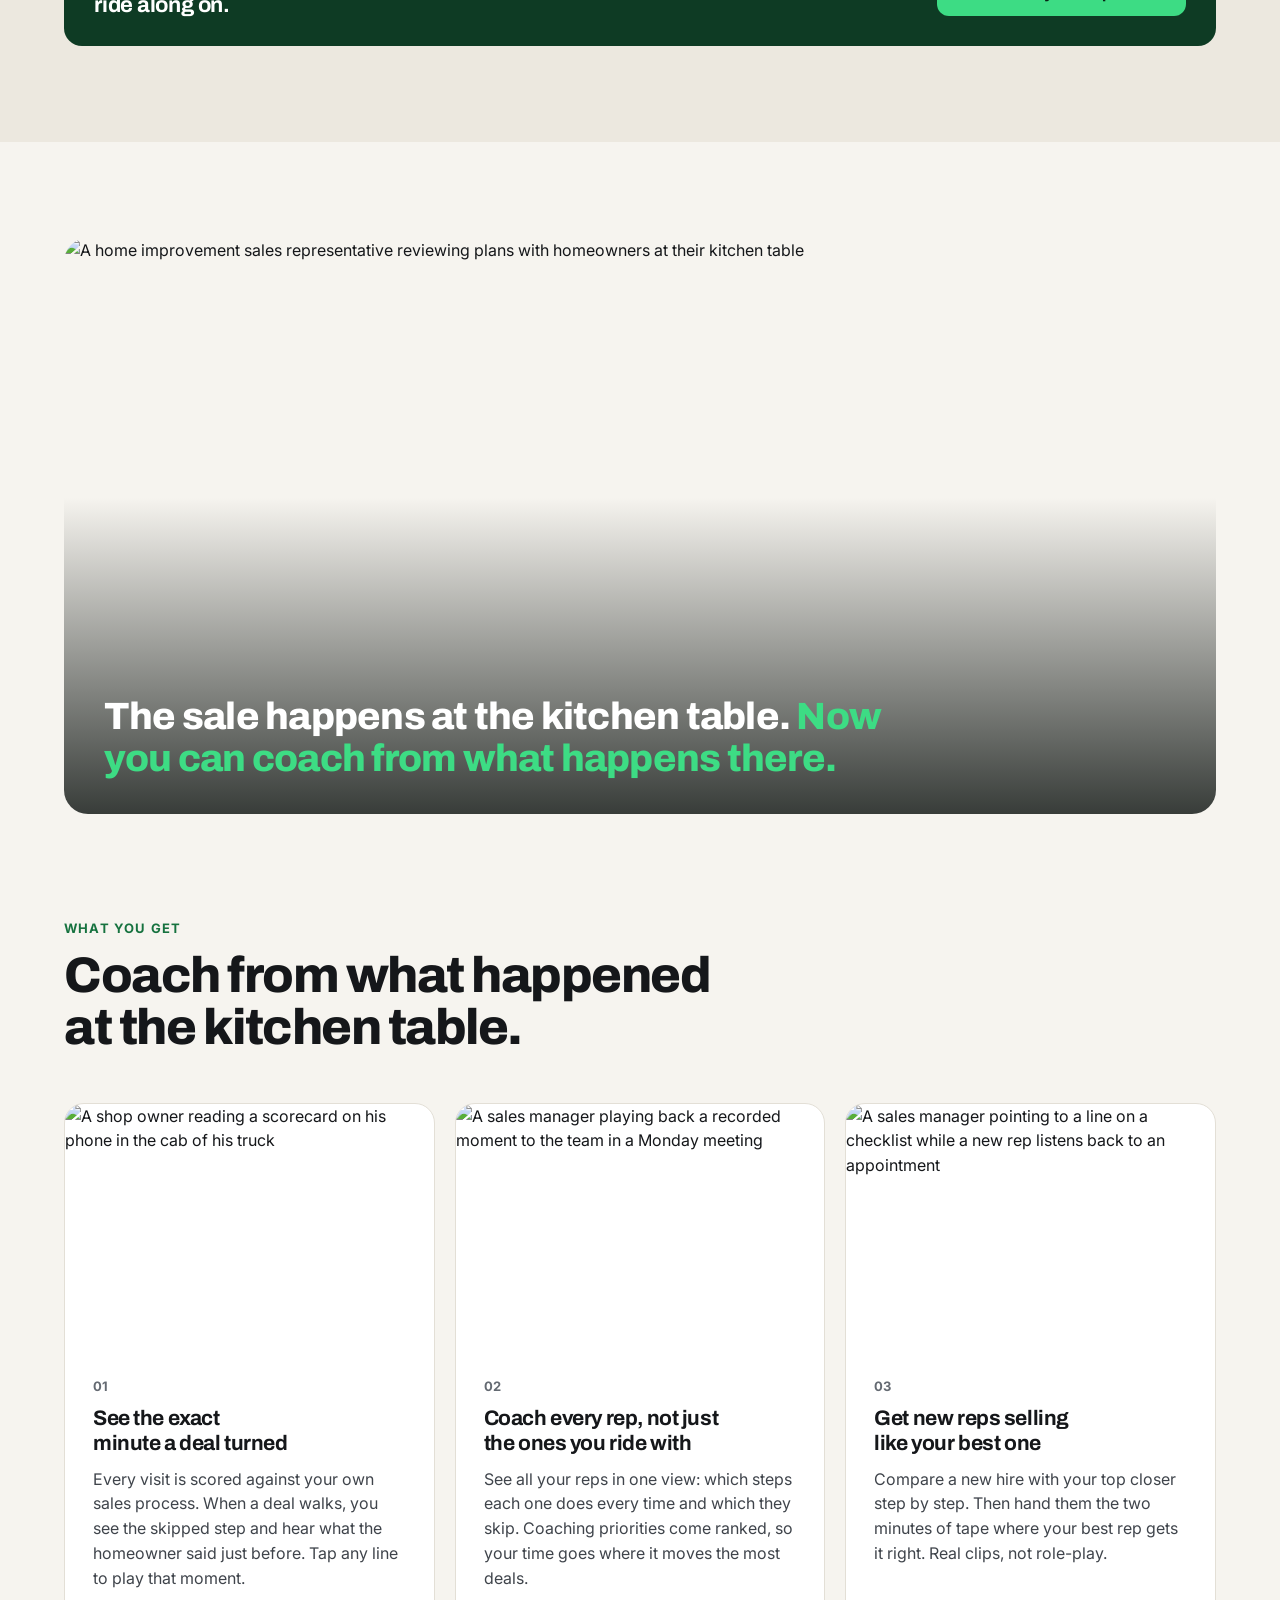
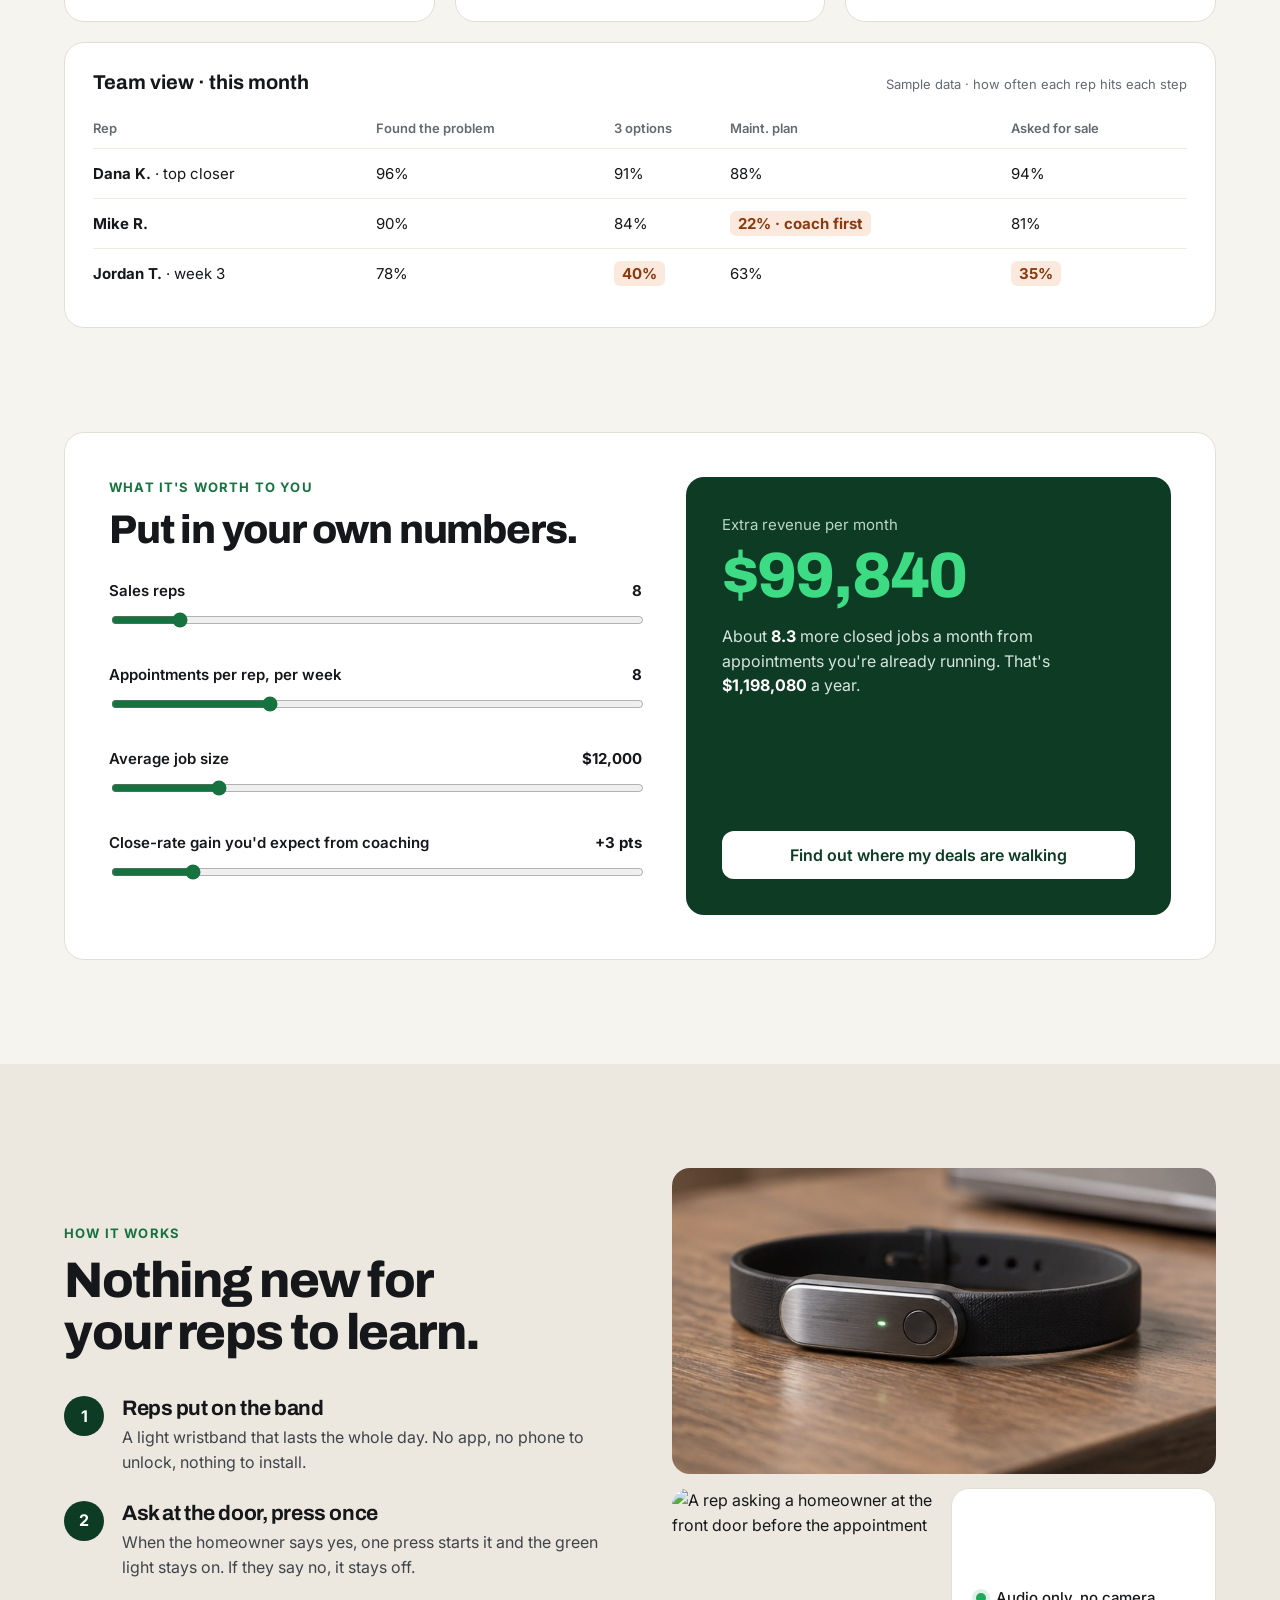
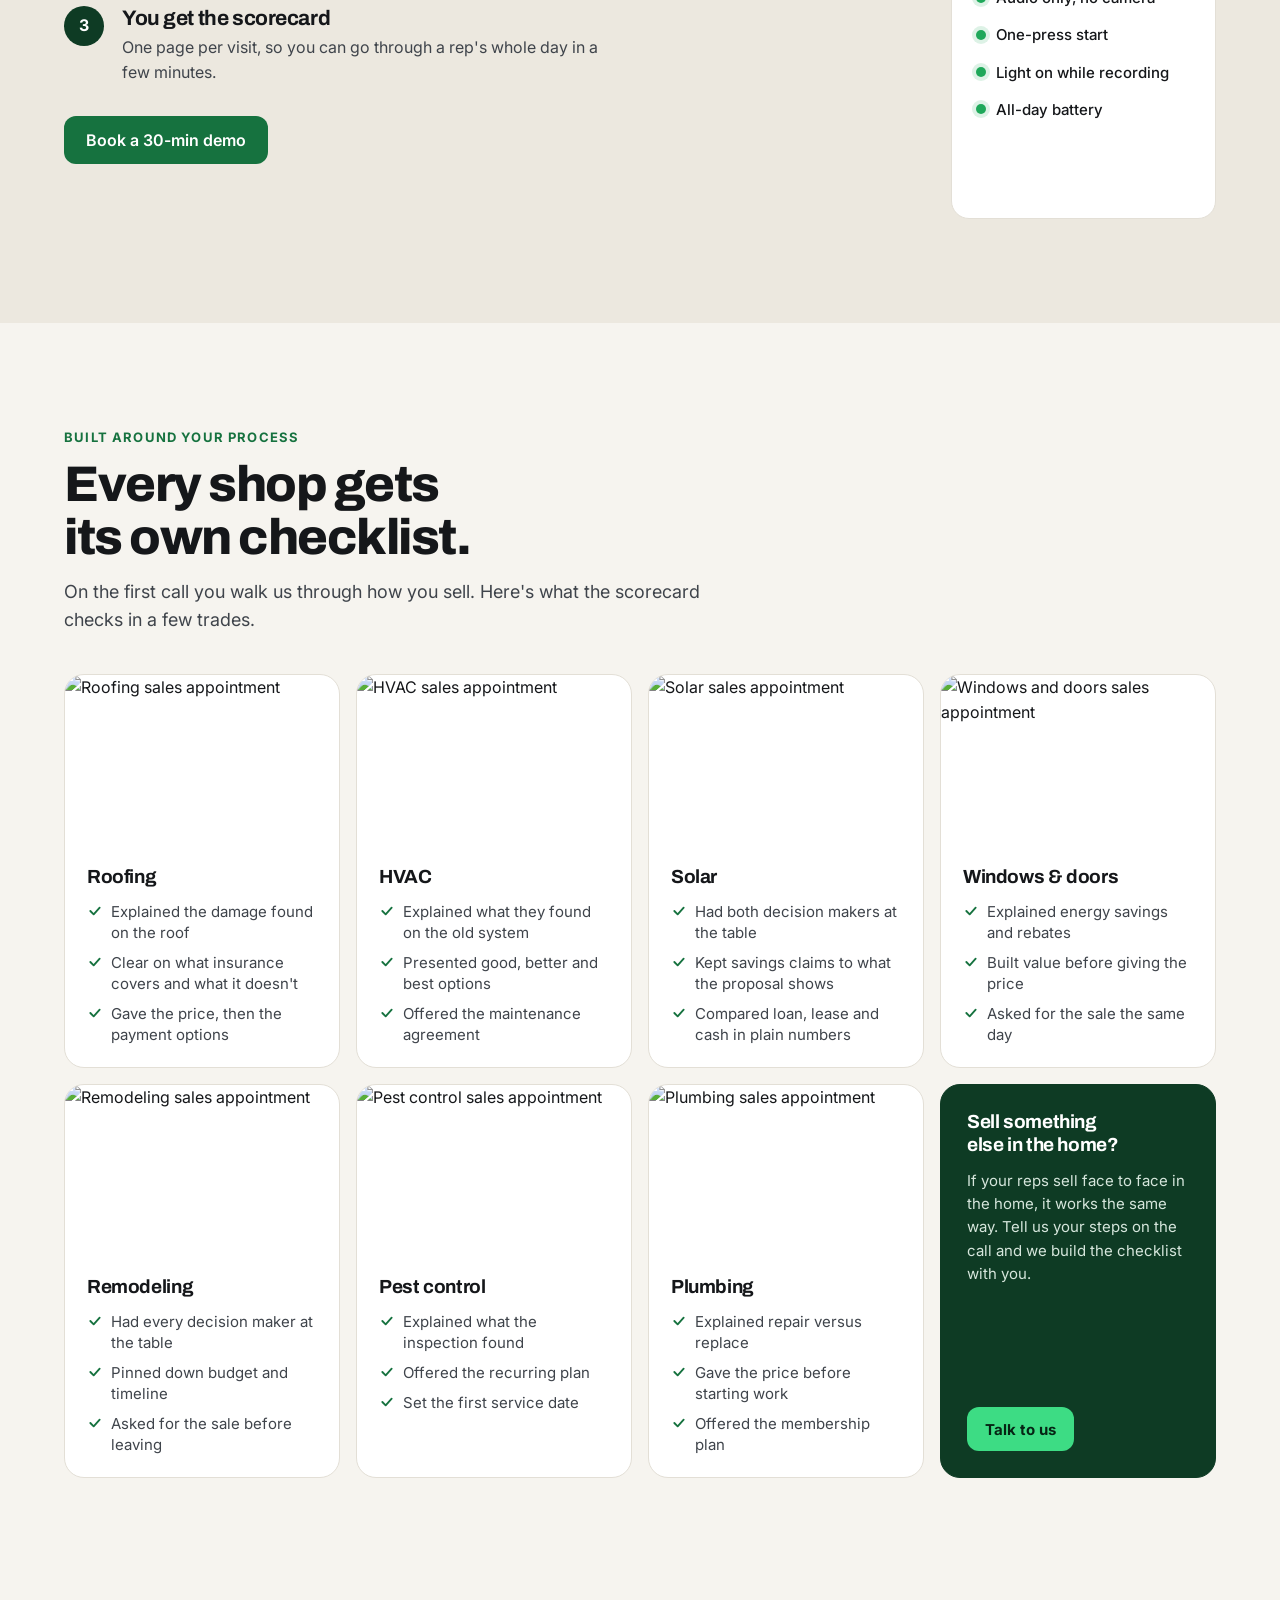
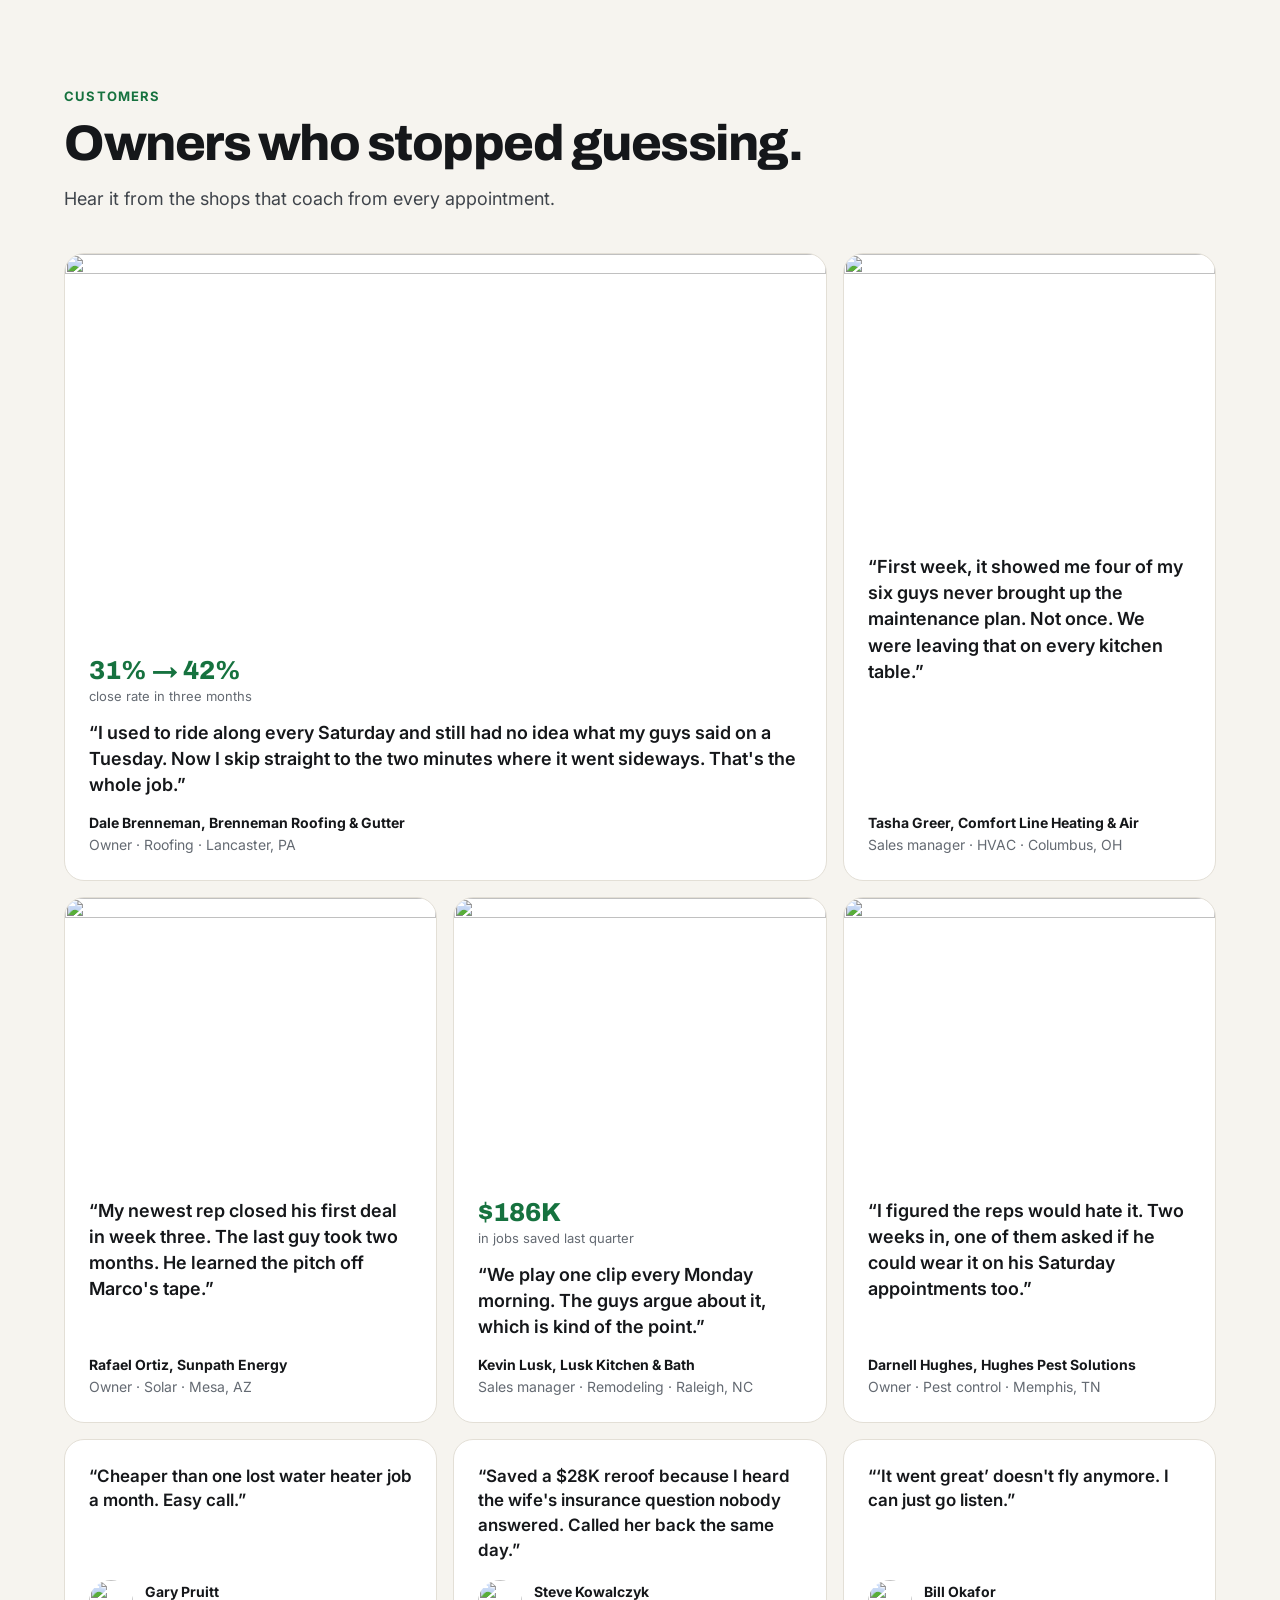
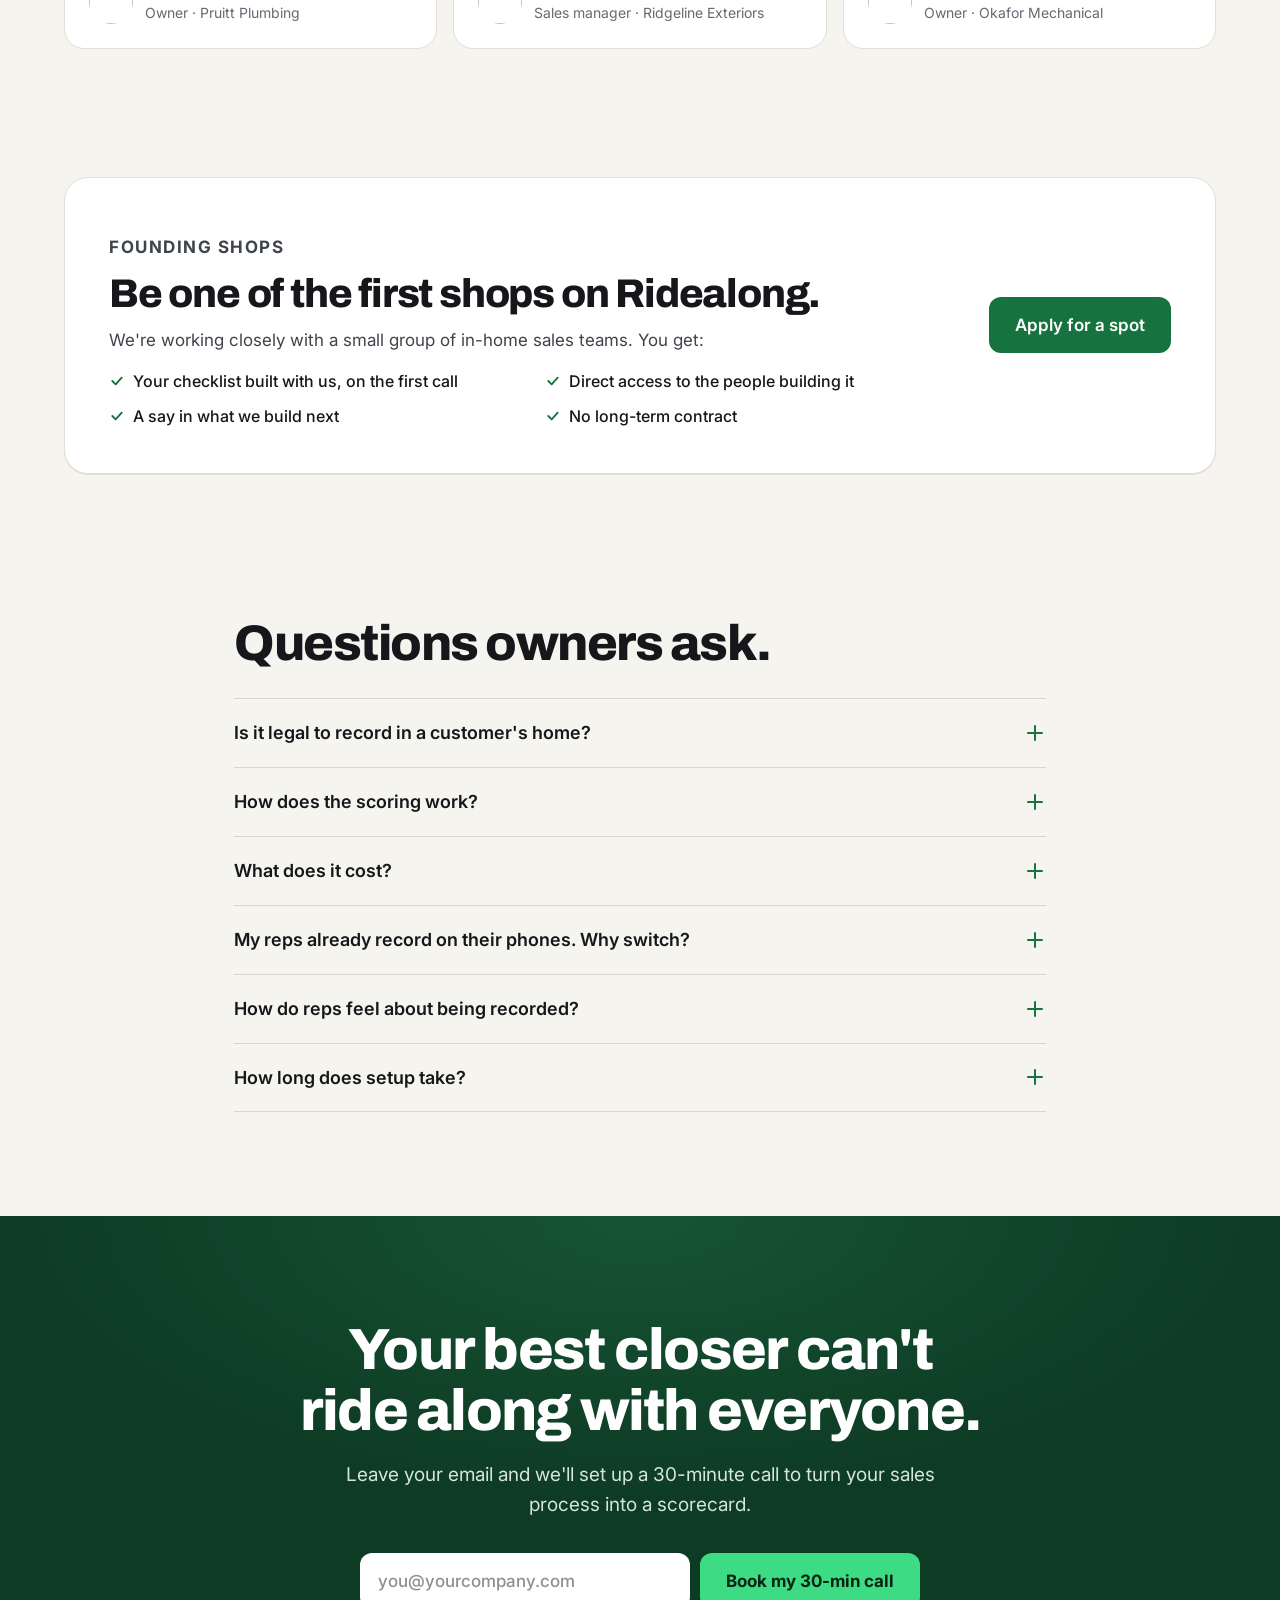
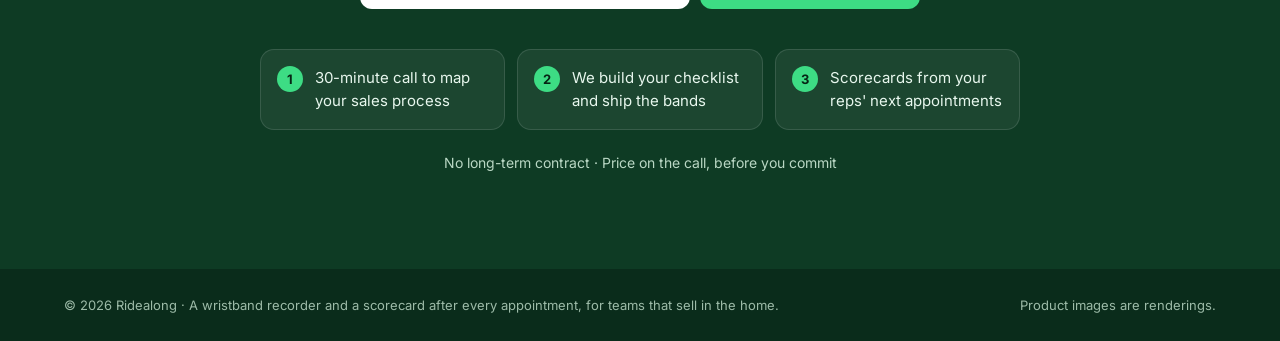
==== commit 1867aba5: "Use kitchen-table sales consultation scene" ====
--- a/index.html
+++ b/index.html
@@ -103,7 +103,7 @@
 <!-- KITCHEN TABLE -->
 <section class="wrap kitchen">
   <figure class="kitchen-fig">
-    <img src="assets/kitchen-table.webp" alt="A home sales representative reviewing an estimate with a couple at their kitchen table" loading="lazy" decoding="async">
+    <img src="https://www.bookacrewe.com/web/image/12237-78937b40/Blog%20Post%20%27Kitchen%20Remodel%20Contractor%20Booking%20Made%20Simple%27%20cover%20image.webp" alt="A home improvement sales representative reviewing plans with homeowners at their kitchen table" loading="lazy" decoding="async">
     <figcaption>The sale happens at the kitchen table. <span>Now you can coach from what happens there.</span></figcaption>
   </figure>
 </section>
